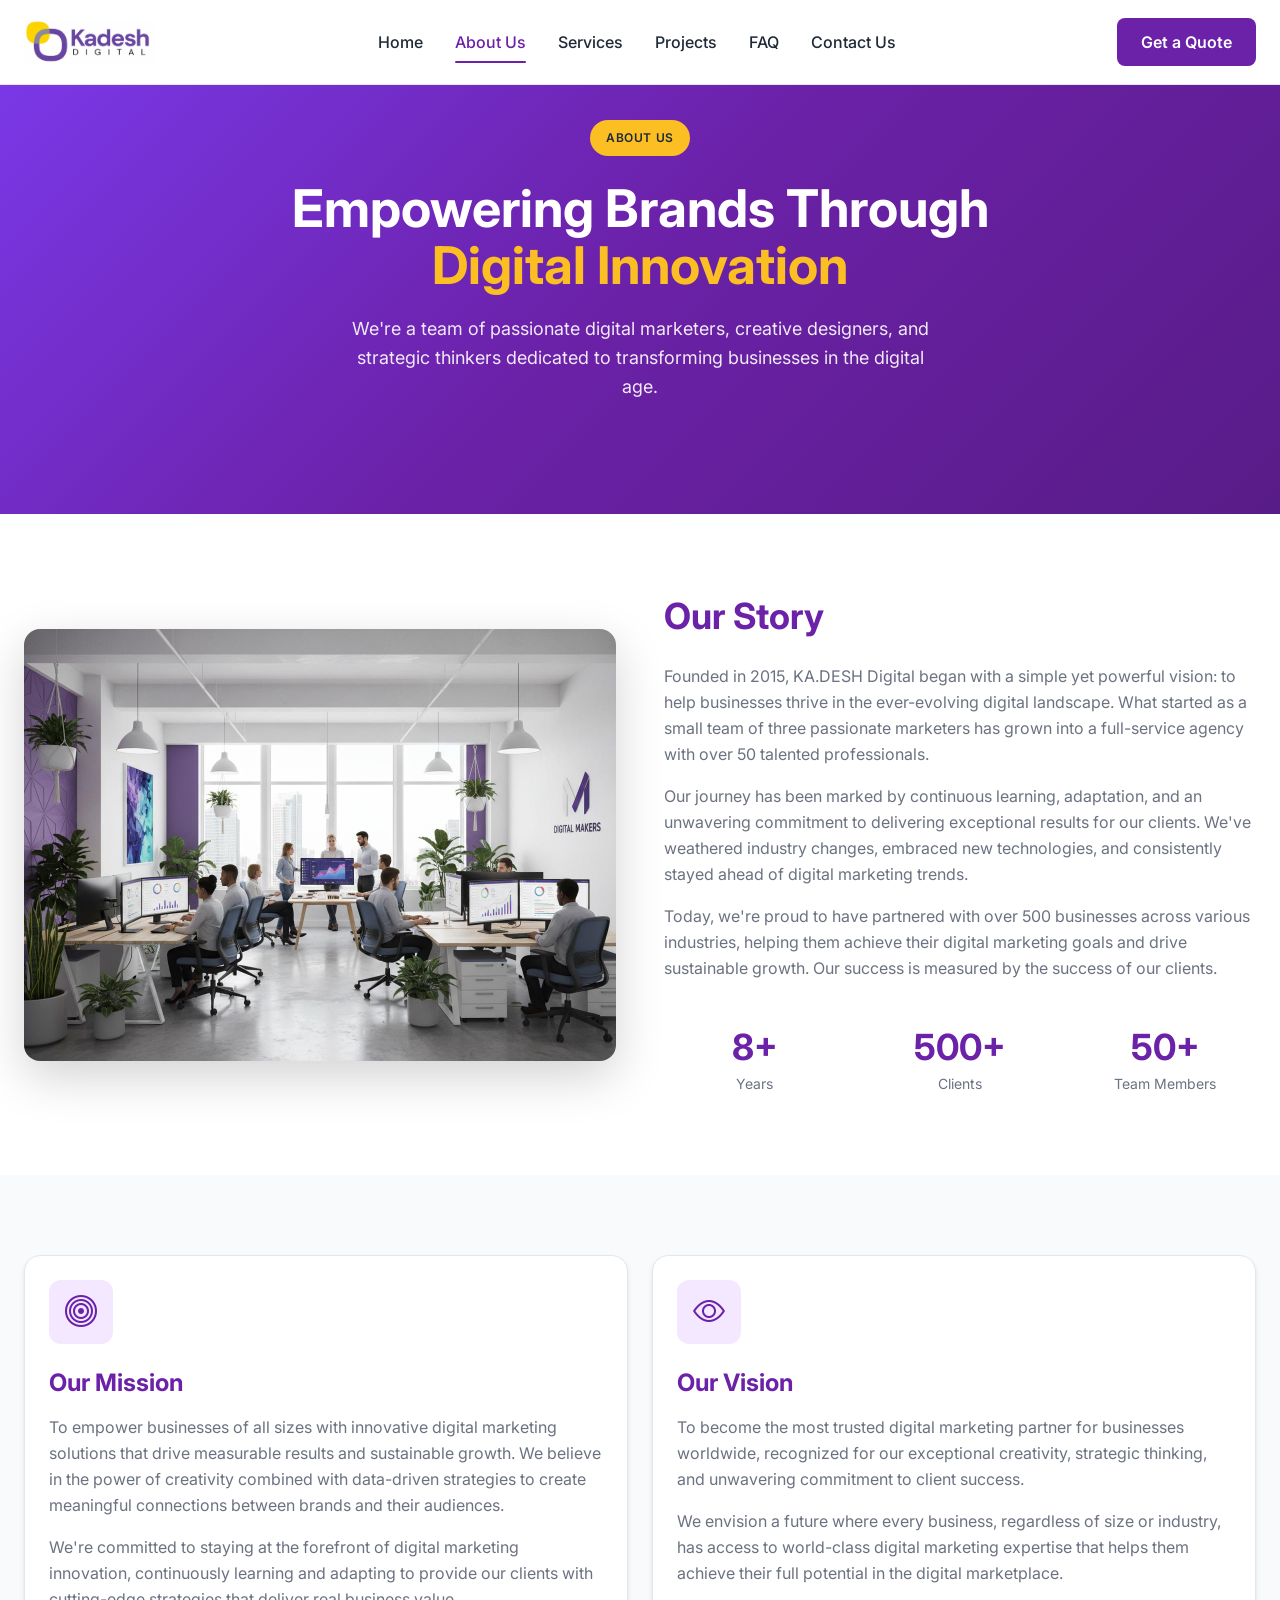
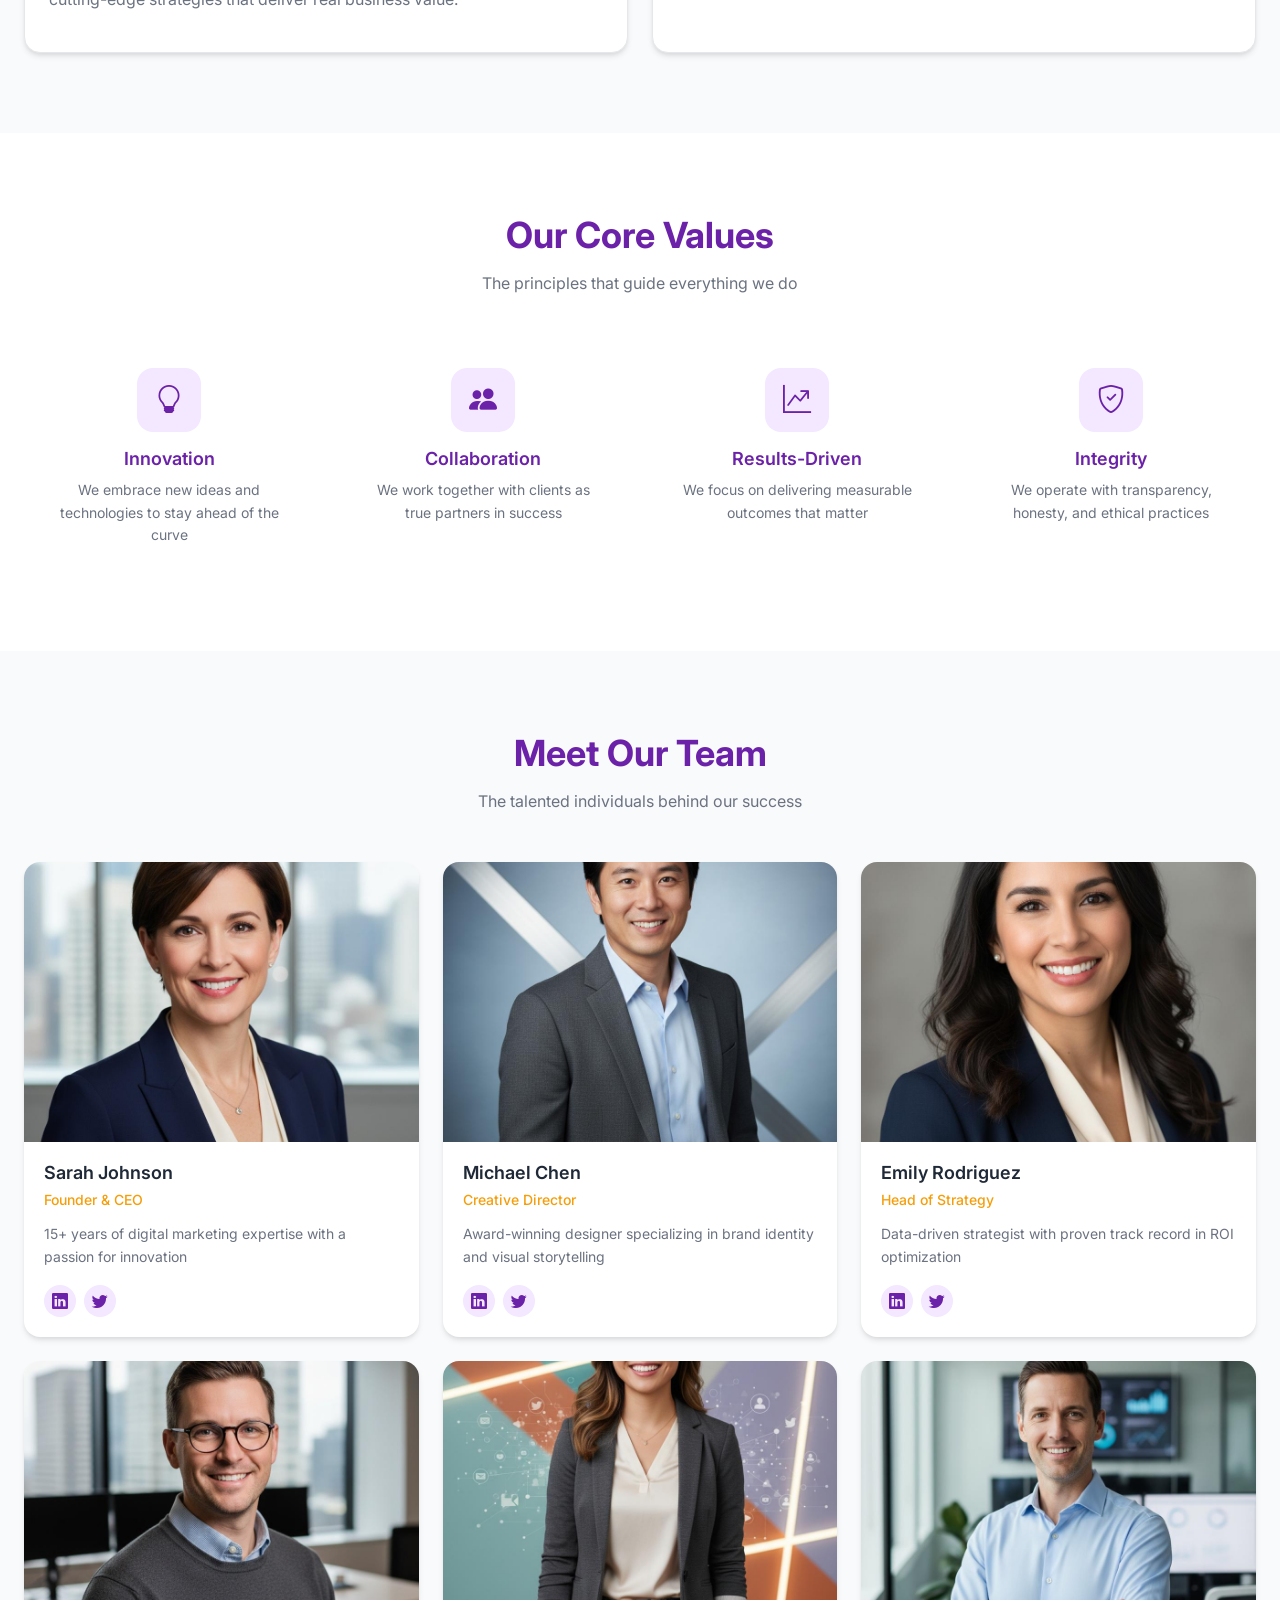
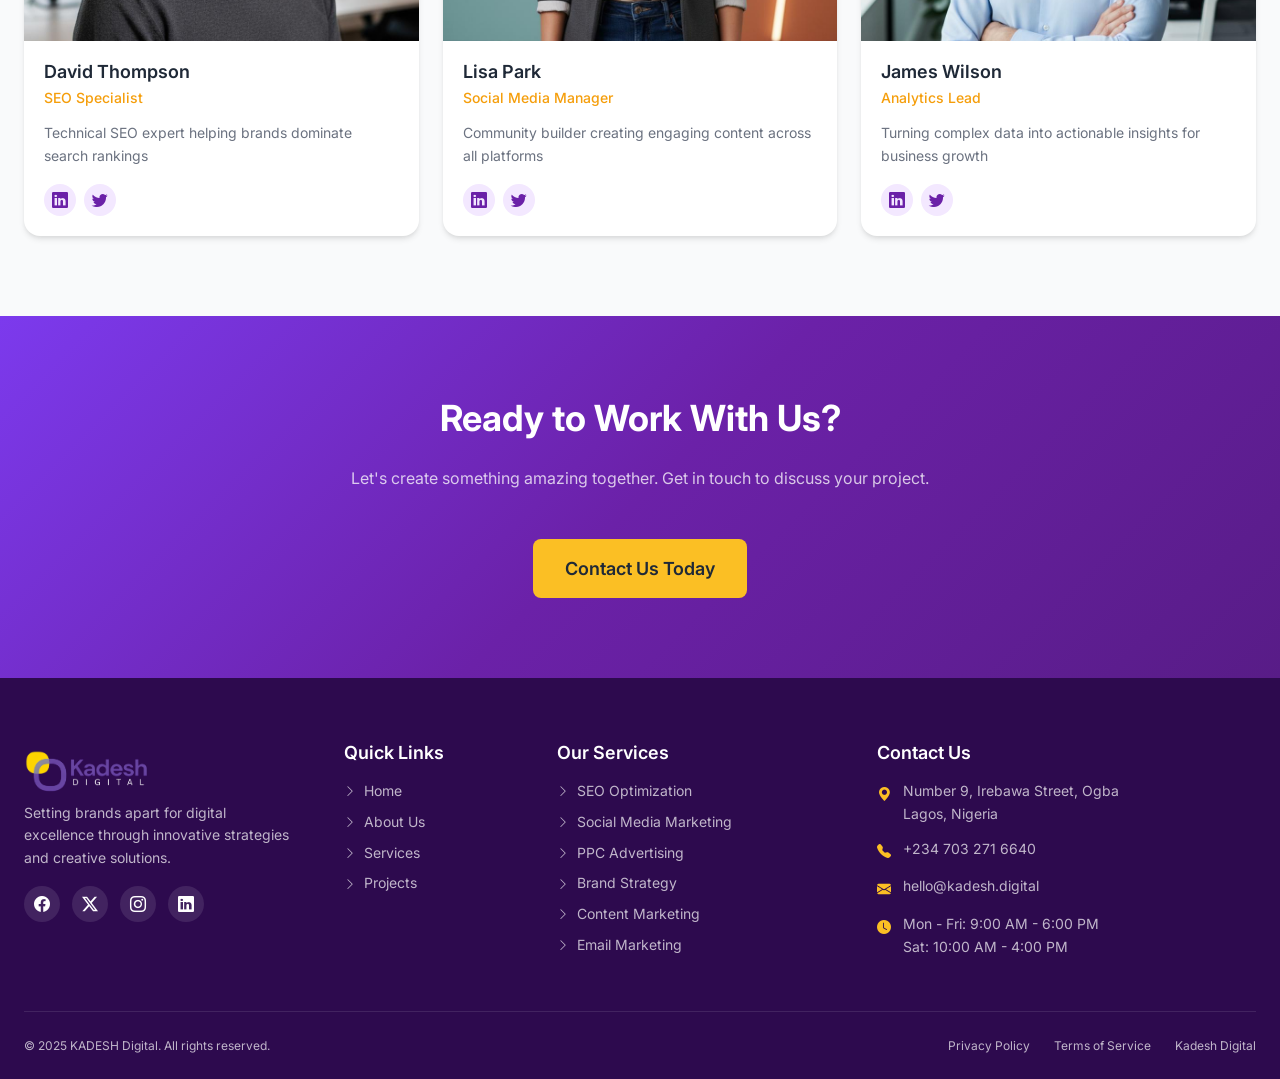
==== about.html @ 802e3af4 "New Project" ====
<!DOCTYPE html>
<html lang="en">
<head>
  <meta charset="UTF-8">
  <meta name="viewport" content="width=device-width, initial-scale=1.0">
  <title>About Us - KA.DESH Digital</title>
  <meta name="description" content="Learn about KA.DESH Digital, our story, mission, vision, and the talented team behind our success.">
  
  <!-- Bootstrap 5 CSS -->
  <link href="https://cdn.jsdelivr.net/npm/bootstrap@5.3.2/dist/css/bootstrap.min.css" rel="stylesheet">
  <!-- Bootstrap Icons -->
  <link href="https://cdn.jsdelivr.net/npm/bootstrap-icons@1.11.1/font/bootstrap-icons.css" rel="stylesheet">
  <!-- Google Fonts - Inter -->
  <link href="https://fonts.googleapis.com/css2?family=Inter:wght@400;500;600;700&display=swap" rel="stylesheet">
  <!-- Custom CSS -->
  <link href="assets/css/style.css" rel="stylesheet">
</head>
<body>
  <!-- Header Placeholder -->
  <div id="header-placeholder"></div>

  <main>
    <!-- Hero Section -->
    <section class="hero-centered bg-gradient-hero">
      <div class="container-custom">
        <span class="badge-pill badge-accent mb-4">About Us</span>
        <h1 class="hero-title">Empowering Brands Through <span class="accent">Digital Innovation</span></h1>
        <p class="hero-subtitle">We're a team of passionate digital marketers, creative designers, and strategic thinkers dedicated to transforming businesses in the digital age.</p>
      </div>
    </section>

    <!-- Our Story Section -->
    <section class="section bg-white">
      <div class="container-custom">
        <div class="row align-items-center g-5">
          <div class="col-lg-6">
            <img src="assets/img/about-office.jpg" alt="Our Story" class="img-fluid rounded-4 shadow-lg">
          </div>
          <div class="col-lg-6">
            <h2 class="text-primary mb-4">Our Story</h2>
            <p>Founded in 2015, KA.DESH Digital began with a simple yet powerful vision: to help businesses thrive in the ever-evolving digital landscape. What started as a small team of three passionate marketers has grown into a full-service agency with over 50 talented professionals.</p>
            <p>Our journey has been marked by continuous learning, adaptation, and an unwavering commitment to delivering exceptional results for our clients. We've weathered industry changes, embraced new technologies, and consistently stayed ahead of digital marketing trends.</p>
            <p>Today, we're proud to have partnered with over 500 businesses across various industries, helping them achieve their digital marketing goals and drive sustainable growth. Our success is measured by the success of our clients.</p>
            <div class="row g-4 mt-4">
              <div class="col-4 text-center">
                <div class="stat-item">
                  <div class="stat-number">8+</div>
                  <div class="stat-label">Years</div>
                </div>
              </div>
              <div class="col-4 text-center">
                <div class="stat-item">
                  <div class="stat-number">500+</div>
                  <div class="stat-label">Clients</div>
                </div>
              </div>
              <div class="col-4 text-center">
                <div class="stat-item">
                  <div class="stat-number">50+</div>
                  <div class="stat-label">Team Members</div>
                </div>
              </div>
            </div>
          </div>
        </div>
      </div>
    </section>

    <!-- Mission & Vision Section -->
    <section class="section bg-light">
      <div class="container-custom">
        <div class="row g-4">
          <div class="col-md-6">
            <div class="card-custom h-100">
              <div class="icon-wrapper mb-4" style="width: 64px; height: 64px; background-color: var(--color-primary-lighter); border-radius: var(--radius-lg); display: flex; align-items: center; justify-content: center;">
                <i class="bi bi-bullseye text-primary fs-2"></i>
              </div>
              <h3 class="text-primary mb-3">Our Mission</h3>
              <p>To empower businesses of all sizes with innovative digital marketing solutions that drive measurable results and sustainable growth. We believe in the power of creativity combined with data-driven strategies to create meaningful connections between brands and their audiences.</p>
              <p>We're committed to staying at the forefront of digital marketing innovation, continuously learning and adapting to provide our clients with cutting-edge strategies that deliver real business value.</p>
            </div>
          </div>
          <div class="col-md-6">
            <div class="card-custom h-100">
              <div class="icon-wrapper mb-4" style="width: 64px; height: 64px; background-color: var(--color-primary-lighter); border-radius: var(--radius-lg); display: flex; align-items: center; justify-content: center;">
                <i class="bi bi-eye text-primary fs-2"></i>
              </div>
              <h3 class="text-primary mb-3">Our Vision</h3>
              <p>To become the most trusted digital marketing partner for businesses worldwide, recognized for our exceptional creativity, strategic thinking, and unwavering commitment to client success.</p>
              <p>We envision a future where every business, regardless of size or industry, has access to world-class digital marketing expertise that helps them achieve their full potential in the digital marketplace.</p>
            </div>
          </div>
        </div>
      </div>
    </section>

    <!-- Core Values Section -->
    <section class="section bg-white">
      <div class="container-custom">
        <div class="section-header">
          <h2>Our Core Values</h2>
          <p>The principles that guide everything we do</p>
        </div>
        <div class="row g-4">
          <div class="col-md-6 col-lg-3">
            <div class="icon-box">
              <div class="icon-wrapper">
                <i class="bi bi-lightbulb"></i>
              </div>
              <h4>Innovation</h4>
              <p>We embrace new ideas and technologies to stay ahead of the curve</p>
            </div>
          </div>
          <div class="col-md-6 col-lg-3">
            <div class="icon-box">
              <div class="icon-wrapper">
                <i class="bi bi-people-fill"></i>
              </div>
              <h4>Collaboration</h4>
              <p>We work together with clients as true partners in success</p>
            </div>
          </div>
          <div class="col-md-6 col-lg-3">
            <div class="icon-box">
              <div class="icon-wrapper">
                <i class="bi bi-graph-up-arrow"></i>
              </div>
              <h4>Results-Driven</h4>
              <p>We focus on delivering measurable outcomes that matter</p>
            </div>
          </div>
          <div class="col-md-6 col-lg-3">
            <div class="icon-box">
              <div class="icon-wrapper">
                <i class="bi bi-shield-check"></i>
              </div>
              <h4>Integrity</h4>
              <p>We operate with transparency, honesty, and ethical practices</p>
            </div>
          </div>
        </div>
      </div>
    </section>

    <!-- Team Section -->
    <section class="section bg-light">
      <div class="container-custom">
        <div class="section-header">
          <h2>Meet Our Team</h2>
          <p>The talented individuals behind our success</p>
        </div>
        <div class="row g-4">
          <!-- Team Member 1 -->
          <div class="col-md-6 col-lg-4">
            <div class="card-team">
              <img src="assets/img/team-sarah.jpg" alt="Sarah Johnson" class="team-image">
              <div class="team-content">
                <h4>Sarah Johnson</h4>
                <div class="team-role">Founder & CEO</div>
                <p>15+ years of digital marketing expertise with a passion for innovation</p>
                <div class="team-social">
                  <a href="#" aria-label="LinkedIn"><i class="bi bi-linkedin"></i></a>
                  <a href="#" aria-label="Twitter"><i class="bi bi-twitter"></i></a>
                </div>
              </div>
            </div>
          </div>
          <!-- Team Member 2 -->
          <div class="col-md-6 col-lg-4">
            <div class="card-team">
              <img src="assets/img/team-michael.jpg" alt="Michael Chen" class="team-image">
              <div class="team-content">
                <h4>Michael Chen</h4>
                <div class="team-role">Creative Director</div>
                <p>Award-winning designer specializing in brand identity and visual storytelling</p>
                <div class="team-social">
                  <a href="#" aria-label="LinkedIn"><i class="bi bi-linkedin"></i></a>
                  <a href="#" aria-label="Twitter"><i class="bi bi-twitter"></i></a>
                </div>
              </div>
            </div>
          </div>
          <!-- Team Member 3 -->
          <div class="col-md-6 col-lg-4">
            <div class="card-team">
              <img src="assets/img/team-emily.jpg" alt="Emily Rodriguez" class="team-image">
              <div class="team-content">
                <h4>Emily Rodriguez</h4>
                <div class="team-role">Head of Strategy</div>
                <p>Data-driven strategist with proven track record in ROI optimization</p>
                <div class="team-social">
                  <a href="#" aria-label="LinkedIn"><i class="bi bi-linkedin"></i></a>
                  <a href="#" aria-label="Twitter"><i class="bi bi-twitter"></i></a>
                </div>
              </div>
            </div>
          </div>
          <!-- Team Member 4 -->
          <div class="col-md-6 col-lg-4">
            <div class="card-team">
              <img src="assets/img/team-david.jpg" alt="David Thompson" class="team-image">
              <div class="team-content">
                <h4>David Thompson</h4>
                <div class="team-role">SEO Specialist</div>
                <p>Technical SEO expert helping brands dominate search rankings</p>
                <div class="team-social">
                  <a href="#" aria-label="LinkedIn"><i class="bi bi-linkedin"></i></a>
                  <a href="#" aria-label="Twitter"><i class="bi bi-twitter"></i></a>
                </div>
              </div>
            </div>
          </div>
          <!-- Team Member 5 -->
          <div class="col-md-6 col-lg-4">
            <div class="card-team">
              <img src="assets/img/team-lisa.jpg" alt="Lisa Park" class="team-image">
              <div class="team-content">
                <h4>Lisa Park</h4>
                <div class="team-role">Social Media Manager</div>
                <p>Community builder creating engaging content across all platforms</p>
                <div class="team-social">
                  <a href="#" aria-label="LinkedIn"><i class="bi bi-linkedin"></i></a>
                  <a href="#" aria-label="Twitter"><i class="bi bi-twitter"></i></a>
                </div>
              </div>
            </div>
          </div>
          <!-- Team Member 6 -->
          <div class="col-md-6 col-lg-4">
            <div class="card-team">
              <img src="assets/img/team-james.jpg" alt="James Wilson" class="team-image">
              <div class="team-content">
                <h4>James Wilson</h4>
                <div class="team-role">Analytics Lead</div>
                <p>Turning complex data into actionable insights for business growth</p>
                <div class="team-social">
                  <a href="#" aria-label="LinkedIn"><i class="bi bi-linkedin"></i></a>
                  <a href="#" aria-label="Twitter"><i class="bi bi-twitter"></i></a>
                </div>
              </div>
            </div>
          </div>
        </div>
      </div>
    </section>

    <!-- CTA Section -->
    <section class="section bg-gradient-hero">
      <div class="container-custom text-center">
        <h2 class="text-white mb-4">Ready to Work With Us?</h2>
        <p class="text-white opacity-75 mb-5 mx-auto" style="max-width: 600px;">Let's create something amazing together. Get in touch to discuss your project.</p>
        <a href="contact.html" class="btn btn-accent btn-lg">Contact Us Today</a>
      </div>
    </section>
  </main>

  <!-- Footer Placeholder -->
  <div id="footer-placeholder"></div>

  <!-- Bootstrap 5 JS Bundle -->
  <script src="https://cdn.jsdelivr.net/npm/bootstrap@5.3.2/dist/js/bootstrap.bundle.min.js"></script>
  <!-- Custom JS -->
  <script src="assets/js/main.js"></script>
</body>
</html>
---- assets/css/style.css ----
/**
 * KA.DESH Digital - Main Stylesheet
 * Digital Marketing Agency Website
 * Built with Bootstrap 5 + Custom CSS
 */

/* ========================================
   CSS VARIABLES / DESIGN TOKENS
   ======================================== */
:root {
  /* Primary Colors */
  --color-primary: #6b21a8;
  --color-primary-dark: #581c87;
  --color-primary-light: #a855f7;
  --color-primary-lighter: #f3e8ff;

  /* Accent Colors */
  --color-accent: #fbbf24;
  --color-accent-hover: #f59e0b;
  --color-accent-light: #fef3c7;

  /* Neutral Colors */
  --color-white: #ffffff;
  --color-bg-light: #f9fafb;
  --color-bg-purple: #7c3aed;

  /* Text Colors */
  --color-text-primary: #1f2937;
  --color-text-secondary: #6b7280;
  --color-text-light: #9ca3af;
  --color-text-white: #ffffff;

  /* Border & Shadow */
  --color-border: #e5e7eb;
  --shadow-sm: 0 1px 2px 0 rgba(0, 0, 0, 0.05);
  --shadow-md:
    0 4px 6px -1px rgba(0, 0, 0, 0.1), 0 2px 4px -1px rgba(0, 0, 0, 0.06);
  --shadow-lg:
    0 10px 15px -3px rgba(0, 0, 0, 0.1), 0 4px 6px -2px rgba(0, 0, 0, 0.05);
  --shadow-xl:
    0 20px 25px -5px rgba(0, 0, 0, 0.1), 0 10px 10px -5px rgba(0, 0, 0, 0.04);
  --shadow-purple: 0 10px 25px -5px rgba(107, 33, 168, 0.3);

  /* Border Radius */
  --radius-sm: 6px;
  --radius-md: 8px;
  --radius-lg: 12px;
  --radius-xl: 16px;
  --radius-2xl: 20px;
  --radius-full: 9999px;

  /* Spacing Scale (8px base) */
  --space-1: 4px;
  --space-2: 8px;
  --space-3: 12px;
  --space-4: 16px;
  --space-5: 20px;
  --space-6: 24px;
  --space-8: 32px;
  --space-10: 40px;
  --space-12: 48px;
  --space-16: 64px;
  --space-20: 80px;
  --space-24: 96px;

  /* Typography */
  --font-family:
    "Inter", -apple-system, BlinkMacSystemFont, "Segoe UI", Roboto, sans-serif;
  --font-size-xs: 12px;
  --font-size-sm: 14px;
  --font-size-base: 16px;
  --font-size-lg: 18px;
  --font-size-xl: 20px;
  --font-size-2xl: 24px;
  --font-size-3xl: 30px;
  --font-size-4xl: 36px;
  --font-size-5xl: 48px;

  /* Font Weights */
  --font-normal: 400;
  --font-medium: 500;
  --font-semibold: 600;
  --font-bold: 700;

  /* Line Heights */
  --leading-tight: 1.25;
  --leading-normal: 1.5;
  --leading-relaxed: 1.625;

  /* Transitions */
  --transition-fast: 150ms ease;
  --transition-base: 300ms ease;
  --transition-slow: 500ms ease;

  /* Container */
  --container-max: 1280px;
  --container-padding: 24px;
}

/* ========================================
   BASE STYLES
   ======================================== */
*,
*::before,
*::after {
  box-sizing: border-box;
}

html {
  scroll-behavior: smooth;
}

body {
  font-family: var(--font-family);
  font-size: var(--font-size-base);
  line-height: var(--leading-relaxed);
  color: var(--color-text-primary);
  background-color: var(--color-white);
  -webkit-font-smoothing: antialiased;
  -moz-osx-font-smoothing: grayscale;
}

h1,
h2,
h3,
h4,
h5,
h6 {
  font-weight: var(--font-bold);
  line-height: var(--leading-tight);
  color: var(--color-text-primary);
  margin-bottom: var(--space-4);
}

h1 {
  font-size: var(--font-size-5xl);
}
h2 {
  font-size: var(--font-size-4xl);
}
h3 {
  font-size: var(--font-size-2xl);
}
h4 {
  font-size: var(--font-size-xl);
}
h5 {
  font-size: var(--font-size-lg);
}
h6 {
  font-size: var(--font-size-base);
}

p {
  margin-bottom: var(--space-4);
  color: var(--color-text-secondary);
}

a {
  color: var(--color-primary);
  text-decoration: none;
  transition: color var(--transition-fast);
}

a:hover {
  color: var(--color-primary-dark);
}

img {
  max-width: 100%;
  height: auto;
}

/* ========================================
   UTILITY CLASSES
   ======================================== */

/* Text Colors */
.text-primary {
  color: var(--color-primary) !important;
}
.text-primary-dark {
  color: var(--color-primary-dark) !important;
}
.text-accent {
  color: var(--color-accent) !important;
}
.text-white {
  color: var(--color-white) !important;
}
.text-secondary {
  color: var(--color-text-secondary) !important;
}
.text-light {
  color: var(--color-text-light) !important;
}

/* Background Colors */
.bg-primary {
  background-color: var(--color-primary) !important;
}
.bg-primary-dark {
  background-color: var(--color-primary-dark) !important;
}
.bg-accent {
  background-color: var(--color-accent) !important;
}
.bg-light {
  background-color: var(--color-bg-light) !important;
}
.bg-white {
  background-color: var(--color-white) !important;
}

/* Gradient Backgrounds */
.bg-gradient-purple {
  background: linear-gradient(
    135deg,
    var(--color-bg-purple) 0%,
    var(--color-primary) 100%
  );
}

.bg-gradient-hero {
  background: linear-gradient(135deg, #7c3aed 0%, #6b21a8 50%, #581c87 100%);
}

/* Section Spacing */
.section {
  padding: var(--space-20) 0;
}

.section-lg {
  padding: var(--space-24) 0;
}

.section-sm {
  padding: var(--space-12) 0;
}

/* Container */
.container-custom {
  max-width: var(--container-max);
  margin: 0 auto;
  padding: 0 var(--container-padding);
}

/* ========================================
   BUTTONS
   ======================================== */
.btn {
  display: inline-flex;
  align-items: center;
  justify-content: center;
  gap: var(--space-2);
  padding: 12px 24px;
  font-size: var(--font-size-base);
  font-weight: var(--font-semibold);
  line-height: 1.5;
  border-radius: var(--radius-md);
  border: none;
  cursor: pointer;
  transition: all var(--transition-base);
  text-decoration: none;
}

.btn:hover {
  transform: translateY(-2px);
}

.btn-primary {
  background-color: var(--color-primary);
  color: var(--color-white);
}

.btn-primary:hover {
  background-color: var(--color-primary-dark);
  color: var(--color-white);
  box-shadow: var(--shadow-purple);
}

.btn-accent {
  background-color: var(--color-accent);
  color: var(--color-text-primary);
}

.btn-accent:hover {
  background-color: var(--color-accent-hover);
  color: var(--color-text-primary);
}

.btn-outline {
  background-color: transparent;
  border: 2px solid var(--color-primary);
  color: var(--color-primary);
}

.btn-outline:hover {
  background-color: var(--color-primary);
  color: var(--color-white);
}

.btn-outline-white {
  background-color: transparent;
  border: 2px solid var(--color-white);
  color: var(--color-white);
}

.btn-outline-white:hover {
  background-color: var(--color-white);
  color: var(--color-primary);
}

.btn-white {
  background-color: var(--color-white);
  color: var(--color-primary);
}

.btn-white:hover {
  background-color: var(--color-bg-light);
  color: var(--color-primary);
}

.btn-sm {
  padding: 8px 16px;
  font-size: var(--font-size-sm);
}

.btn-lg {
  padding: 16px 32px;
  font-size: var(--font-size-lg);
}

/* ========================================
   BADGES
   ======================================== */
.badge-pill {
  display: inline-flex;
  align-items: center;
  padding: var(--space-2) var(--space-4);
  font-size: var(--font-size-xs);
  font-weight: var(--font-semibold);
  border-radius: var(--radius-full);
  text-transform: uppercase;
  letter-spacing: 0.05em;
}

.badge-accent {
  background-color: var(--color-accent);
  color: var(--color-text-primary);
}

.badge-primary {
  background-color: var(--color-primary-lighter);
  color: var(--color-primary);
}

.badge-white {
  background-color: rgba(255, 255, 255, 0.2);
  color: var(--color-white);
}

/* Tag/Badge for cards */
.tag {
  display: inline-block;
  padding: 4px 12px;
  font-size: var(--font-size-xs);
  font-weight: var(--font-medium);
  background-color: var(--color-primary-lighter);
  color: var(--color-primary);
  border-radius: var(--radius-full);
  margin-right: var(--space-2);
  margin-bottom: var(--space-2);
}

/* ========================================
   CARDS
   ======================================== */
.card-custom {
  background-color: var(--color-white);
  border-radius: var(--radius-xl);
  padding: var(--space-6);
  border: 1px solid var(--color-border);
  box-shadow: var(--shadow-md);
  transition: all var(--transition-base);
  height: 100%;
}

.card-custom:hover {
  transform: translateY(-4px);
  box-shadow: var(--shadow-xl);
}

.card-service {
  background-color: var(--color-white);
  border-radius: var(--radius-xl);
  padding: var(--space-6);
  border: 1px solid var(--color-border);
  box-shadow: var(--shadow-sm);
  transition: all var(--transition-base);
  height: 100%;
}

.card-service:hover {
  transform: translateY(-4px);
  box-shadow: var(--shadow-lg);
  border-color: var(--color-primary-lighter);
}

.card-service .icon-wrapper {
  width: 56px;
  height: 56px;
  background-color: var(--color-primary-lighter);
  border-radius: var(--radius-lg);
  display: flex;
  align-items: center;
  justify-content: center;
  margin-bottom: var(--space-4);
}

.card-service .icon-wrapper i {
  font-size: 24px;
  color: var(--color-primary);
}

.card-service h4 {
  font-size: var(--font-size-lg);
  font-weight: var(--font-semibold);
  color: var(--color-primary);
  margin-bottom: var(--space-2);
}

.card-service p {
  font-size: var(--font-size-sm);
  color: var(--color-text-secondary);
  margin-bottom: 0;
}

/* Project Card */
.card-project {
  background-color: var(--color-white);
  border-radius: var(--radius-xl);
  overflow: hidden;
  box-shadow: var(--shadow-md);
  transition: all var(--transition-base);
  height: 100%;
}

.card-project:hover {
  transform: translateY(-4px);
  box-shadow: var(--shadow-xl);
}

.card-project .project-image {
  width: 100%;
  height: 220px;
  object-fit: cover;
}

.card-project .project-content {
  padding: var(--space-5);
}

.card-project .project-category {
  font-size: var(--font-size-xs);
  font-weight: var(--font-semibold);
  color: var(--color-accent-hover);
  text-transform: uppercase;
  letter-spacing: 0.05em;
  margin-bottom: var(--space-2);
}

.card-project h4 {
  font-size: var(--font-size-lg);
  font-weight: var(--font-semibold);
  color: var(--color-text-primary);
  margin-bottom: var(--space-2);
}

.card-project p {
  font-size: var(--font-size-sm);
  color: var(--color-text-secondary);
  margin-bottom: var(--space-4);
}

.card-project .project-tags {
  margin-bottom: var(--space-4);
}

.card-project .project-link {
  font-size: var(--font-size-sm);
  font-weight: var(--semibold);
  color: var(--color-primary);
  display: inline-flex;
  align-items: center;
  gap: var(--space-2);
}

.card-project .project-link:hover {
  color: var(--color-primary-dark);
}

/* Team Card */
.card-team {
  background-color: var(--color-white);
  border-radius: var(--radius-xl);
  overflow: hidden;
  box-shadow: var(--shadow-md);
  transition: all var(--transition-base);
  height: 100%;
}

.card-team:hover {
  transform: translateY(-4px);
  box-shadow: var(--shadow-xl);
}

.card-team .team-image {
  width: 100%;
  height: 280px;
  object-fit: cover;
}

.card-team .team-content {
  padding: var(--space-5);
}

.card-team h4 {
  font-size: var(--font-size-lg);
  font-weight: var(--font-semibold);
  color: var(--color-text-primary);
  margin-bottom: var(--space-1);
}

.card-team .team-role {
  font-size: var(--font-size-sm);
  font-weight: var(--font-medium);
  color: var(--color-accent-hover);
  margin-bottom: var(--space-3);
}

.card-team p {
  font-size: var(--font-size-sm);
  color: var(--color-text-secondary);
  margin-bottom: var(--space-4);
}

.card-team .team-social {
  display: flex;
  gap: var(--space-2);
}

.card-team .team-social a {
  width: 32px;
  height: 32px;
  border-radius: var(--radius-full);
  background-color: var(--color-primary-lighter);
  display: flex;
  align-items: center;
  justify-content: center;
  color: var(--color-primary);
  transition: all var(--transition-fast);
}

.card-team .team-social a:hover {
  background-color: var(--color-primary);
  color: var(--color-white);
}

/* ========================================
   ICON BOXES
   ======================================== */
.icon-box {
  text-align: center;
  padding: var(--space-6);
}

.icon-box .icon-wrapper {
  width: 64px;
  height: 64px;
  background-color: var(--color-primary-lighter);
  border-radius: var(--radius-xl);
  display: flex;
  align-items: center;
  justify-content: center;
  margin: 0 auto var(--space-4);
}

.icon-box .icon-wrapper i {
  font-size: 28px;
  color: var(--color-primary);
}

.icon-box h4 {
  font-size: var(--font-size-lg);
  font-weight: var(--font-semibold);
  color: var(--color-primary);
  margin-bottom: var(--space-2);
}

.icon-box p {
  font-size: var(--font-size-sm);
  color: var(--color-text-secondary);
  margin-bottom: 0;
}

/* ========================================
   STATS
   ======================================== */
.stat-item {
  text-align: center;
}

.stat-item .stat-number {
  font-size: var(--font-size-4xl);
  font-weight: var(--font-bold);
  color: var(--color-primary);
  line-height: 1;
  margin-bottom: var(--space-2);
}

.stat-item .stat-label {
  font-size: var(--font-size-sm);
  color: var(--color-text-secondary);
}

.stat-item-white .stat-number {
  color: var(--color-white);
}

.stat-item-white .stat-label {
  color: rgba(255, 255, 255, 0.8);
}

/* ========================================
   ACCORDION
   ======================================== */
.accordion-custom .accordion-item {
  background-color: var(--color-white);
  border: 1px solid var(--color-border);
  border-radius: var(--radius-lg);
  margin-bottom: var(--space-3);
  overflow: hidden;
}

.accordion-custom .accordion-button {
  padding: var(--space-4) var(--space-5);
  font-size: var(--font-size-base);
  font-weight: var(--font-medium);
  color: var(--color-text-primary);
  background-color: var(--color-white);
  border: none;
  box-shadow: none;
}

.accordion-custom .accordion-button:not(.collapsed) {
  background-color: var(--color-primary-lighter);
  color: var(--color-primary);
  box-shadow: none;
}

.accordion-custom .accordion-button:focus {
  box-shadow: none;
  border-color: var(--color-primary);
}

.accordion-custom .accordion-button::after {
  background-image: url("data:image/svg+xml,%3Csvg xmlns='http://www.w3.org/2000/svg' width='16' height='16' fill='%236B21A8' viewBox='0 0 16 16'%3E%3Cpath d='M8 4a.5.5 0 0 1 .5.5v3h3a.5.5 0 0 1 0 1h-3v3a.5.5 0 0 1-1 0v-3h-3a.5.5 0 0 1 0-1h3v-3A.5.5 0 0 1 8 4z'/%3E%3C/svg%3E");
  transition: transform var(--transition-base);
}

.accordion-custom .accordion-button:not(.collapsed)::after {
  background-image: url("data:image/svg+xml,%3Csvg xmlns='http://www.w3.org/2000/svg' width='16' height='16' fill='%236B21A8' viewBox='0 0 16 16'%3E%3Cpath d='M4 8a.5.5 0 0 1 .5-.5h7a.5.5 0 0 1 0 1h-7A.5.5 0 0 1 4 8z'/%3E%3C/svg%3E");
}

.accordion-custom .accordion-body {
  padding: var(--space-4) var(--space-5);
  color: var(--color-text-secondary);
  font-size: var(--font-size-sm);
}

/* ========================================
   FORM STYLES
   ======================================== */
.form-control-custom {
  width: 100%;
  padding: 12px 16px;
  font-size: var(--font-size-base);
  color: var(--color-text-primary);
  background-color: var(--color-white);
  border: 1px solid var(--color-border);
  border-radius: var(--radius-md);
  transition: all var(--transition-fast);
}

.form-control-custom:focus {
  outline: none;
  border-color: var(--color-primary);
  box-shadow: 0 0 0 3px rgba(107, 33, 168, 0.1);
}

.form-control-custom::placeholder {
  color: var(--color-text-light);
}

.form-label-custom {
  display: block;
  font-size: var(--font-size-sm);
  font-weight: var(--font-medium);
  color: var(--color-text-primary);
  margin-bottom: var(--space-2);
}

.form-label-custom .required {
  color: #ef4444;
}

/* ========================================
   FILTER TABS
   ======================================== */
.filter-tabs {
  display: flex;
  flex-wrap: wrap;
  justify-content: center;
  gap: var(--space-2);
  margin-bottom: var(--space-8);
}

.filter-tab {
  padding: 10px 20px;
  font-size: var(--font-size-sm);
  font-weight: var(--font-medium);
  color: var(--color-text-secondary);
  background-color: var(--color-white);
  border: 1px solid var(--color-border);
  border-radius: var(--radius-full);
  cursor: pointer;
  transition: all var(--transition-fast);
}

.filter-tab:hover {
  border-color: var(--color-primary);
  color: var(--color-primary);
}

.filter-tab.active {
  background-color: var(--color-primary);
  border-color: var(--color-primary);
  color: var(--color-white);
}

/* ========================================
   HEADER / NAVIGATION
   ======================================== */
.header {
  position: fixed;
  top: 0;
  left: 0;
  right: 0;
  z-index: 1000;
  background-color: var(--color-white);
  border-bottom: 1px solid var(--color-border);
  transition: box-shadow var(--transition-fast);
}

.header.scrolled {
  box-shadow: 0 2px 10px rgba(0, 0, 0, 0.05);
}

.header .container-custom {
  display: flex;
  align-items: center;
  justify-content: space-between;
  height: 84px;
}

.logo {
  display: flex;
  align-items: center;
  gap: 0;
}

.logo-icon {
  width: 40px;
  height: 40px;
  background-color: var(--color-primary);
  border-radius: var(--radius-md);
  display: flex;
  align-items: center;
  justify-content: center;
  color: var(--color-white);
  font-weight: var(--font-bold);
  font-size: var(--font-size-lg);
}

.logo-icon.logo-image {
  width: 132px;
  height: 132px;
  background-color: transparent;
  overflow: hidden;
}

.logo-icon img {
  width: 100%;
  height: 100%;
  object-fit: contain;
  display: block;
}

.logo-text {
  display: flex;
  flex-direction: column;
}

.logo-brand {
  font-size: var(--font-size-lg);
  font-weight: var(--font-bold);
  color: var(--color-primary);
  line-height: 1.2;
}

.logo-tagline {
  font-size: var(--font-size-xs);
  color: var(--color-text-light);
  line-height: 1.2;
}

.nav-menu {
  display: flex;
  align-items: center;
  gap: var(--space-8);
}

.nav-link {
  font-size: var(--font-size-base);
  font-weight: var(--font-medium);
  color: var(--color-text-primary);
  padding: var(--space-2) 0;
  position: relative;
  transition: color var(--transition-fast);
}

.nav-link:hover {
  color: var(--color-primary);
}

.nav-link.active {
  color: var(--color-primary);
}

.nav-link.active::after {
  content: "";
  position: absolute;
  bottom: 0;
  left: 0;
  right: 0;
  height: 2px;
  background-color: var(--color-primary);
  border-radius: var(--radius-full);
}

.mobile-menu-toggle {
  display: none;
  background: none;
  border: none;
  font-size: 24px;
  color: var(--color-primary);
  cursor: pointer;
}

/* ========================================
   FOOTER
   ======================================== */
.footer {
  background-color: #2d0a4e;
  color: var(--color-white);
  padding: var(--space-16) 0 var(--space-6);
}

.footer-logo {
  display: flex;
  align-items: center;
  gap: 0;
  margin-bottom: 0;
}

.footer-logo + p {
  margin-top: 0;
}

.footer-logo .logo-icon {
  background-color: var(--color-accent);
  color: var(--color-text-primary);
}

.footer-logo .logo-icon.logo-image {
  width: 130px;
  height: 60px;
  background-color: transparent;
}

.footer-logo .logo-brand {
  color: var(--color-white);
}

.footer-logo .logo-tagline {
  color: rgba(255, 255, 255, 0.7);
}

.footer p {
  color: rgba(255, 255, 255, 0.7);
  font-size: var(--font-size-sm);
}

.footer h5 {
  color: var(--color-white);
  font-size: var(--font-size-lg);
  font-weight: var(--font-semibold);
  margin-bottom: var(--space-4);
}

.footer-links {
  list-style: none;
  padding: 0;
  margin: 0;
}

.footer-links li {
  margin-bottom: var(--space-2);
}

.footer-links a {
  color: rgba(255, 255, 255, 0.7);
  font-size: var(--font-size-sm);
  display: flex;
  align-items: center;
  gap: var(--space-2);
  transition: all var(--transition-fast);
}

.footer-links a:hover {
  color: var(--color-white);
  padding-left: var(--space-2);
}

.footer-links a i {
  font-size: var(--font-size-xs);
}

.footer-contact p {
  display: flex;
  align-items: flex-start;
  gap: var(--space-3);
  margin-bottom: var(--space-3);
}

.footer-contact i {
  color: var(--color-accent);
  margin-top: 3px;
}

.footer-social {
  display: flex;
  gap: var(--space-3);
  margin-top: var(--space-4);
}

.footer-social a {
  width: 36px;
  height: 36px;
  border-radius: var(--radius-full);
  background-color: rgba(255, 255, 255, 0.1);
  display: flex;
  align-items: center;
  justify-content: center;
  color: var(--color-white);
  transition: all var(--transition-fast);
}

.footer-social a:hover {
  background-color: var(--color-accent);
  color: var(--color-text-primary);
}

.footer-bottom {
  border-top: 1px solid rgba(255, 255, 255, 0.1);
  margin-top: var(--space-10);
  padding-top: var(--space-6);
  display: flex;
  justify-content: space-between;
  align-items: center;
  flex-wrap: wrap;
  gap: var(--space-4);
}

.footer-bottom p {
  margin: 0;
  font-size: var(--font-size-xs);
}

.footer-bottom-links {
  display: flex;
  gap: var(--space-6);
}

.footer-bottom-links a {
  color: rgba(255, 255, 255, 0.7);
  font-size: var(--font-size-xs);
}

.footer-bottom-links a:hover {
  color: var(--color-white);
}

/* ========================================
   HERO SECTIONS
   ======================================== */
.hero-section {
  min-height: 100vh;
  display: flex;
  align-items: center;
  padding: 120px 0 48px;
  position: relative;
  overflow: hidden;
}

.hero-content {
  position: relative;
  z-index: 2;
}

.hero-title {
  font-size: 52px;
  font-weight: var(--font-bold);
  color: var(--color-white);
  line-height: 1.1;
  margin-bottom: var(--space-5);
}

.hero-title .accent {
  color: var(--color-accent);
}

.hero-subtitle {
  font-size: var(--font-size-lg);
  color: rgba(255, 255, 255, 0.9);
  margin-bottom: var(--space-8);
  max-width: 500px;
}

.hero-buttons {
  display: flex;
  gap: var(--space-4);
  margin-bottom: var(--space-10);
}

.hero-image {
  position: relative;
  z-index: 2;
  display: flex;
  align-items: center;
}

.hero-image img {
  width: 100%;
  max-height: 520px;
  object-fit: cover;
  border-radius: var(--radius-xl);
  box-shadow: var(--shadow-xl);
}

.hero-stats {
  display: flex;
  gap: var(--space-10);
}

.hero-stat {
  text-align: left;
}

.hero-stat .number {
  font-size: var(--font-size-3xl);
  font-weight: var(--font-bold);
  color: var(--color-white);
  line-height: 1;
}

.hero-stat .label {
  font-size: var(--font-size-sm);
  color: rgba(255, 255, 255, 0.7);
  margin-top: var(--space-1);
}

/* Hero Centered (for inner pages) */
.hero-centered {
  text-align: center;
  padding: 120px 0 80px;
}

.hero-centered .hero-title {
  max-width: 800px;
  margin-left: auto;
  margin-right: auto;
}

.hero-centered .hero-subtitle {
  max-width: 600px;
  margin-left: auto;
  margin-right: auto;
}

/* ========================================
   SECTION HEADERS
   ======================================== */
.section-header {
  text-align: center;
  margin-bottom: var(--space-12);
}

.section-header h2 {
  color: var(--color-primary);
  margin-bottom: var(--space-3);
}

.section-header p {
  color: var(--color-text-secondary);
  max-width: 600px;
  margin: 0 auto;
}

.section-header-white h2,
.section-header-white p {
  color: var(--color-white);
}

.section-header-white p {
  opacity: 0.9;
}

/* ========================================
   CHECKLIST
   ======================================== */
.checklist {
  list-style: none;
  padding: 0;
  margin: 0;
}

.checklist li {
  display: flex;
  align-items: flex-start;
  gap: var(--space-3);
  margin-bottom: var(--space-3);
  font-size: var(--font-size-sm);
  color: var(--color-text-secondary);
}

.checklist li i {
  color: var(--color-primary);
  font-size: var(--font-size-lg);
  flex-shrink: 0;
  margin-top: 2px;
}

/* ========================================
   PROCESS STEPS
   ======================================== */
.process-step {
  text-align: center;
  padding: var(--space-6);
}

.process-step .step-number {
  width: 64px;
  height: 64px;
  background-color: var(--color-primary-lighter);
  border-radius: var(--radius-full);
  display: flex;
  align-items: center;
  justify-content: center;
  margin: 0 auto var(--space-4);
  font-size: var(--font-size-2xl);
  font-weight: var(--font-bold);
  color: var(--color-primary);
}

.process-step h4 {
  font-size: var(--font-size-lg);
  font-weight: var(--font-semibold);
  color: var(--color-text-primary);
  margin-bottom: var(--space-2);
}

.process-step p {
  font-size: var(--font-size-sm);
  color: var(--color-text-secondary);
  margin-bottom: 0;
}

/* ========================================
   SUCCESS STORIES
   ======================================== */
.success-stories-section {
  background-color: #5b2495;
}

.success-stories-header h2 {
  font-size: clamp(34px, 3.2vw, 44px);
  font-weight: 700;
  margin-bottom: 10px;
}

.success-stories-header p {
  max-width: 640px;
  margin: 0 auto;
  font-size: clamp(16px, 1.2vw, 22px);
  line-height: 1.5;
  color: rgba(255, 255, 255, 0.9);
}

.success-carousel {
  max-width: 980px;
  margin: 38px auto 0;
}

.success-carousel .carousel-inner {
  border-radius: 20px;
}

.success-story-card {
  display: grid;
  grid-template-columns: 1fr 1fr;
  background-color: #fff;
  border-radius: 20px;
  overflow: hidden;
  box-shadow: 0 10px 24px rgba(19, 10, 31, 0.15);
  min-height: 320px;
}

.success-story-media {
  min-height: 320px;
}

.success-story-media img {
  width: 100%;
  height: 100%;
  object-fit: cover;
  display: block;
}

.success-story-content {
  padding: 34px 32px;
  display: flex;
  flex-direction: column;
  justify-content: center;
}

.success-story-label {
  color: #d28a00;
  font-size: 18px;
  font-weight: 600;
  margin-bottom: 8px;
}

.success-story-title {
  color: #51228f;
  font-size: 40px;
  line-height: 1.1;
  font-weight: 700;
  margin-bottom: 14px;
}

.success-story-content p {
  font-size: 16px;
  line-height: 1.45;
  color: #374151;
  margin-bottom: 20px;
}

.success-story-link {
  display: inline-flex;
  align-items: center;
  gap: var(--space-2);
  color: #51228f;
  font-size: 16px;
  font-weight: 700;
}

.success-story-link:hover {
  color: #3e1b6d;
}

.success-carousel-control {
  width: auto;
  opacity: 1;
}

.success-carousel-control.carousel-control-prev {
  left: -28px;
}

.success-carousel-control.carousel-control-next {
  right: -28px;
}

.success-carousel-arrow {
  width: 48px;
  height: 48px;
  border-radius: 50%;
  background-color: #fff;
  color: #51228f;
  display: inline-flex;
  align-items: center;
  justify-content: center;
  box-shadow: 0 8px 18px rgba(0, 0, 0, 0.16);
  font-size: 20px;
}

.success-carousel-indicators {
  position: static;
  margin: 18px 0 0;
  gap: 10px;
}

.success-carousel-indicators [data-bs-target] {
  width: 12px;
  height: 12px;
  border: 0;
  margin: 0;
  opacity: 1;
  border-radius: 999px;
  background-color: rgba(255, 255, 255, 0.58);
}

.success-carousel-indicators .active {
  width: 30px;
  background-color: #fbbf24;
}

/* ========================================
   CONTACT INFO CARDS
   ======================================== */
.contact-info-card {
  display: flex;
  align-items: flex-start;
  gap: var(--space-4);
  margin-bottom: var(--space-5);
}

.contact-info-card .icon {
  width: 48px;
  height: 48px;
  background-color: var(--color-primary-lighter);
  border-radius: var(--radius-lg);
  display: flex;
  align-items: center;
  justify-content: center;
  flex-shrink: 0;
}

.contact-info-card .icon i {
  font-size: 20px;
  color: var(--color-primary);
}

.contact-info-card h5 {
  font-size: var(--font-size-base);
  font-weight: var(--font-semibold);
  color: var(--color-text-primary);
  margin-bottom: var(--space-1);
}

.contact-info-card p {
  font-size: var(--font-size-sm);
  color: var(--color-text-secondary);
  margin-bottom: 0;
}

/* Social Card */
.social-card {
  background-color: var(--color-primary);
  border-radius: var(--radius-xl);
  padding: var(--space-6);
  color: var(--color-white);
  margin-bottom: var(--space-5);
}

.social-card h5 {
  color: var(--color-white);
  margin-bottom: var(--space-3);
}

.social-card p {
  color: rgba(255, 255, 255, 0.8);
  font-size: var(--font-size-sm);
  margin-bottom: var(--space-4);
}

.social-card .social-links {
  display: flex;
  gap: var(--space-3);
}

.social-card .social-links a {
  width: 40px;
  height: 40px;
  border-radius: var(--radius-full);
  background-color: rgba(255, 255, 255, 0.2);
  display: flex;
  align-items: center;
  justify-content: center;
  color: var(--color-white);
  transition: all var(--transition-fast);
}

.social-card .social-links a:hover {
  background-color: var(--color-accent);
  color: var(--color-text-primary);
}

/* CTA Card */
.cta-card {
  background-color: var(--color-accent-light);
  border-radius: var(--radius-xl);
  padding: var(--space-6);
  border: 1px solid var(--color-accent);
}

.cta-card .icon {
  width: 48px;
  height: 48px;
  background-color: var(--color-accent);
  border-radius: var(--radius-lg);
  display: flex;
  align-items: center;
  justify-content: center;
  margin-bottom: var(--space-3);
}

.cta-card .icon i {
  font-size: 24px;
  color: var(--color-text-primary);
}

.cta-card h5 {
  color: var(--color-text-primary);
  margin-bottom: var(--space-2);
}

.cta-card p {
  font-size: var(--font-size-sm);
  color: var(--color-text-secondary);
  margin-bottom: var(--space-4);
}

/* ========================================
   MAP SECTION
   ======================================== */
.map-container {
  width: 100%;
  height: 400px;
  border-radius: var(--radius-xl);
  overflow: hidden;
}

.map-container iframe {
  width: 100%;
  height: 100%;
  border: none;
}

/* ========================================
   RESPONSIVE STYLES
   ======================================== */
@media (max-width: 991px) {
  .nav-menu {
    display: none;
    position: absolute;
    top: 84px;
    left: 0;
    right: 0;
    background-color: var(--color-white);
    flex-direction: column;
    padding: var(--space-6);
    gap: var(--space-4);
    border-bottom: 1px solid var(--color-border);
    box-shadow: var(--shadow-lg);
  }

  .nav-menu.active {
    display: flex;
  }

  .nav-link.active::after {
    display: none;
  }

  .mobile-menu-toggle {
    display: block;
  }

  .hero-title {
    font-size: 40px;
  }

  .hero-stats {
    gap: var(--space-6);
  }

  .hero-image img {
    max-height: 440px;
  }

  .section {
    padding: var(--space-12) 0;
  }

  .footer-bottom {
    flex-direction: column;
    text-align: center;
  }

  .success-story-card {
    min-height: 300px;
  }

  .success-story-media {
    min-height: 300px;
  }

  .success-story-content {
    padding: 26px 24px;
  }

  .success-story-label {
    font-size: 16px;
  }

  .success-story-title {
    font-size: 30px;
  }

  .success-story-content p {
    font-size: 15px;
  }

  .success-story-link {
    font-size: 15px;
  }

  .success-carousel-control.carousel-control-prev {
    left: -14px;
  }

  .success-carousel-control.carousel-control-next {
    right: -14px;
  }
}

@media (max-width: 767px) {
  :root {
    --font-size-5xl: 36px;
    --font-size-4xl: 30px;
    --font-size-3xl: 24px;
  }

  .hero-title {
    font-size: 32px;
  }

  .hero-buttons {
    flex-direction: column;
  }

  .hero-stats {
    flex-wrap: wrap;
    gap: var(--space-5);
  }

  .hero-image img {
    max-height: 320px;
  }

  .filter-tabs {
    gap: var(--space-2);
  }

  .filter-tab {
    padding: 8px 16px;
    font-size: var(--font-size-xs);
  }

  .card-project .project-image {
    height: 180px;
  }

  .card-team .team-image {
    height: 240px;
  }

  .success-stories-header h2 {
    font-size: 30px;
  }

  .success-stories-header p {
    font-size: 16px;
  }

  .success-carousel {
    margin-top: 28px;
  }

  .success-story-card {
    grid-template-columns: 1fr;
    min-height: 0;
  }

  .success-story-media {
    min-height: 200px;
  }

  .success-story-content {
    padding: 26px 22px;
  }

  .success-story-label {
    font-size: 15px;
    margin-bottom: 8px;
  }

  .success-story-title {
    font-size: 26px;
    margin-bottom: 16px;
  }

  .success-story-content p {
    font-size: 15px;
    margin-bottom: 20px;
  }

  .success-story-link {
    font-size: 15px;
  }

  .success-carousel-arrow {
    width: 40px;
    height: 40px;
    font-size: 16px;
  }

  .success-carousel-control.carousel-control-prev {
    left: 8px;
  }

  .success-carousel-control.carousel-control-next {
    right: 8px;
  }
}

/* ========================================
   ANIMATIONS
   ======================================== */
@keyframes fadeInUp {
  from {
    opacity: 0;
    transform: translateY(20px);
  }
  to {
    opacity: 1;
    transform: translateY(0);
  }
}

@keyframes float {
  0%,
  100% {
    transform: translateY(0);
  }
  50% {
    transform: translateY(-10px);
  }
}

.animate-fadeInUp {
  animation: fadeInUp 0.6s ease forwards;
}

.animate-float {
  animation: float 3s ease-in-out infinite;
}

/* Scroll reveal */
.reveal {
  opacity: 0;
  transform: translateY(20px);
  transition: all 0.6s ease;
}

.reveal.active {
  opacity: 1;
  transform: translateY(0);
}
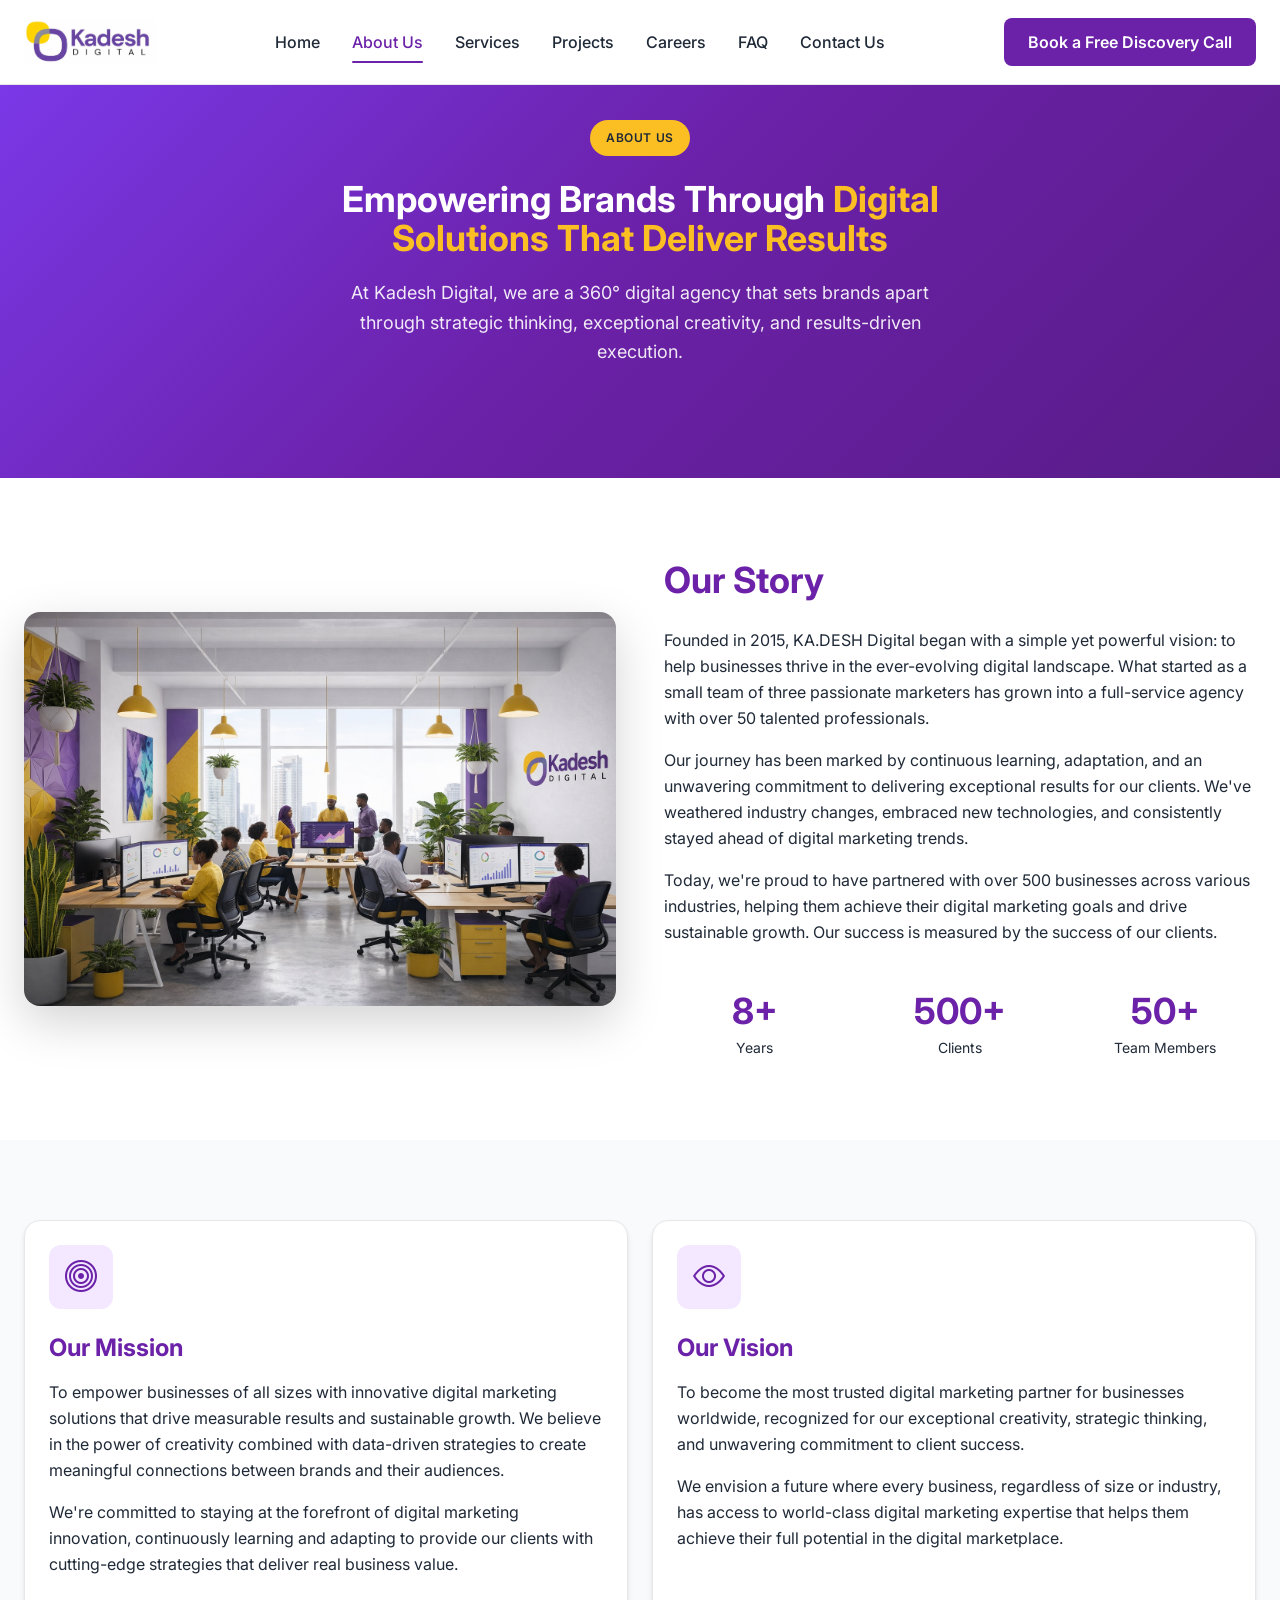
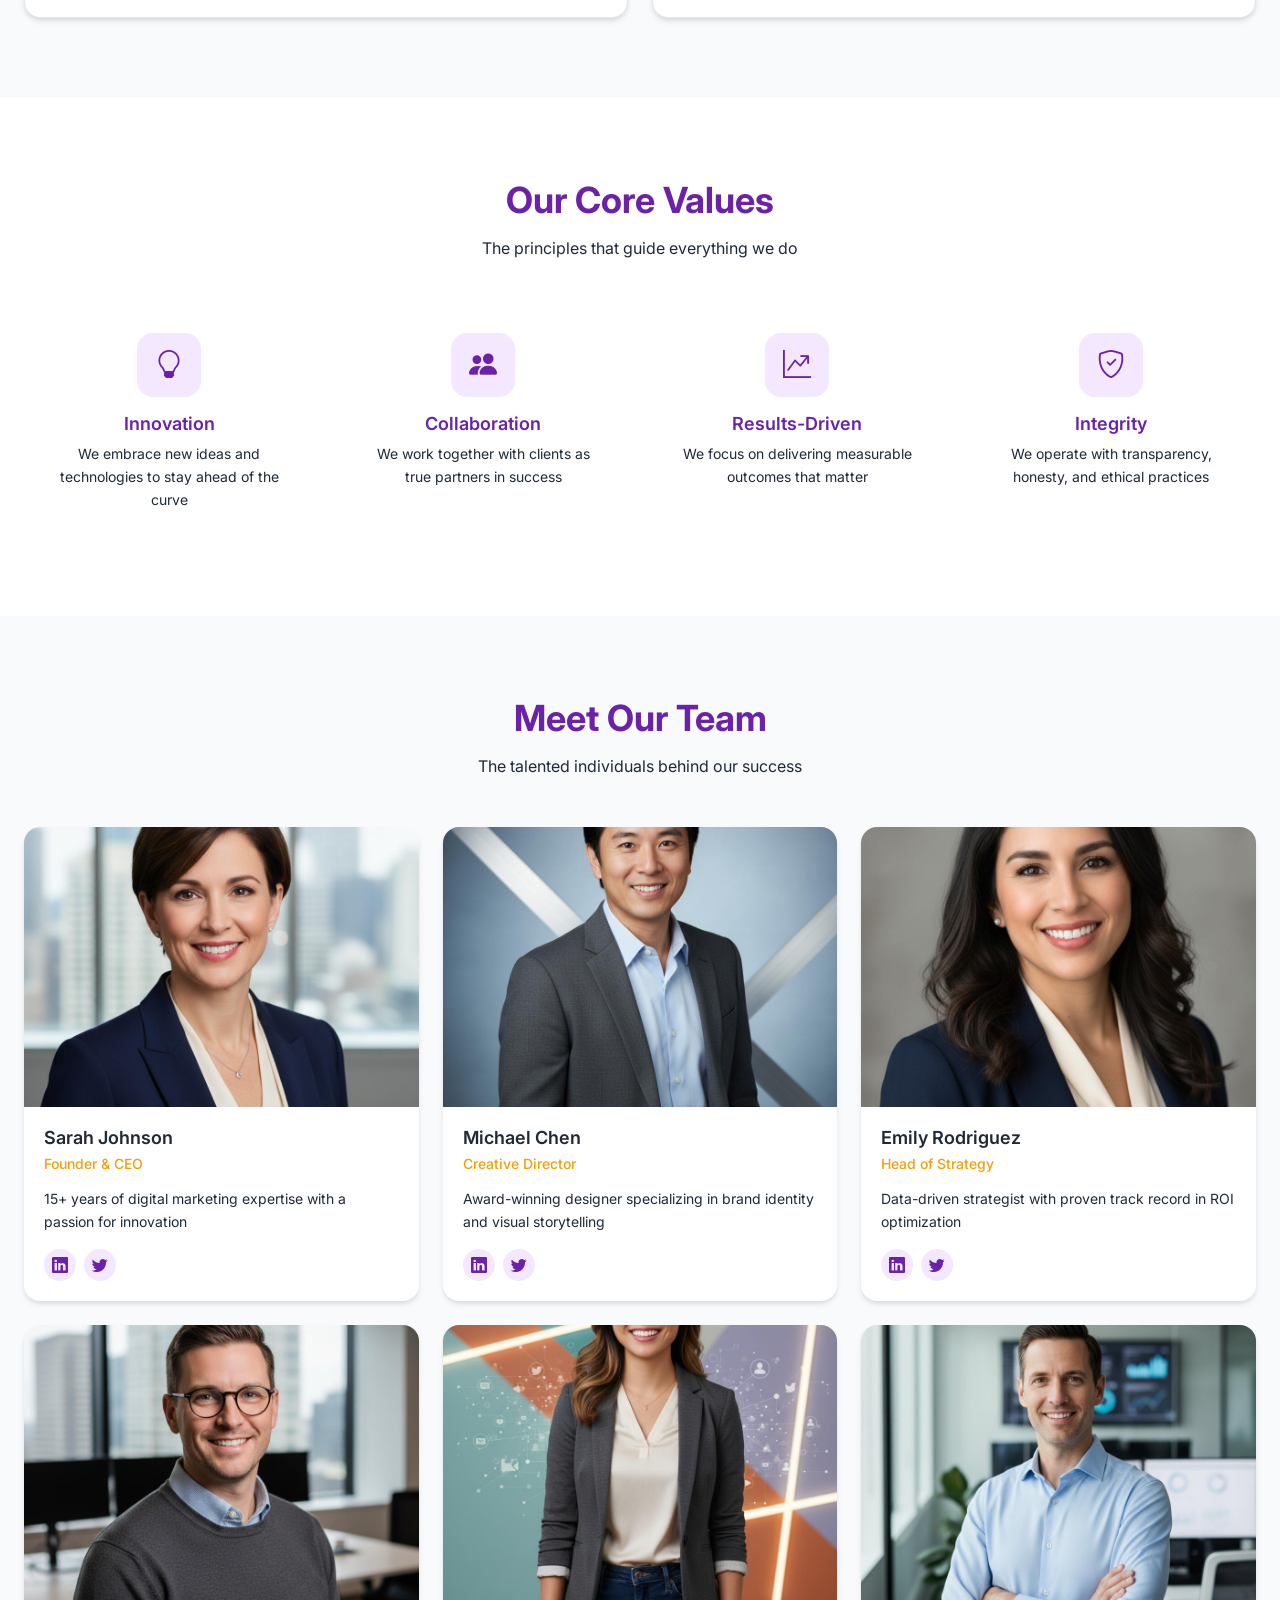
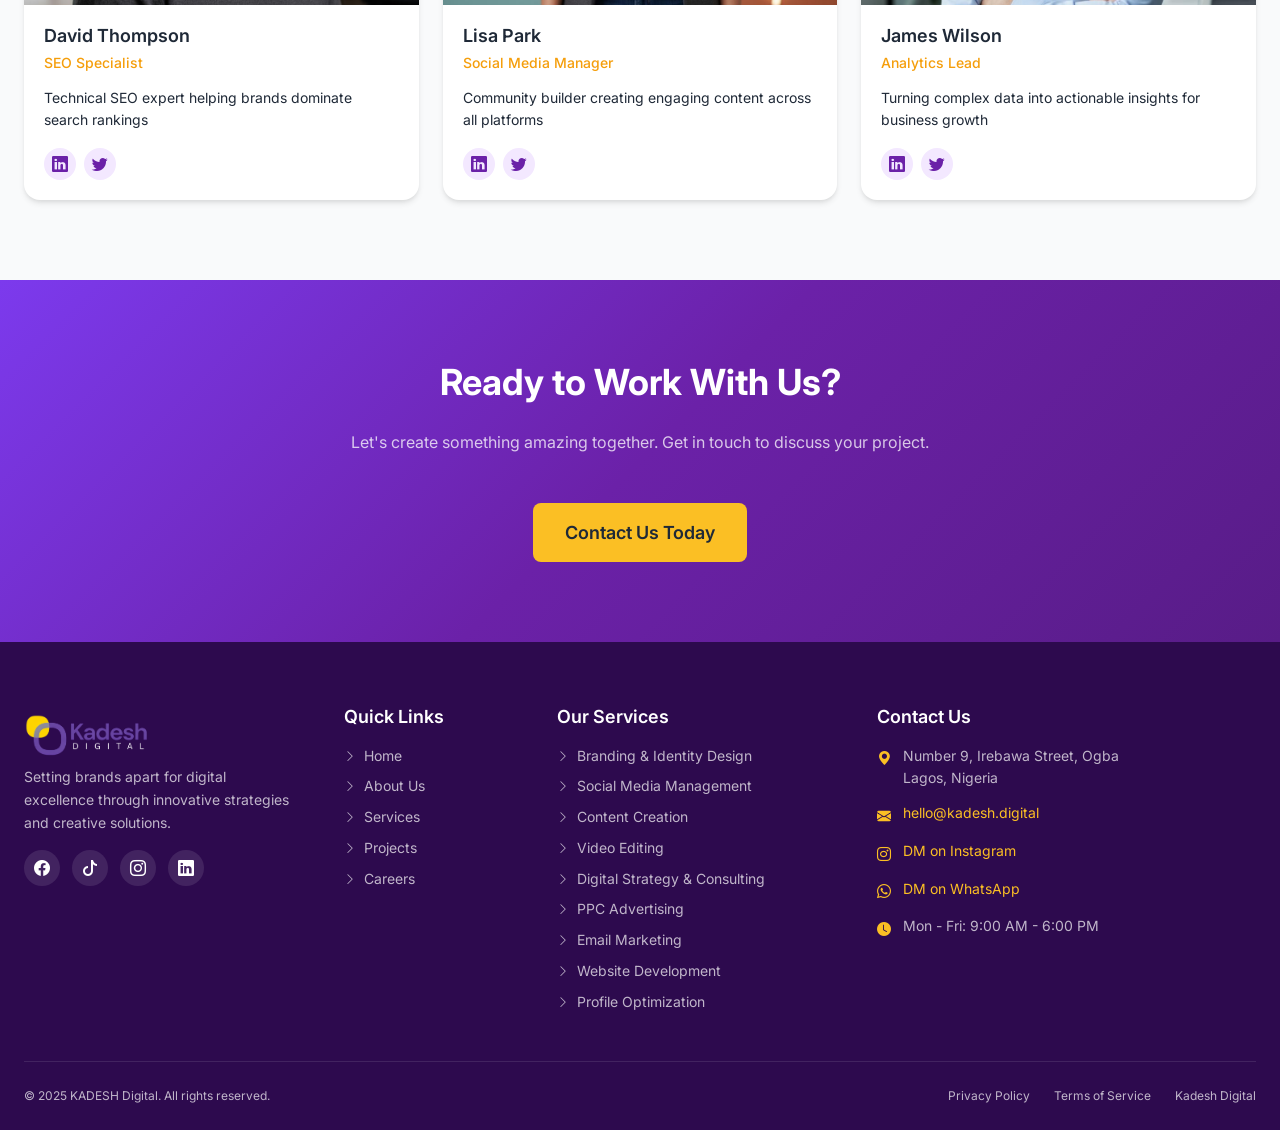
==== commit 2199c7fa: "Update about page hero and assets" ====
--- a/about.html
+++ b/about.html
@@ -1,265 +1,426 @@
-<!DOCTYPE html>
+<!doctype html>
 <html lang="en">
-<head>
-  <meta charset="UTF-8">
-  <meta name="viewport" content="width=device-width, initial-scale=1.0">
-  <title>About Us - KA.DESH Digital</title>
-  <meta name="description" content="Learn about KA.DESH Digital, our story, mission, vision, and the talented team behind our success.">
-  
-  <!-- Bootstrap 5 CSS -->
-  <link href="https://cdn.jsdelivr.net/npm/bootstrap@5.3.2/dist/css/bootstrap.min.css" rel="stylesheet">
-  <!-- Bootstrap Icons -->
-  <link href="https://cdn.jsdelivr.net/npm/bootstrap-icons@1.11.1/font/bootstrap-icons.css" rel="stylesheet">
-  <!-- Google Fonts - Inter -->
-  <link href="https://fonts.googleapis.com/css2?family=Inter:wght@400;500;600;700&display=swap" rel="stylesheet">
-  <!-- Custom CSS -->
-  <link href="assets/css/style.css" rel="stylesheet">
-</head>
-<body>
-  <!-- Header Placeholder -->
-  <div id="header-placeholder"></div>
-
-  <main>
-    <!-- Hero Section -->
-    <section class="hero-centered bg-gradient-hero">
-      <div class="container-custom">
-        <span class="badge-pill badge-accent mb-4">About Us</span>
-        <h1 class="hero-title">Empowering Brands Through <span class="accent">Digital Innovation</span></h1>
-        <p class="hero-subtitle">We're a team of passionate digital marketers, creative designers, and strategic thinkers dedicated to transforming businesses in the digital age.</p>
-      </div>
-    </section>
-
-    <!-- Our Story Section -->
-    <section class="section bg-white">
-      <div class="container-custom">
-        <div class="row align-items-center g-5">
-          <div class="col-lg-6">
-            <img src="assets/img/about-office.jpg" alt="Our Story" class="img-fluid rounded-4 shadow-lg">
-          </div>
-          <div class="col-lg-6">
-            <h2 class="text-primary mb-4">Our Story</h2>
-            <p>Founded in 2015, KA.DESH Digital began with a simple yet powerful vision: to help businesses thrive in the ever-evolving digital landscape. What started as a small team of three passionate marketers has grown into a full-service agency with over 50 talented professionals.</p>
-            <p>Our journey has been marked by continuous learning, adaptation, and an unwavering commitment to delivering exceptional results for our clients. We've weathered industry changes, embraced new technologies, and consistently stayed ahead of digital marketing trends.</p>
-            <p>Today, we're proud to have partnered with over 500 businesses across various industries, helping them achieve their digital marketing goals and drive sustainable growth. Our success is measured by the success of our clients.</p>
-            <div class="row g-4 mt-4">
-              <div class="col-4 text-center">
-                <div class="stat-item">
-                  <div class="stat-number">8+</div>
-                  <div class="stat-label">Years</div>
-                </div>
-              </div>
-              <div class="col-4 text-center">
-                <div class="stat-item">
-                  <div class="stat-number">500+</div>
-                  <div class="stat-label">Clients</div>
-                </div>
-              </div>
-              <div class="col-4 text-center">
-                <div class="stat-item">
-                  <div class="stat-number">50+</div>
-                  <div class="stat-label">Team Members</div>
-                </div>
-              </div>
-            </div>
-          </div>
-        </div>
-      </div>
-    </section>
-
-    <!-- Mission & Vision Section -->
-    <section class="section bg-light">
-      <div class="container-custom">
-        <div class="row g-4">
-          <div class="col-md-6">
-            <div class="card-custom h-100">
-              <div class="icon-wrapper mb-4" style="width: 64px; height: 64px; background-color: var(--color-primary-lighter); border-radius: var(--radius-lg); display: flex; align-items: center; justify-content: center;">
-                <i class="bi bi-bullseye text-primary fs-2"></i>
-              </div>
-              <h3 class="text-primary mb-3">Our Mission</h3>
-              <p>To empower businesses of all sizes with innovative digital marketing solutions that drive measurable results and sustainable growth. We believe in the power of creativity combined with data-driven strategies to create meaningful connections between brands and their audiences.</p>
-              <p>We're committed to staying at the forefront of digital marketing innovation, continuously learning and adapting to provide our clients with cutting-edge strategies that deliver real business value.</p>
-            </div>
-          </div>
-          <div class="col-md-6">
-            <div class="card-custom h-100">
-              <div class="icon-wrapper mb-4" style="width: 64px; height: 64px; background-color: var(--color-primary-lighter); border-radius: var(--radius-lg); display: flex; align-items: center; justify-content: center;">
-                <i class="bi bi-eye text-primary fs-2"></i>
-              </div>
-              <h3 class="text-primary mb-3">Our Vision</h3>
-              <p>To become the most trusted digital marketing partner for businesses worldwide, recognized for our exceptional creativity, strategic thinking, and unwavering commitment to client success.</p>
-              <p>We envision a future where every business, regardless of size or industry, has access to world-class digital marketing expertise that helps them achieve their full potential in the digital marketplace.</p>
-            </div>
-          </div>
-        </div>
-      </div>
-    </section>
-
-    <!-- Core Values Section -->
-    <section class="section bg-white">
-      <div class="container-custom">
-        <div class="section-header">
-          <h2>Our Core Values</h2>
-          <p>The principles that guide everything we do</p>
-        </div>
-        <div class="row g-4">
-          <div class="col-md-6 col-lg-3">
-            <div class="icon-box">
-              <div class="icon-wrapper">
-                <i class="bi bi-lightbulb"></i>
-              </div>
-              <h4>Innovation</h4>
-              <p>We embrace new ideas and technologies to stay ahead of the curve</p>
-            </div>
-          </div>
-          <div class="col-md-6 col-lg-3">
-            <div class="icon-box">
-              <div class="icon-wrapper">
-                <i class="bi bi-people-fill"></i>
-              </div>
-              <h4>Collaboration</h4>
-              <p>We work together with clients as true partners in success</p>
-            </div>
-          </div>
-          <div class="col-md-6 col-lg-3">
-            <div class="icon-box">
-              <div class="icon-wrapper">
-                <i class="bi bi-graph-up-arrow"></i>
-              </div>
-              <h4>Results-Driven</h4>
-              <p>We focus on delivering measurable outcomes that matter</p>
-            </div>
-          </div>
-          <div class="col-md-6 col-lg-3">
-            <div class="icon-box">
-              <div class="icon-wrapper">
-                <i class="bi bi-shield-check"></i>
-              </div>
-              <h4>Integrity</h4>
-              <p>We operate with transparency, honesty, and ethical practices</p>
-            </div>
-          </div>
-        </div>
-      </div>
-    </section>
-
-    <!-- Team Section -->
-    <section class="section bg-light">
-      <div class="container-custom">
-        <div class="section-header">
-          <h2>Meet Our Team</h2>
-          <p>The talented individuals behind our success</p>
-        </div>
-        <div class="row g-4">
-          <!-- Team Member 1 -->
-          <div class="col-md-6 col-lg-4">
-            <div class="card-team">
-              <img src="assets/img/team-sarah.jpg" alt="Sarah Johnson" class="team-image">
-              <div class="team-content">
-                <h4>Sarah Johnson</h4>
-                <div class="team-role">Founder & CEO</div>
-                <p>15+ years of digital marketing expertise with a passion for innovation</p>
-                <div class="team-social">
-                  <a href="#" aria-label="LinkedIn"><i class="bi bi-linkedin"></i></a>
-                  <a href="#" aria-label="Twitter"><i class="bi bi-twitter"></i></a>
-                </div>
-              </div>
-            </div>
-          </div>
-          <!-- Team Member 2 -->
-          <div class="col-md-6 col-lg-4">
-            <div class="card-team">
-              <img src="assets/img/team-michael.jpg" alt="Michael Chen" class="team-image">
-              <div class="team-content">
-                <h4>Michael Chen</h4>
-                <div class="team-role">Creative Director</div>
-                <p>Award-winning designer specializing in brand identity and visual storytelling</p>
-                <div class="team-social">
-                  <a href="#" aria-label="LinkedIn"><i class="bi bi-linkedin"></i></a>
-                  <a href="#" aria-label="Twitter"><i class="bi bi-twitter"></i></a>
-                </div>
-              </div>
-            </div>
-          </div>
-          <!-- Team Member 3 -->
-          <div class="col-md-6 col-lg-4">
-            <div class="card-team">
-              <img src="assets/img/team-emily.jpg" alt="Emily Rodriguez" class="team-image">
-              <div class="team-content">
-                <h4>Emily Rodriguez</h4>
-                <div class="team-role">Head of Strategy</div>
-                <p>Data-driven strategist with proven track record in ROI optimization</p>
-                <div class="team-social">
-                  <a href="#" aria-label="LinkedIn"><i class="bi bi-linkedin"></i></a>
-                  <a href="#" aria-label="Twitter"><i class="bi bi-twitter"></i></a>
-                </div>
-              </div>
-            </div>
-          </div>
-          <!-- Team Member 4 -->
-          <div class="col-md-6 col-lg-4">
-            <div class="card-team">
-              <img src="assets/img/team-david.jpg" alt="David Thompson" class="team-image">
-              <div class="team-content">
-                <h4>David Thompson</h4>
-                <div class="team-role">SEO Specialist</div>
-                <p>Technical SEO expert helping brands dominate search rankings</p>
-                <div class="team-social">
-                  <a href="#" aria-label="LinkedIn"><i class="bi bi-linkedin"></i></a>
-                  <a href="#" aria-label="Twitter"><i class="bi bi-twitter"></i></a>
-                </div>
-              </div>
-            </div>
-          </div>
-          <!-- Team Member 5 -->
-          <div class="col-md-6 col-lg-4">
-            <div class="card-team">
-              <img src="assets/img/team-lisa.jpg" alt="Lisa Park" class="team-image">
-              <div class="team-content">
-                <h4>Lisa Park</h4>
-                <div class="team-role">Social Media Manager</div>
-                <p>Community builder creating engaging content across all platforms</p>
-                <div class="team-social">
-                  <a href="#" aria-label="LinkedIn"><i class="bi bi-linkedin"></i></a>
-                  <a href="#" aria-label="Twitter"><i class="bi bi-twitter"></i></a>
-                </div>
-              </div>
-            </div>
-          </div>
-          <!-- Team Member 6 -->
-          <div class="col-md-6 col-lg-4">
-            <div class="card-team">
-              <img src="assets/img/team-james.jpg" alt="James Wilson" class="team-image">
-              <div class="team-content">
-                <h4>James Wilson</h4>
-                <div class="team-role">Analytics Lead</div>
-                <p>Turning complex data into actionable insights for business growth</p>
-                <div class="team-social">
-                  <a href="#" aria-label="LinkedIn"><i class="bi bi-linkedin"></i></a>
-                  <a href="#" aria-label="Twitter"><i class="bi bi-twitter"></i></a>
-                </div>
-              </div>
-            </div>
-          </div>
-        </div>
-      </div>
-    </section>
-
-    <!-- CTA Section -->
-    <section class="section bg-gradient-hero">
-      <div class="container-custom text-center">
-        <h2 class="text-white mb-4">Ready to Work With Us?</h2>
-        <p class="text-white opacity-75 mb-5 mx-auto" style="max-width: 600px;">Let's create something amazing together. Get in touch to discuss your project.</p>
-        <a href="contact.html" class="btn btn-accent btn-lg">Contact Us Today</a>
-      </div>
-    </section>
-  </main>
-
-  <!-- Footer Placeholder -->
-  <div id="footer-placeholder"></div>
-
-  <!-- Bootstrap 5 JS Bundle -->
-  <script src="https://cdn.jsdelivr.net/npm/bootstrap@5.3.2/dist/js/bootstrap.bundle.min.js"></script>
-  <!-- Custom JS -->
-  <script src="assets/js/main.js"></script>
-</body>
+  <head>
+    <meta charset="UTF-8" />
+    <meta name="viewport" content="width=device-width, initial-scale=1.0" />
+    <title>About Us - KA.DESH Digital</title>
+    <meta
+      name="description"
+      content="Learn about KA.DESH Digital, our story, mission, vision, and the talented team behind our success."
+    />
+
+    <!-- Bootstrap 5 CSS -->
+    <link
+      href="https://cdn.jsdelivr.net/npm/bootstrap@5.3.2/dist/css/bootstrap.min.css"
+      rel="stylesheet"
+    />
+    <!-- Bootstrap Icons -->
+    <link
+      href="https://cdn.jsdelivr.net/npm/bootstrap-icons@1.11.1/font/bootstrap-icons.css"
+      rel="stylesheet"
+    />
+    <!-- Google Fonts - Inter -->
+    <link
+      href="https://fonts.googleapis.com/css2?family=Inter:wght@400;500;600;700&display=swap"
+      rel="stylesheet"
+    />
+    <!-- Custom CSS -->
+    <link href="assets/css/style.css" rel="stylesheet" />
+  </head>
+  <body>
+    <!-- Header Placeholder -->
+    <div id="header-placeholder"></div>
+
+    <main>
+      <!-- Hero Section -->
+      <section class="hero-centered bg-gradient-hero">
+        <div class="container-custom">
+          <span class="badge-pill badge-accent mb-4">About Us</span>
+          <h1 class="hero-title about-hero-title">
+            Empowering Brands Through
+            <span class="accent">Digital Solutions That Deliver Results</span>
+          </h1>
+          <p class="hero-subtitle">
+            At Kadesh Digital, we are a 360° digital agency that sets brands
+            apart through strategic thinking, exceptional creativity, and
+            results-driven execution.
+          </p>
+        </div>
+      </section>
+
+      <!-- Our Story Section -->
+      <section class="section bg-white">
+        <div class="container-custom">
+          <div class="row align-items-center g-5">
+            <div class="col-lg-6">
+              <img
+                src="assets/img/about-office.jpg"
+                alt="Our Story"
+                class="img-fluid rounded-4 shadow-lg"
+              />
+            </div>
+            <div class="col-lg-6">
+              <h2 class="text-primary mb-4">Our Story</h2>
+              <p>
+                Founded in 2015, KA.DESH Digital began with a simple yet
+                powerful vision: to help businesses thrive in the ever-evolving
+                digital landscape. What started as a small team of three
+                passionate marketers has grown into a full-service agency with
+                over 50 talented professionals.
+              </p>
+              <p>
+                Our journey has been marked by continuous learning, adaptation,
+                and an unwavering commitment to delivering exceptional results
+                for our clients. We've weathered industry changes, embraced new
+                technologies, and consistently stayed ahead of digital marketing
+                trends.
+              </p>
+              <p>
+                Today, we're proud to have partnered with over 500 businesses
+                across various industries, helping them achieve their digital
+                marketing goals and drive sustainable growth. Our success is
+                measured by the success of our clients.
+              </p>
+              <div class="row g-4 mt-4">
+                <div class="col-4 text-center">
+                  <div class="stat-item">
+                    <div class="stat-number">8+</div>
+                    <div class="stat-label">Years</div>
+                  </div>
+                </div>
+                <div class="col-4 text-center">
+                  <div class="stat-item">
+                    <div class="stat-number">500+</div>
+                    <div class="stat-label">Clients</div>
+                  </div>
+                </div>
+                <div class="col-4 text-center">
+                  <div class="stat-item">
+                    <div class="stat-number">50+</div>
+                    <div class="stat-label">Team Members</div>
+                  </div>
+                </div>
+              </div>
+            </div>
+          </div>
+        </div>
+      </section>
+
+      <!-- Mission & Vision Section -->
+      <section class="section bg-light">
+        <div class="container-custom">
+          <div class="row g-4">
+            <div class="col-md-6">
+              <div class="card-custom h-100">
+                <div
+                  class="icon-wrapper mb-4"
+                  style="
+                    width: 64px;
+                    height: 64px;
+                    background-color: var(--color-primary-lighter);
+                    border-radius: var(--radius-lg);
+                    display: flex;
+                    align-items: center;
+                    justify-content: center;
+                  "
+                >
+                  <i class="bi bi-bullseye text-primary fs-2"></i>
+                </div>
+                <h3 class="text-primary mb-3">Our Mission</h3>
+                <p>
+                  To empower businesses of all sizes with innovative digital
+                  marketing solutions that drive measurable results and
+                  sustainable growth. We believe in the power of creativity
+                  combined with data-driven strategies to create meaningful
+                  connections between brands and their audiences.
+                </p>
+                <p>
+                  We're committed to staying at the forefront of digital
+                  marketing innovation, continuously learning and adapting to
+                  provide our clients with cutting-edge strategies that deliver
+                  real business value.
+                </p>
+              </div>
+            </div>
+            <div class="col-md-6">
+              <div class="card-custom h-100">
+                <div
+                  class="icon-wrapper mb-4"
+                  style="
+                    width: 64px;
+                    height: 64px;
+                    background-color: var(--color-primary-lighter);
+                    border-radius: var(--radius-lg);
+                    display: flex;
+                    align-items: center;
+                    justify-content: center;
+                  "
+                >
+                  <i class="bi bi-eye text-primary fs-2"></i>
+                </div>
+                <h3 class="text-primary mb-3">Our Vision</h3>
+                <p>
+                  To become the most trusted digital marketing partner for
+                  businesses worldwide, recognized for our exceptional
+                  creativity, strategic thinking, and unwavering commitment to
+                  client success.
+                </p>
+                <p>
+                  We envision a future where every business, regardless of size
+                  or industry, has access to world-class digital marketing
+                  expertise that helps them achieve their full potential in the
+                  digital marketplace.
+                </p>
+              </div>
+            </div>
+          </div>
+        </div>
+      </section>
+
+      <!-- Core Values Section -->
+      <section class="section bg-white">
+        <div class="container-custom">
+          <div class="section-header">
+            <h2>Our Core Values</h2>
+            <p>The principles that guide everything we do</p>
+          </div>
+          <div class="row g-4">
+            <div class="col-md-6 col-lg-3">
+              <div class="icon-box">
+                <div class="icon-wrapper">
+                  <i class="bi bi-lightbulb"></i>
+                </div>
+                <h4>Innovation</h4>
+                <p>
+                  We embrace new ideas and technologies to stay ahead of the
+                  curve
+                </p>
+              </div>
+            </div>
+            <div class="col-md-6 col-lg-3">
+              <div class="icon-box">
+                <div class="icon-wrapper">
+                  <i class="bi bi-people-fill"></i>
+                </div>
+                <h4>Collaboration</h4>
+                <p>We work together with clients as true partners in success</p>
+              </div>
+            </div>
+            <div class="col-md-6 col-lg-3">
+              <div class="icon-box">
+                <div class="icon-wrapper">
+                  <i class="bi bi-graph-up-arrow"></i>
+                </div>
+                <h4>Results-Driven</h4>
+                <p>We focus on delivering measurable outcomes that matter</p>
+              </div>
+            </div>
+            <div class="col-md-6 col-lg-3">
+              <div class="icon-box">
+                <div class="icon-wrapper">
+                  <i class="bi bi-shield-check"></i>
+                </div>
+                <h4>Integrity</h4>
+                <p>
+                  We operate with transparency, honesty, and ethical practices
+                </p>
+              </div>
+            </div>
+          </div>
+        </div>
+      </section>
+
+      <!-- Team Section -->
+      <section class="section bg-light">
+        <div class="container-custom">
+          <div class="section-header">
+            <h2>Meet Our Team</h2>
+            <p>The talented individuals behind our success</p>
+          </div>
+          <div class="row g-4">
+            <!-- Team Member 1 -->
+            <div class="col-md-6 col-lg-4">
+              <div class="card-team">
+                <img
+                  src="assets/img/team-sarah.jpg"
+                  alt="Sarah Johnson"
+                  class="team-image"
+                />
+                <div class="team-content">
+                  <h4>Sarah Johnson</h4>
+                  <div class="team-role">Founder & CEO</div>
+                  <p>
+                    15+ years of digital marketing expertise with a passion for
+                    innovation
+                  </p>
+                  <div class="team-social">
+                    <a href="#" aria-label="LinkedIn"
+                      ><i class="bi bi-linkedin"></i
+                    ></a>
+                    <a href="#" aria-label="Twitter"
+                      ><i class="bi bi-twitter"></i
+                    ></a>
+                  </div>
+                </div>
+              </div>
+            </div>
+            <!-- Team Member 2 -->
+            <div class="col-md-6 col-lg-4">
+              <div class="card-team">
+                <img
+                  src="assets/img/team-michael.jpg"
+                  alt="Michael Chen"
+                  class="team-image"
+                />
+                <div class="team-content">
+                  <h4>Michael Chen</h4>
+                  <div class="team-role">Creative Director</div>
+                  <p>
+                    Award-winning designer specializing in brand identity and
+                    visual storytelling
+                  </p>
+                  <div class="team-social">
+                    <a href="#" aria-label="LinkedIn"
+                      ><i class="bi bi-linkedin"></i
+                    ></a>
+                    <a href="#" aria-label="Twitter"
+                      ><i class="bi bi-twitter"></i
+                    ></a>
+                  </div>
+                </div>
+              </div>
+            </div>
+            <!-- Team Member 3 -->
+            <div class="col-md-6 col-lg-4">
+              <div class="card-team">
+                <img
+                  src="assets/img/team-emily.jpg"
+                  alt="Emily Rodriguez"
+                  class="team-image"
+                />
+                <div class="team-content">
+                  <h4>Emily Rodriguez</h4>
+                  <div class="team-role">Head of Strategy</div>
+                  <p>
+                    Data-driven strategist with proven track record in ROI
+                    optimization
+                  </p>
+                  <div class="team-social">
+                    <a href="#" aria-label="LinkedIn"
+                      ><i class="bi bi-linkedin"></i
+                    ></a>
+                    <a href="#" aria-label="Twitter"
+                      ><i class="bi bi-twitter"></i
+                    ></a>
+                  </div>
+                </div>
+              </div>
+            </div>
+            <!-- Team Member 4 -->
+            <div class="col-md-6 col-lg-4">
+              <div class="card-team">
+                <img
+                  src="assets/img/team-david.jpg"
+                  alt="David Thompson"
+                  class="team-image"
+                />
+                <div class="team-content">
+                  <h4>David Thompson</h4>
+                  <div class="team-role">SEO Specialist</div>
+                  <p>
+                    Technical SEO expert helping brands dominate search rankings
+                  </p>
+                  <div class="team-social">
+                    <a href="#" aria-label="LinkedIn"
+                      ><i class="bi bi-linkedin"></i
+                    ></a>
+                    <a href="#" aria-label="Twitter"
+                      ><i class="bi bi-twitter"></i
+                    ></a>
+                  </div>
+                </div>
+              </div>
+            </div>
+            <!-- Team Member 5 -->
+            <div class="col-md-6 col-lg-4">
+              <div class="card-team">
+                <img
+                  src="assets/img/team-lisa.jpg"
+                  alt="Lisa Park"
+                  class="team-image"
+                />
+                <div class="team-content">
+                  <h4>Lisa Park</h4>
+                  <div class="team-role">Social Media Manager</div>
+                  <p>
+                    Community builder creating engaging content across all
+                    platforms
+                  </p>
+                  <div class="team-social">
+                    <a href="#" aria-label="LinkedIn"
+                      ><i class="bi bi-linkedin"></i
+                    ></a>
+                    <a href="#" aria-label="Twitter"
+                      ><i class="bi bi-twitter"></i
+                    ></a>
+                  </div>
+                </div>
+              </div>
+            </div>
+            <!-- Team Member 6 -->
+            <div class="col-md-6 col-lg-4">
+              <div class="card-team">
+                <img
+                  src="assets/img/team-james.jpg"
+                  alt="James Wilson"
+                  class="team-image"
+                />
+                <div class="team-content">
+                  <h4>James Wilson</h4>
+                  <div class="team-role">Analytics Lead</div>
+                  <p>
+                    Turning complex data into actionable insights for business
+                    growth
+                  </p>
+                  <div class="team-social">
+                    <a href="#" aria-label="LinkedIn"
+                      ><i class="bi bi-linkedin"></i
+                    ></a>
+                    <a href="#" aria-label="Twitter"
+                      ><i class="bi bi-twitter"></i
+                    ></a>
+                  </div>
+                </div>
+              </div>
+            </div>
+          </div>
+        </div>
+      </section>
+
+      <!-- CTA Section -->
+      <section class="section bg-gradient-hero">
+        <div class="container-custom text-center">
+          <h2 class="text-white mb-4">Ready to Work With Us?</h2>
+          <p
+            class="text-white opacity-75 mb-5 mx-auto"
+            style="max-width: 600px"
+          >
+            Let's create something amazing together. Get in touch to discuss
+            your project.
+          </p>
+          <a href="contact.html" class="btn btn-accent btn-lg"
+            >Contact Us Today</a
+          >
+        </div>
+      </section>
+    </main>
+
+    <!-- Footer Placeholder -->
+    <div id="footer-placeholder"></div>
+
+    <!-- Bootstrap 5 JS Bundle -->
+    <script src="https://cdn.jsdelivr.net/npm/bootstrap@5.3.2/dist/js/bootstrap.bundle.min.js"></script>
+    <!-- Custom JS -->
+    <script src="assets/js/main.js"></script>
+  </body>
 </html>
--- a/assets/css/style.css
+++ b/assets/css/style.css
@@ -26,8 +26,8 @@
 
   /* Text Colors */
   --color-text-primary: #1f2937;
-  --color-text-secondary: #6b7280;
-  --color-text-light: #9ca3af;
+  --color-text-secondary: #1f2937;
+  --color-text-light: #1f2937;
   --color-text-white: #ffffff;
 
   /* Border & Shadow */
@@ -399,6 +399,8 @@
   box-shadow: var(--shadow-sm);
   transition: all var(--transition-base);
   height: 100%;
+  display: flex;
+  flex-direction: column;
 }
 
 .card-service:hover {
@@ -434,6 +436,289 @@
   font-size: var(--font-size-sm);
   color: var(--color-text-secondary);
   margin-bottom: 0;
+}
+
+.card-service .btn {
+  margin-top: auto !important;
+  align-self: flex-start;
+}
+
+.services-showcase-section {
+  position: relative;
+  overflow: hidden;
+  background: #ffffff;
+}
+
+.services-showcase-shell {
+  position: relative;
+  z-index: 1;
+  padding: 0;
+  border: 0;
+  border-radius: 0;
+  background: #ffffff;
+  box-shadow: none;
+}
+
+.services-section-header {
+  margin-bottom: var(--space-10);
+}
+
+.services-section-header h2 {
+  margin-bottom: var(--space-3);
+}
+
+.services-section-header p {
+  max-width: 720px;
+  margin-left: auto;
+  margin-right: auto;
+}
+
+.services-showcase-cta {
+  flex-shrink: 0;
+  box-shadow: 0 14px 32px rgba(251, 191, 36, 0.18);
+}
+
+.services-showcase-footer {
+  display: flex;
+  justify-content: center;
+  margin-top: var(--space-10);
+}
+
+.services-marquee {
+  margin-bottom: var(--space-6);
+  overflow: hidden;
+  border-top: 1px solid rgba(17, 24, 39, 0.08);
+  border-bottom: 1px solid rgba(17, 24, 39, 0.08);
+  padding: 14px 0;
+}
+
+.services-marquee-track {
+  display: inline-flex;
+  align-items: center;
+  gap: 28px;
+  min-width: max-content;
+  animation: servicesMarquee 28s linear infinite;
+}
+
+.services-marquee-track span {
+  position: relative;
+  display: inline-flex;
+  align-items: center;
+  gap: 28px;
+  color: rgba(17, 24, 39, 0.7);
+  font-size: var(--font-size-sm);
+  font-weight: var(--font-semibold);
+  letter-spacing: 0.08em;
+  text-transform: uppercase;
+}
+
+.services-marquee-track span::after {
+  content: "";
+  width: 8px;
+  height: 8px;
+  border-radius: 50%;
+  background: rgba(251, 191, 36, 0.9);
+}
+
+.service-eyebrow,
+.service-metric {
+  display: inline-flex;
+  align-items: center;
+  padding: 7px 14px;
+  border-radius: var(--radius-full);
+  font-size: var(--font-size-xs);
+  letter-spacing: 0.08em;
+  text-transform: uppercase;
+  background: rgba(17, 24, 39, 0.04);
+  border: 1px solid rgba(17, 24, 39, 0.08);
+}
+
+.services-card-grid > div {
+  display: flex;
+}
+
+.service-lux-card {
+  --spotlight-x: 50%;
+  --spotlight-y: 50%;
+}
+
+.card-service-premium {
+  position: relative;
+  overflow: hidden;
+  min-height: 100%;
+  border-color: rgba(17, 24, 39, 0.08);
+  background: #ffffff;
+  box-shadow: 0 14px 35px rgba(15, 23, 42, 0.05);
+}
+
+.card-service-premium::before {
+  content: "";
+  position: absolute;
+  inset: auto 0 0 0;
+  height: 4px;
+  background: linear-gradient(90deg, rgba(251, 191, 36, 0.95), rgba(251, 191, 36, 0.35));
+  opacity: 0;
+  transition: opacity var(--transition-base);
+}
+
+.service-lux-card::after {
+  content: "";
+  position: absolute;
+  inset: 0;
+  background: radial-gradient(circle at var(--spotlight-x) var(--spotlight-y), rgba(251, 191, 36, 0.2), transparent 32%);
+  opacity: 0;
+  transition: opacity var(--transition-base);
+  pointer-events: none;
+}
+
+.card-service-premium:hover {
+  transform: translateY(-10px);
+  border-color: rgba(17, 24, 39, 0.12);
+  box-shadow: 0 24px 50px rgba(15, 23, 42, 0.1);
+}
+
+.card-service-premium:hover::before {
+  opacity: 1;
+}
+
+.service-lux-card:hover::after {
+  opacity: 1;
+}
+
+.card-service-premium > * {
+  position: relative;
+  z-index: 1;
+}
+
+.card-service-premium .icon-wrapper {
+  width: 64px;
+  height: 64px;
+  background: linear-gradient(135deg, rgba(251, 191, 36, 0.16), rgba(255, 255, 255, 1));
+  border: 1px solid rgba(251, 191, 36, 0.24);
+}
+
+.card-service-premium .icon-wrapper i,
+.card-service-premium h4,
+.card-service-premium .service-link-row,
+.card-service-premium .service-card-no {
+  color: var(--color-text-primary);
+}
+
+.card-service-premium p {
+  color: rgba(31, 41, 55, 0.74);
+  margin-bottom: var(--space-4);
+}
+
+.service-card-no {
+  position: absolute;
+  top: 18px;
+  right: 20px;
+  font-size: 0.8rem;
+  font-weight: var(--font-bold);
+  letter-spacing: 0.12em;
+  color: rgba(17, 24, 39, 0.28);
+}
+
+.service-link-row {
+  margin-top: auto;
+  padding-top: var(--space-2);
+  display: inline-flex;
+  align-items: center;
+  gap: var(--space-2);
+  font-weight: var(--font-semibold);
+  color: var(--color-primary);
+}
+
+.service-link-row i {
+  transition: transform var(--transition-base);
+}
+
+.service-link-row:hover {
+  color: var(--color-text-primary);
+}
+
+.service-link-row:hover i {
+  transform: translateX(6px);
+}
+
+.services-quick-nav {
+  display: flex;
+  flex-wrap: wrap;
+  justify-content: center;
+  gap: var(--space-3);
+  margin-top: var(--space-8);
+}
+
+.services-quick-nav a {
+  display: inline-flex;
+  align-items: center;
+  justify-content: center;
+  padding: 10px 18px;
+  border-radius: var(--radius-full);
+  color: var(--color-white);
+  border: 1px solid rgba(255, 255, 255, 0.18);
+  background: rgba(255, 255, 255, 0.08);
+  backdrop-filter: blur(10px);
+}
+
+.services-quick-nav a:hover,
+.services-quick-nav a.active {
+  color: var(--color-text-primary);
+  background: var(--color-accent);
+  border-color: var(--color-accent);
+}
+
+.service-detail-section {
+  scroll-margin-top: 96px;
+}
+
+.service-detail-panel {
+  padding: clamp(24px, 4vw, 40px);
+  border-radius: 30px;
+  background: var(--color-white);
+  box-shadow: var(--shadow-xl);
+}
+
+.service-detail-media {
+  position: relative;
+  overflow: hidden;
+  border-radius: 28px;
+}
+
+.service-detail-media img {
+  width: 100%;
+  transition: transform 700ms ease;
+}
+
+.service-detail-panel:hover .service-detail-media img {
+  transform: scale(1.05);
+}
+
+.service-detail-badge-row {
+  display: flex;
+  flex-wrap: wrap;
+  gap: var(--space-2);
+  margin-bottom: var(--space-4);
+}
+
+.service-detail-badge {
+  display: inline-flex;
+  align-items: center;
+  padding: 8px 14px;
+  border-radius: var(--radius-full);
+  background: var(--color-primary-lighter);
+  color: var(--color-primary);
+  font-size: var(--font-size-xs);
+  font-weight: var(--font-semibold);
+  text-transform: uppercase;
+  letter-spacing: 0.06em;
+}
+
+.service-detail-icon {
+  width: 72px !important;
+  height: 72px !important;
+  background: linear-gradient(135deg, var(--color-primary-lighter), rgba(251, 191, 36, 0.22)) !important;
+  border-radius: 20px !important;
 }
 
 /* Project Card */
@@ -677,6 +962,76 @@
   padding: var(--space-4) var(--space-5);
   color: var(--color-text-secondary);
   font-size: var(--font-size-sm);
+}
+
+.faq-home-section {
+  position: relative;
+  overflow: hidden;
+  isolation: isolate;
+}
+
+.faq-home-orbit {
+  position: absolute;
+  inset: 0;
+  pointer-events: none;
+  z-index: 0;
+}
+
+.faq-home-circle {
+  position: absolute;
+  top: 10%;
+  right: -40px;
+  width: 220px;
+  height: 220px;
+  border-radius: 50%;
+  background: radial-gradient(circle, rgba(107, 33, 168, 0.22) 0%, rgba(107, 33, 168, 0.08) 56%, transparent 72%);
+  border: 1px solid rgba(107, 33, 168, 0.14);
+  animation: faqLogoOrbit 10s ease-in-out infinite;
+}
+
+.faq-home-square {
+  position: absolute;
+  top: 18%;
+  right: 42px;
+  width: 58px;
+  height: 58px;
+  border-radius: 16px;
+  background: linear-gradient(135deg, rgba(251, 191, 36, 0.92), rgba(245, 158, 11, 0.88));
+  box-shadow: 0 18px 36px rgba(245, 158, 11, 0.26);
+  animation: faqLogoSquare 10s ease-in-out infinite;
+}
+
+.faq-home-section .container-custom {
+  position: relative;
+  z-index: 1;
+}
+
+@keyframes faqLogoOrbit {
+  0%,
+  100% {
+    transform: translate3d(0, 0, 0) scale(1);
+    opacity: 0.9;
+  }
+  50% {
+    transform: translate3d(-30px, 16px, 0) scale(1.08);
+    opacity: 1;
+  }
+}
+
+@keyframes faqLogoSquare {
+  0%,
+  100% {
+    transform: translate3d(0, 0, 0) rotate(0deg);
+  }
+  25% {
+    transform: translate3d(-18px, 10px, 0) rotate(8deg);
+  }
+  50% {
+    transform: translate3d(-34px, 24px, 0) rotate(16deg);
+  }
+  75% {
+    transform: translate3d(-12px, 8px, 0) rotate(6deg);
+  }
 }
 
 /* ========================================
@@ -866,6 +1221,13 @@
   font-size: 24px;
   color: var(--color-primary);
   cursor: pointer;
+  transition: transform var(--transition-fast), box-shadow var(--transition-fast),
+    background-color var(--transition-fast);
+}
+
+.mobile-menu-toggle.active {
+  transform: rotate(90deg);
+  background: linear-gradient(135deg, rgba(107, 33, 168, 0.18) 0%, rgba(251, 191, 36, 0.24) 100%);
 }
 
 /* ========================================
@@ -959,6 +1321,14 @@
   margin-top: 3px;
 }
 
+.footer-contact a {
+  color: var(--color-accent);
+}
+
+.footer-contact a:hover {
+  color: var(--color-accent-hover);
+}
+
 .footer-social {
   display: flex;
   gap: var(--space-3);
@@ -1022,6 +1392,144 @@
   padding: 120px 0 48px;
   position: relative;
   overflow: hidden;
+  --hero-pointer-x: 0px;
+  --hero-pointer-y: 0px;
+  background-image:
+    linear-gradient(
+      120deg,
+      rgba(29, 21, 41, 0.5) 0%,
+      rgba(57, 44, 77, 0.28) 42%,
+      rgba(18, 14, 27, 0.4) 100%
+    ),
+    url("../img/bg_02.png");
+  background-position: center top;
+  background-size: cover;
+  background-repeat: no-repeat;
+}
+
+.hero-interactive::before {
+  content: "";
+  position: absolute;
+  inset: auto -10% -20% 40%;
+  height: 420px;
+  background: radial-gradient(
+    circle,
+    rgba(251, 191, 36, 0.28) 0%,
+    rgba(251, 191, 36, 0.08) 38%,
+    transparent 72%
+  );
+  filter: blur(8px);
+  transform: translate3d(
+    calc(var(--hero-pointer-x) * 0.06),
+    calc(var(--hero-pointer-y) * 0.06),
+    0
+  );
+  pointer-events: none;
+}
+
+.hero-motion-layer {
+  position: absolute;
+  inset: 0;
+  pointer-events: none;
+  z-index: 1;
+}
+
+.hero-orb {
+  position: absolute;
+  border-radius: 50%;
+  filter: blur(2px);
+  opacity: 0.85;
+}
+
+.hero-orb-one {
+  width: 280px;
+  height: 280px;
+  top: 16%;
+  right: 8%;
+  background: radial-gradient(circle, rgba(255, 255, 255, 0.24) 0%, rgba(255, 255, 255, 0.04) 58%, transparent 75%);
+  animation: driftOrb 8s ease-in-out infinite;
+}
+
+.hero-orb-two {
+  width: 180px;
+  height: 180px;
+  bottom: 12%;
+  left: 52%;
+  background: radial-gradient(circle, rgba(251, 191, 36, 0.35) 0%, rgba(251, 191, 36, 0.08) 54%, transparent 74%);
+  animation: driftOrbReverse 10s ease-in-out infinite;
+}
+
+.hero-grid {
+  position: absolute;
+  inset: 10% 4% 6% 48%;
+  border-radius: 32px;
+  background-image:
+    linear-gradient(rgba(255, 255, 255, 0.11) 1px, transparent 1px),
+    linear-gradient(90deg, rgba(255, 255, 255, 0.11) 1px, transparent 1px);
+  background-size: 26px 26px;
+  mask-image: linear-gradient(135deg, transparent 4%, rgba(0, 0, 0, 0.95) 35%, rgba(0, 0, 0, 0.95) 100%);
+  opacity: 0.28;
+  transform: perspective(900px) rotateY(-12deg) translate3d(
+    calc(var(--hero-pointer-x) * 0.03),
+    calc(var(--hero-pointer-y) * 0.03),
+    0
+  );
+}
+
+.hero-dot {
+  position: absolute;
+  width: 8px;
+  height: 8px;
+  border-radius: 50%;
+  background: radial-gradient(circle, rgba(255, 255, 255, 0.95) 0%, rgba(251, 191, 36, 0.8) 52%, rgba(251, 191, 36, 0.08) 100%);
+  box-shadow: 0 0 14px rgba(251, 191, 36, 0.45);
+  opacity: 0.75;
+}
+
+.hero-dot-one {
+  top: 18%;
+  left: 12%;
+  animation: heroDotFloatOne 7s ease-in-out infinite;
+}
+
+.hero-dot-two {
+  top: 28%;
+  left: 44%;
+  width: 6px;
+  height: 6px;
+  animation: heroDotFloatTwo 9s ease-in-out infinite 0.6s;
+}
+
+.hero-dot-three {
+  top: 20%;
+  right: 16%;
+  width: 10px;
+  height: 10px;
+  animation: heroDotFloatThree 8.5s ease-in-out infinite 1.2s;
+}
+
+.hero-dot-four {
+  bottom: 22%;
+  left: 18%;
+  width: 7px;
+  height: 7px;
+  animation: heroDotFloatTwo 10s ease-in-out infinite 1.8s;
+}
+
+.hero-dot-five {
+  bottom: 16%;
+  right: 28%;
+  width: 9px;
+  height: 9px;
+  animation: heroDotFloatOne 8s ease-in-out infinite 0.9s;
+}
+
+.hero-dot-six {
+  top: 52%;
+  right: 8%;
+  width: 5px;
+  height: 5px;
+  animation: heroDotFloatThree 11s ease-in-out infinite 0.3s;
 }
 
 .hero-content {
@@ -1054,21 +1562,6 @@
   margin-bottom: var(--space-10);
 }
 
-.hero-image {
-  position: relative;
-  z-index: 2;
-  display: flex;
-  align-items: center;
-}
-
-.hero-image img {
-  width: 100%;
-  max-height: 520px;
-  object-fit: cover;
-  border-radius: var(--radius-xl);
-  box-shadow: var(--shadow-xl);
-}
-
 .hero-stats {
   display: flex;
   gap: var(--space-10);
@@ -1103,10 +1596,876 @@
   margin-right: auto;
 }
 
+.about-hero-title {
+  font-size: clamp(32px, 2.8vw, 38px);
+  max-width: 720px !important;
+}
+
 .hero-centered .hero-subtitle {
   max-width: 600px;
   margin-left: auto;
   margin-right: auto;
+}
+
+.hero-story-section {
+  position: relative;
+  margin-top: 0;
+  padding: var(--space-12) 0 var(--space-12);
+  background:
+    linear-gradient(180deg, rgba(244, 239, 252, 0.96) 0%, rgba(255, 255, 255, 1) 72%);
+}
+
+.hero-story-layout {
+  position: relative;
+  display: grid;
+  gap: 28px;
+}
+
+.hero-story-copy,
+.hero-story-metrics {
+  position: relative;
+  z-index: 1;
+}
+
+.hero-story-kicker {
+  display: inline-block;
+  margin-bottom: 12px;
+  color: var(--color-primary);
+  font-size: 11px;
+  font-weight: var(--font-semibold);
+  letter-spacing: 0.08em;
+  text-transform: uppercase;
+}
+
+.hero-story-layout h2 {
+  margin-bottom: 12px;
+  color: #2f0d4f;
+  font-size: 28px;
+  line-height: 1.1;
+}
+
+.hero-story-layout p {
+  margin-bottom: 0;
+  max-width: 32rem;
+  color: var(--color-text-primary);
+  font-size: 15px;
+  line-height: 1.7;
+}
+
+.hero-story-metrics {
+  display: grid;
+  grid-template-columns: repeat(3, minmax(0, 1fr));
+  gap: 0;
+  border-top: 1px solid rgba(91, 36, 149, 0.16);
+  border-bottom: 1px solid rgba(91, 36, 149, 0.16);
+  background:
+    linear-gradient(90deg, rgba(91, 36, 149, 0.04) 0%, rgba(255, 255, 255, 0.72) 50%, rgba(91, 36, 149, 0.04) 100%);
+}
+
+.hero-story-metric {
+  padding: 18px 14px 16px;
+  text-align: left;
+}
+
+.hero-story-metric strong {
+  display: block;
+  margin-bottom: 6px;
+  color: #4d1d82;
+  font-size: 34px;
+  line-height: 1;
+}
+
+.hero-story-metric span {
+  display: block;
+  color: var(--color-text-primary);
+  font-size: 12px;
+  line-height: 1.4;
+}
+
+.hero-story-metric + .hero-story-metric {
+  border-left: 1px solid rgba(91, 36, 149, 0.14);
+}
+
+/* ========================================
+   BRAND MARQUEE
+   ======================================== */
+.brand-marquee-section {
+  position: relative;
+  padding: 26px 0 44px;
+  overflow: hidden;
+  background:
+    linear-gradient(180deg, #ffffff 0%, #f7f2ff 100%);
+}
+
+.hero-story-section + .brand-marquee-section:not(.brand-marquee-section-refined) {
+  display: none;
+}
+
+.brand-marquee-section::before {
+  content: "";
+  position: absolute;
+  inset: 0;
+  background:
+    radial-gradient(circle at 12% 22%, rgba(243, 232, 255, 0.95) 0%, rgba(255, 255, 255, 0) 24%),
+    radial-gradient(circle at 88% 78%, rgba(251, 191, 36, 0.08) 0%, rgba(255, 255, 255, 0) 22%);
+  pointer-events: none;
+}
+
+.brand-marquee-header,
+.brand-marquee-shell {
+  position: relative;
+  z-index: 1;
+}
+
+.brand-marquee-header {
+  display: flex;
+  align-items: flex-end;
+  justify-content: flex-start;
+  gap: 24px;
+  margin-bottom: 18px;
+}
+
+.brand-marquee-kicker {
+  display: inline-block;
+  margin-bottom: 12px;
+  color: var(--color-primary);
+  font-size: 12px;
+  font-weight: var(--font-semibold);
+  letter-spacing: 0.08em;
+  text-transform: uppercase;
+}
+
+.brand-marquee-header h2 {
+  margin-bottom: 0;
+  color: var(--color-primary);
+  font-size: clamp(28px, 2.6vw, 40px);
+  max-width: 760px;
+}
+
+.brand-marquee-shell {
+  position: relative;
+  overflow: hidden;
+  padding: 22px 0 4px;
+}
+
+.brand-marquee-shell::before,
+.brand-marquee-shell::after {
+  content: "";
+  position: absolute;
+  top: 0;
+  bottom: 0;
+  width: 120px;
+  z-index: 2;
+  pointer-events: none;
+}
+
+.brand-marquee-shell::before {
+  inset: 0 auto auto 0;
+  width: 100%;
+  height: 8px;
+  top: 18px;
+  bottom: auto;
+  border-radius: 999px;
+  background: linear-gradient(90deg, var(--color-primary-dark) 0%, var(--color-accent) 50%, var(--color-primary-dark) 100%);
+  box-shadow: 0 4px 14px rgba(107, 33, 168, 0.14);
+}
+
+.brand-marquee-shell::after {
+  inset: 48px 0 0;
+  width: auto;
+  background:
+    linear-gradient(90deg, rgba(247, 242, 255, 1) 0%, rgba(247, 242, 255, 0) 7%, rgba(247, 242, 255, 0) 93%, rgba(247, 242, 255, 1) 100%);
+}
+
+.brand-marquee-track {
+  position: relative;
+  display: flex;
+  align-items: flex-start;
+  gap: 18px;
+  width: max-content;
+  padding-top: 6px;
+  animation: brandMarqueeScroll 64s linear infinite;
+  will-change: transform;
+}
+
+.brand-logo-item {
+  min-width: 170px;
+  display: grid;
+  justify-items: center;
+  grid-template-rows: auto auto;
+  gap: 0;
+  position: relative;
+  z-index: 1;
+  transition: transform var(--transition-base);
+}
+
+.brand-logo-item:nth-child(3n + 2) {
+  margin-top: 18px;
+}
+
+.brand-logo-item:nth-child(3n + 3) {
+  margin-top: 9px;
+}
+
+.brand-logo-pin {
+  width: 2px;
+  height: 46px;
+  background: linear-gradient(180deg, rgba(168, 85, 247, 0.85) 0%, rgba(168, 85, 247, 0.2) 100%);
+  position: relative;
+}
+
+.brand-logo-pin::before {
+  content: "";
+  position: absolute;
+  top: -14px;
+  left: 50%;
+  width: 12px;
+  height: 12px;
+  border-radius: 50%;
+  transform: translateX(-50%);
+  background: var(--color-accent);
+  border: 2px solid var(--color-primary-dark);
+  box-shadow: 0 0 0 4px rgba(251, 191, 36, 0.18);
+}
+
+.brand-logo-card {
+  width: 100%;
+  min-height: auto;
+  padding: 12px 8px 0;
+  text-align: center;
+  position: relative;
+}
+
+.brand-logo-card::before {
+  content: none;
+}
+
+.brand-logo-mark {
+  min-height: 52px;
+  display: flex;
+  align-items: center;
+  justify-content: center;
+  margin-bottom: 8px;
+}
+
+.brand-logo-mark img {
+  display: block;
+  max-width: 108px;
+  max-height: 48px;
+  width: auto;
+  height: auto;
+  object-fit: contain;
+}
+
+.brand-logo-card strong {
+  display: block;
+  color: var(--color-primary-dark);
+  font-size: 14px;
+  font-weight: var(--font-semibold);
+  line-height: 1.4;
+  letter-spacing: 0.01em;
+  max-width: 150px;
+  margin: 0 auto;
+}
+
+.brand-logo-item:hover {
+  transform: translateY(-4px);
+}
+
+.brand-marquee-shell:hover .brand-marquee-track {
+  animation-play-state: paused;
+}
+
+.about-preview-section {
+  position: relative;
+  overflow: hidden;
+}
+
+.about-preview-copy {
+  position: relative;
+  isolation: isolate;
+}
+
+.about-preview-title {
+  font-size: clamp(22px, 1.7vw, 26px);
+  line-height: 1.25;
+}
+
+.about-preview-copy > *:not(.about-preview-watermark) {
+  position: relative;
+  z-index: 1;
+}
+
+.about-preview-watermark {
+  position: absolute;
+  right: -18px;
+  bottom: -22px;
+  width: min(44%, 220px);
+  opacity: 0.12;
+  pointer-events: none;
+  z-index: 0;
+}
+
+.about-preview-watermark img {
+  display: block;
+  width: 100%;
+  height: auto;
+  filter: grayscale(1) brightness(0.4) contrast(1.12);
+}
+
+.brand-marquee-section-refined {
+  padding: 56px 0 60px;
+  background:
+    radial-gradient(circle at 12% 18%, rgba(251, 191, 36, 0.14) 0%, rgba(251, 191, 36, 0) 24%),
+    radial-gradient(circle at 88% 78%, rgba(107, 33, 168, 0.08) 0%, rgba(107, 33, 168, 0) 24%),
+    linear-gradient(180deg, #fffdf8 0%, #f8f4ff 100%);
+}
+
+.brand-marquee-section-refined::before {
+  background:
+    linear-gradient(135deg, rgba(107, 33, 168, 0.04) 0, rgba(107, 33, 168, 0.04) 2px, transparent 2px, transparent 38px),
+    linear-gradient(45deg, rgba(251, 191, 36, 0.06) 0, rgba(251, 191, 36, 0.06) 2px, transparent 2px, transparent 38px);
+  background-size: 40px 40px;
+  opacity: 1;
+}
+
+.brand-marquee-section-refined .brand-marquee-header {
+  display: flex;
+  flex-direction: column;
+  align-items: center;
+  justify-content: center;
+  width: 100%;
+  margin-bottom: var(--space-12);
+  text-align: center;
+}
+
+.brand-marquee-section-refined .brand-marquee-header h2 {
+  width: 100%;
+  text-align: center;
+}
+
+.brand-marquee-section-refined .brand-marquee-header p {
+  max-width: 600px;
+  margin-left: auto;
+  margin-right: auto;
+}
+
+.brand-marquee-section-refined .brand-marquee-shell {
+  overflow: visible;
+  padding: 0;
+}
+
+.brand-marquee-section-refined .brand-marquee-shell::before,
+.brand-marquee-section-refined .brand-marquee-shell::after {
+  content: none;
+}
+
+.brand-gallery-frame {
+  position: relative;
+  margin: 0 auto;
+  max-width: 960px;
+  padding: 24px 18px 18px;
+  border: 10px solid rgba(255, 255, 255, 0.98);
+  border-radius: 20px;
+  background:
+    linear-gradient(180deg, rgba(255, 255, 255, 0.99) 0%, rgba(252, 248, 255, 0.98) 100%);
+  box-shadow:
+    0 18px 40px rgba(25, 10, 45, 0.14),
+    0 0 0 1px rgba(88, 28, 135, 0.1);
+}
+
+.brand-gallery-frame::before {
+  content: "";
+  position: absolute;
+  inset: 14px;
+  border-radius: 14px;
+  box-shadow: inset 0 0 0 1px rgba(107, 33, 168, 0.08);
+  pointer-events: none;
+}
+
+.brand-gallery-hanger {
+  position: absolute;
+  top: -54px;
+  width: 84px;
+  height: 54px;
+  pointer-events: none;
+}
+
+.brand-gallery-hanger::before {
+  content: "";
+  position: absolute;
+  left: 50%;
+  top: 0;
+  width: 3px;
+  height: 36px;
+  transform: translateX(-50%);
+  background: linear-gradient(180deg, rgba(255, 255, 255, 0.95) 0%, rgba(251, 191, 36, 0.36) 100%);
+}
+
+.brand-gallery-hanger::after {
+  content: "";
+  position: absolute;
+  left: 50%;
+  bottom: 0;
+  width: 84px;
+  height: 18px;
+  transform: translateX(-50%);
+  border-radius: 6px 6px 0 0;
+  background: linear-gradient(180deg, var(--color-primary-dark) 0%, var(--color-primary) 100%);
+  box-shadow: 0 8px 18px rgba(88, 28, 135, 0.18);
+}
+
+.brand-gallery-hanger-left {
+  left: 12%;
+}
+
+.brand-gallery-hanger-right {
+  right: 12%;
+}
+
+.brand-marquee-section-refined .brand-marquee-track {
+  display: grid;
+  grid-template-columns: repeat(3, minmax(0, 1fr));
+  gap: 0;
+  width: 100%;
+  padding-top: 0;
+  animation: none;
+}
+
+.brand-marquee-section-refined .brand-logo-item {
+  min-width: 0;
+  transition:
+    transform var(--transition-base),
+    box-shadow var(--transition-base);
+}
+
+.brand-marquee-section-refined .brand-logo-item:nth-child(3n + 2),
+.brand-marquee-section-refined .brand-logo-item:nth-child(3n + 3) {
+  margin-top: 0;
+}
+
+.brand-marquee-section-refined .brand-logo-pin {
+  width: 2px;
+  height: 32px;
+  background: linear-gradient(180deg, rgba(88, 28, 135, 0.32) 0%, rgba(88, 28, 135, 0.04) 100%);
+}
+
+.brand-marquee-section-refined .brand-logo-pin::before {
+  top: -10px;
+  width: 10px;
+  height: 10px;
+  background: var(--color-accent);
+  border-color: rgba(88, 28, 135, 0.9);
+  box-shadow: 0 0 0 4px rgba(251, 191, 36, 0.18);
+}
+
+.brand-marquee-section-refined .brand-logo-card {
+  min-height: 220px;
+  padding: 24px 18px 20px;
+  display: flex;
+  flex-direction: column;
+  align-items: center;
+  justify-content: center;
+  border: 1px solid rgba(88, 28, 135, 0.1);
+  background:
+    radial-gradient(circle at top, rgba(251, 191, 36, 0.14) 0%, rgba(251, 191, 36, 0) 42%),
+    linear-gradient(180deg, rgba(255, 255, 255, 0.98) 0%, rgba(250, 244, 255, 0.96) 100%);
+  box-shadow: inset 0 -12px 24px rgba(88, 28, 135, 0.04);
+}
+
+.brand-marquee-section-refined .brand-logo-mark {
+  min-height: 74px;
+  margin-bottom: 12px;
+}
+
+.brand-marquee-section-refined .brand-logo-mark img {
+  max-width: min(100%, 132px);
+  max-height: 60px;
+  filter: drop-shadow(0 10px 14px rgba(88, 28, 135, 0.06));
+}
+
+.brand-marquee-section-refined .brand-logo-card strong {
+  max-width: 180px;
+  color: var(--color-primary-dark);
+  font-size: 0.98rem;
+  font-weight: var(--font-medium);
+}
+
+.brand-marquee-section-refined .brand-logo-item:hover {
+  transform: translateY(-6px);
+}
+
+.brand-marquee-section-refined .brand-logo-item:hover .brand-logo-card {
+  box-shadow:
+    inset 0 -12px 24px rgba(88, 28, 135, 0.05),
+    0 12px 24px rgba(88, 28, 135, 0.08);
+}
+
+/* ========================================
+   CAREERS PAGE
+   ======================================== */
+.careers-hero {
+  position: relative;
+  overflow: hidden;
+}
+
+.careers-hero .container-custom {
+  position: relative;
+  z-index: 2;
+}
+
+.careers-hero-orb {
+  position: absolute;
+  border-radius: 50%;
+  filter: blur(2px);
+  pointer-events: none;
+}
+
+.careers-hero-orb-one {
+  width: 320px;
+  height: 320px;
+  top: 10%;
+  right: 8%;
+  background: radial-gradient(circle, rgba(251, 191, 36, 0.22) 0%, rgba(251, 191, 36, 0.05) 58%, transparent 78%);
+}
+
+.careers-hero-orb-two {
+  width: 220px;
+  height: 220px;
+  bottom: 8%;
+  left: 10%;
+  background: radial-gradient(circle, rgba(255, 255, 255, 0.16) 0%, rgba(255, 255, 255, 0.04) 60%, transparent 76%);
+}
+
+.careers-hero-grid {
+  position: absolute;
+  inset: 14% 6% 10% 54%;
+  border-radius: 32px;
+  background-image:
+    linear-gradient(rgba(255, 255, 255, 0.12) 1px, transparent 1px),
+    linear-gradient(90deg, rgba(255, 255, 255, 0.12) 1px, transparent 1px);
+  background-size: 24px 24px;
+  opacity: 0.24;
+  mask-image: linear-gradient(135deg, transparent 0%, rgba(0, 0, 0, 0.95) 32%, rgba(0, 0, 0, 0.95) 100%);
+}
+
+.careers-hero-signals {
+  display: inline-flex;
+  flex-wrap: wrap;
+  justify-content: center;
+  gap: 12px;
+  margin-top: var(--space-8);
+}
+
+.careers-hero-signals span {
+  padding: 10px 14px;
+  border-radius: 999px;
+  background: rgba(255, 255, 255, 0.1);
+  border: 1px solid rgba(255, 255, 255, 0.16);
+  color: rgba(255, 255, 255, 0.92);
+  font-size: 12px;
+  font-weight: var(--font-semibold);
+  letter-spacing: 0.06em;
+  text-transform: uppercase;
+  backdrop-filter: blur(8px);
+}
+
+.careers-kicker {
+  display: inline-block;
+  margin-bottom: 14px;
+  color: var(--color-primary);
+  font-size: 12px;
+  font-weight: var(--font-semibold);
+  letter-spacing: 0.08em;
+  text-transform: uppercase;
+}
+
+.careers-kicker-light {
+  color: #fcd34d;
+}
+
+.careers-intro-grid {
+  display: grid;
+  grid-template-columns: minmax(0, 1.05fr) minmax(0, 0.95fr);
+  gap: 48px;
+  align-items: start;
+}
+
+.careers-overview-section {
+  position: relative;
+  background:
+    radial-gradient(circle at top right, rgba(243, 232, 255, 0.9) 0%, rgba(255, 255, 255, 0) 34%),
+    linear-gradient(180deg, #ffffff 0%, #fcfbff 100%);
+}
+
+.careers-copy h2,
+.careers-section-head h2,
+.careers-culture-layout h2,
+.careers-apply-band h2 {
+  color: var(--color-primary);
+  margin-bottom: 16px;
+}
+
+.careers-benefits {
+  border-top: 1px solid rgba(107, 33, 168, 0.14);
+}
+
+.careers-manifesto {
+  display: grid;
+  grid-template-columns: repeat(2, minmax(0, 1fr));
+  gap: 16px;
+  margin-top: 30px;
+}
+
+.careers-manifesto div {
+  padding-top: 16px;
+  border-top: 2px solid rgba(107, 33, 168, 0.12);
+}
+
+.careers-manifesto strong {
+  display: block;
+  margin-bottom: 6px;
+  color: var(--color-primary);
+  font-size: 15px;
+}
+
+.careers-manifesto span {
+  color: var(--color-text-primary);
+  font-size: 14px;
+  line-height: 1.6;
+}
+
+.careers-benefit {
+  padding: 18px 0;
+  border-bottom: 1px solid rgba(107, 33, 168, 0.14);
+  transition: transform var(--transition-fast), border-color var(--transition-fast);
+}
+
+.careers-benefit:hover {
+  transform: translateX(4px);
+  border-color: rgba(107, 33, 168, 0.28);
+}
+
+.careers-benefit h3 {
+  margin-bottom: 6px;
+  font-size: 20px;
+  color: var(--color-text-primary);
+}
+
+.careers-benefit p {
+  margin-bottom: 0;
+}
+
+.careers-culture-section,
+.careers-process-section {
+  background: linear-gradient(135deg, #4e1f85 0%, #2f0d4f 100%);
+}
+
+.careers-culture-layout {
+  display: grid;
+  grid-template-columns: minmax(0, 0.9fr) minmax(0, 1.1fr);
+  gap: 48px;
+  align-items: center;
+}
+
+.careers-culture-layout h2,
+.careers-culture-layout p,
+.careers-process-section .careers-section-head h2 {
+  color: var(--color-white);
+}
+
+.careers-culture-layout p {
+  margin: 0;
+  font-size: 18px;
+  line-height: 1.75;
+  color: rgba(255, 255, 255, 0.86);
+}
+
+.careers-culture-strip {
+  display: flex;
+  flex-wrap: wrap;
+  gap: 12px;
+  margin-top: 34px;
+}
+
+.careers-culture-strip span {
+  display: inline-flex;
+  align-items: center;
+  padding: 10px 14px;
+  border-radius: 999px;
+  background: rgba(255, 255, 255, 0.08);
+  border: 1px solid rgba(255, 255, 255, 0.14);
+  color: rgba(255, 255, 255, 0.88);
+  font-size: 12px;
+  font-weight: var(--font-semibold);
+  letter-spacing: 0.06em;
+  text-transform: uppercase;
+}
+
+.careers-section-head {
+  margin-bottom: 28px;
+}
+
+.careers-role-section {
+  background:
+    linear-gradient(180deg, #ffffff 0%, #f8f4ff 100%);
+}
+
+.career-role {
+  padding: 34px 32px;
+  border: 1px solid rgba(107, 33, 168, 0.12);
+  border-radius: 28px;
+  background:
+    linear-gradient(145deg, rgba(255, 255, 255, 0.98) 0%, rgba(246, 240, 255, 0.96) 100%);
+  box-shadow: 0 18px 36px rgba(67, 28, 114, 0.08);
+}
+
+.career-role-header {
+  display: flex;
+  align-items: flex-start;
+  justify-content: space-between;
+  gap: 24px;
+  margin-bottom: 26px;
+}
+
+.career-role-header h3 {
+  margin-bottom: 8px;
+  color: var(--color-primary);
+  font-size: 28px;
+}
+
+.career-role-header p {
+  margin-bottom: 0;
+  max-width: 640px;
+}
+
+.career-role-tag {
+  display: inline-flex;
+  align-items: center;
+  gap: 8px;
+  white-space: nowrap;
+  padding: 10px 14px;
+  border-radius: 999px;
+  background: var(--color-primary-lighter);
+  color: var(--color-primary);
+  font-size: 12px;
+  font-weight: var(--font-semibold);
+  letter-spacing: 0.06em;
+  text-transform: uppercase;
+}
+
+.career-role-columns {
+  display: grid;
+  grid-template-columns: repeat(2, minmax(0, 1fr));
+  gap: 36px;
+}
+
+.career-role-footer {
+  display: flex;
+  flex-wrap: wrap;
+  gap: 10px;
+  margin-top: 28px;
+}
+
+.career-role-footer span {
+  display: inline-flex;
+  align-items: center;
+  padding: 10px 14px;
+  border-radius: 999px;
+  background: rgba(107, 33, 168, 0.08);
+  color: var(--color-primary);
+  font-size: 12px;
+  font-weight: var(--font-semibold);
+  letter-spacing: 0.05em;
+  text-transform: uppercase;
+}
+
+.career-role-columns h4 {
+  margin-bottom: 14px;
+  color: var(--color-text-primary);
+  font-size: 18px;
+}
+
+.careers-list {
+  list-style: none;
+  padding: 0;
+  margin: 0;
+}
+
+.careers-list li {
+  position: relative;
+  padding: 0 0 0 24px;
+  margin-bottom: 14px;
+  color: var(--color-text-primary);
+}
+
+.careers-list li::before {
+  content: "";
+  position: absolute;
+  top: 10px;
+  left: 0;
+  width: 10px;
+  height: 10px;
+  border-radius: 50%;
+  background: linear-gradient(135deg, #fbbf24 0%, #f59e0b 100%);
+  box-shadow: 0 0 0 4px rgba(251, 191, 36, 0.14);
+}
+
+.careers-process {
+  display: grid;
+  grid-template-columns: repeat(4, minmax(0, 1fr));
+  gap: 22px;
+}
+
+.careers-process-step {
+  padding: 20px 18px 0 0;
+  border-top: 1px solid rgba(255, 255, 255, 0.18);
+}
+
+.step-no {
+  display: inline-block;
+  margin-bottom: 14px;
+  color: #fbbf24;
+  font-size: 13px;
+  font-weight: var(--font-bold);
+  letter-spacing: 0.12em;
+}
+
+.careers-process-step h3 {
+  color: var(--color-white);
+  font-size: 20px;
+  margin-bottom: 10px;
+}
+
+.careers-process-step p {
+  margin-bottom: 0;
+  color: rgba(255, 255, 255, 0.8);
+}
+
+.careers-apply-band {
+  padding: 34px 0 10px;
+  border-top: 1px solid rgba(107, 33, 168, 0.14);
+  position: relative;
+}
+
+.careers-apply-band::after {
+  content: "";
+  position: absolute;
+  top: 0;
+  right: 0;
+  width: 180px;
+  height: 3px;
+  background: linear-gradient(90deg, transparent 0%, #6b21a8 35%, #fbbf24 100%);
+}
+
+.careers-apply-band h2 {
+  max-width: 760px;
+}
+
+.careers-apply-band a {
+  color: var(--color-primary);
+  text-decoration: underline;
+  text-underline-offset: 4px;
 }
 
 /* ========================================
@@ -1268,6 +2627,11 @@
   line-height: 1.1;
   font-weight: 700;
   margin-bottom: 14px;
+}
+
+.success-story-title-compact {
+  font-size: 28px;
+  line-height: 1.2;
 }
 
 .success-story-content p {
@@ -1338,6 +2702,513 @@
 }
 
 /* ========================================
+   TESTIMONIALS
+   ======================================== */
+.testimonials-section {
+  position: relative;
+  overflow: hidden;
+  background:
+    radial-gradient(circle at top left, rgba(251, 191, 36, 0.12) 0%, rgba(251, 191, 36, 0) 24%),
+    radial-gradient(circle at bottom right, rgba(107, 33, 168, 0.08) 0%, rgba(107, 33, 168, 0) 24%),
+    linear-gradient(180deg, #fffdf9 0%, #ffffff 100%);
+}
+
+.testimonials-section::before {
+  content: "";
+  position: absolute;
+  inset: 0;
+  background:
+    linear-gradient(135deg, rgba(107, 33, 168, 0.035) 0, rgba(107, 33, 168, 0.035) 2px, transparent 2px, transparent 36px),
+    linear-gradient(45deg, rgba(251, 191, 36, 0.04) 0, rgba(251, 191, 36, 0.04) 2px, transparent 2px, transparent 36px);
+  background-size: 40px 40px;
+  pointer-events: none;
+}
+
+.testimonials-section .container-custom {
+  position: relative;
+  z-index: 1;
+}
+
+.testimonials-header {
+  max-width: 760px;
+  margin-left: auto;
+  margin-right: auto;
+}
+
+.testimonials-header h2 {
+  color: var(--color-primary-dark);
+}
+
+.testimonials-carousel {
+  max-width: 1040px;
+  margin: 0 auto;
+}
+
+.testimonials-carousel .carousel-inner {
+  overflow: visible;
+}
+
+.testimonial-slide {
+  display: grid;
+  grid-template-columns: minmax(0, 1.08fr) minmax(0, 0.92fr);
+  gap: 28px;
+  align-items: stretch;
+  padding: 6px 2px 2px;
+}
+
+.testimonial-slide-single {
+  grid-template-columns: 1fr;
+  max-width: 920px;
+  margin: 0 auto;
+}
+
+.home-cta-section {
+  position: relative;
+  overflow: hidden;
+  isolation: isolate;
+}
+
+.home-cta-section::before {
+  content: "";
+  position: absolute;
+  inset: 0;
+  background:
+    radial-gradient(circle at 20% 30%, rgba(251, 191, 36, 0.22), transparent 28%),
+    radial-gradient(circle at 78% 18%, rgba(255, 255, 255, 0.14), transparent 22%),
+    radial-gradient(circle at 50% 80%, rgba(251, 191, 36, 0.12), transparent 30%);
+  animation: homeCtaGlow 10s ease-in-out infinite alternate;
+  pointer-events: none;
+  z-index: 0;
+}
+
+.home-cta-section::after {
+  content: "";
+  position: absolute;
+  inset: -20% -10%;
+  background: linear-gradient(115deg, transparent 35%, rgba(255, 255, 255, 0.14) 50%, transparent 65%);
+  transform: translateX(-55%) rotate(8deg);
+  animation: homeCtaSweep 9s ease-in-out infinite;
+  pointer-events: none;
+  z-index: 0;
+}
+
+.home-cta-shell {
+  position: relative;
+  z-index: 2;
+  padding: clamp(26px, 3.4vw, 46px) clamp(20px, 4vw, 54px);
+  min-height: clamp(280px, 34vw, 380px);
+  display: flex;
+  flex-direction: column;
+  align-items: center;
+  justify-content: center;
+}
+
+.home-cta-shell > * {
+  animation: homeCtaContentFloat 5.5s ease-in-out infinite;
+}
+
+.home-cta-shell > *:nth-child(2) {
+  animation-delay: 0.25s;
+}
+
+.home-cta-shell > *:nth-child(3) {
+  animation-delay: 0.5s;
+}
+
+.home-cta-shell > *:nth-child(4) {
+  animation-delay: 0.75s;
+}
+
+.home-cta-kicker {
+  display: inline-flex;
+  align-items: center;
+  gap: 10px;
+  margin-bottom: 14px;
+  padding: 10px 18px;
+  border-radius: 999px;
+  background: rgba(255, 255, 255, 0.12);
+  border: 1px solid rgba(255, 255, 255, 0.18);
+  backdrop-filter: blur(16px);
+  color: rgba(255, 255, 255, 0.9);
+  font-size: 12px;
+  font-weight: var(--font-semibold);
+  letter-spacing: 0.12em;
+  text-transform: uppercase;
+  box-shadow: 0 14px 32px rgba(18, 7, 31, 0.2);
+  animation: homeCtaBadgeFloat 4.5s ease-in-out infinite;
+}
+
+.home-cta-title {
+  max-width: 900px;
+  margin-left: auto;
+  margin-right: auto;
+  margin-bottom: 18px !important;
+  line-height: 1.05;
+  text-wrap: balance;
+  text-shadow: 0 10px 24px rgba(18, 7, 31, 0.16);
+}
+
+.home-cta-copy {
+  position: relative;
+  z-index: 2;
+  font-size: clamp(16px, 1.2vw, 20px);
+  line-height: 1.72;
+  text-wrap: balance;
+  margin-bottom: 28px !important;
+}
+
+.home-cta-actions {
+  position: relative;
+  z-index: 2;
+}
+
+.home-cta-primary,
+.home-cta-secondary {
+  position: relative;
+  overflow: hidden;
+  box-shadow: 0 16px 32px rgba(18, 7, 31, 0.24);
+  transition: transform 0.35s ease, box-shadow 0.35s ease, border-color 0.35s ease;
+}
+
+.home-cta-primary::before,
+.home-cta-secondary::before {
+  content: "";
+  position: absolute;
+  inset: 0;
+  background: linear-gradient(120deg, transparent 20%, rgba(255, 255, 255, 0.28) 50%, transparent 80%);
+  transform: translateX(-140%);
+  animation: homeCtaButtonShine 5.2s ease-in-out infinite;
+}
+
+.home-cta-primary:hover,
+.home-cta-secondary:hover {
+  transform: translateY(-4px) scale(1.01);
+  box-shadow: 0 22px 40px rgba(18, 7, 31, 0.28);
+}
+
+.home-cta-secondary:hover {
+  border-color: rgba(255, 255, 255, 0.9);
+}
+
+.home-cta-orb {
+  position: absolute;
+  border-radius: 50%;
+  filter: blur(4px);
+  pointer-events: none;
+  z-index: 1;
+}
+
+.home-cta-orb-one {
+  top: 12%;
+  left: 8%;
+  width: 140px;
+  height: 140px;
+  border: 1px solid rgba(255, 255, 255, 0.18);
+  background: radial-gradient(circle, rgba(251, 191, 36, 0.22) 0%, rgba(251, 191, 36, 0.02) 72%);
+  animation: homeCtaOrbOne 9s ease-in-out infinite;
+}
+
+.home-cta-orb-two {
+  right: 10%;
+  bottom: 14%;
+  width: 200px;
+  height: 200px;
+  border: 1px solid rgba(255, 255, 255, 0.14);
+  background: radial-gradient(circle, rgba(255, 255, 255, 0.18) 0%, rgba(255, 255, 255, 0.02) 72%);
+  animation: homeCtaOrbTwo 11s ease-in-out infinite;
+}
+
+.home-cta-grid {
+  position: absolute;
+  inset: 0;
+  display: grid;
+  grid-template-columns: repeat(2, 1fr);
+  gap: 0;
+  pointer-events: none;
+  z-index: 0;
+  opacity: 0.35;
+}
+
+.home-cta-grid span {
+  border: 1px solid rgba(255, 255, 255, 0.08);
+  animation: homeCtaGridPulse 7s ease-in-out infinite;
+}
+
+.home-cta-grid span:nth-child(2) {
+  animation-delay: 1.2s;
+}
+
+.home-cta-grid span:nth-child(3) {
+  animation-delay: 2.4s;
+}
+
+.home-cta-grid span:nth-child(4) {
+  animation-delay: 3.6s;
+}
+
+@keyframes homeCtaGlow {
+  0% {
+    transform: scale(1);
+    opacity: 0.8;
+  }
+  100% {
+    transform: scale(1.08);
+    opacity: 1;
+  }
+}
+
+@keyframes homeCtaSweep {
+  0%,
+  20% {
+    transform: translateX(-70%) rotate(8deg);
+    opacity: 0;
+  }
+  50% {
+    opacity: 1;
+  }
+  100% {
+    transform: translateX(75%) rotate(8deg);
+    opacity: 0;
+  }
+}
+
+@keyframes homeCtaBadgeFloat {
+  0%,
+  100% {
+    transform: translateY(0);
+  }
+  50% {
+    transform: translateY(-6px);
+  }
+}
+
+@keyframes homeCtaButtonShine {
+  0%,
+  55% {
+    transform: translateX(-140%);
+  }
+  100% {
+    transform: translateX(140%);
+  }
+}
+
+@keyframes homeCtaOrbOne {
+  0%,
+  100% {
+    transform: translate3d(0, 0, 0) scale(1);
+  }
+  50% {
+    transform: translate3d(24px, -16px, 0) scale(1.08);
+  }
+}
+
+@keyframes homeCtaOrbTwo {
+  0%,
+  100% {
+    transform: translate3d(0, 0, 0) scale(1);
+  }
+  50% {
+    transform: translate3d(-22px, 14px, 0) scale(0.94);
+  }
+}
+
+@keyframes homeCtaGridPulse {
+  0%,
+  100% {
+    background: transparent;
+    opacity: 0.24;
+  }
+  50% {
+    background: rgba(255, 255, 255, 0.03);
+    opacity: 0.48;
+  }
+}
+
+@keyframes homeCtaContentFloat {
+  0%,
+  100% {
+    transform: translateY(0);
+  }
+  50% {
+    transform: translateY(-5px);
+  }
+}
+
+.testimonial-feature-card,
+.testimonial-review-card {
+  border: 1px solid rgba(88, 28, 135, 0.1);
+  background: rgba(255, 255, 255, 0.92);
+  backdrop-filter: blur(8px);
+  box-shadow: 0 18px 38px rgba(24, 15, 43, 0.08);
+}
+
+.testimonial-feature-card {
+  border-radius: 28px;
+  padding: 34px;
+  display: flex;
+  flex-direction: column;
+  justify-content: space-between;
+  min-height: 100%;
+}
+
+.testimonial-feature-top {
+  display: flex;
+  align-items: center;
+  justify-content: space-between;
+  gap: 16px;
+  margin-bottom: 24px;
+}
+
+.testimonial-kicker {
+  color: var(--color-primary);
+  font-size: 13px;
+  font-weight: var(--font-semibold);
+  letter-spacing: 0.08em;
+  text-transform: uppercase;
+}
+
+.testimonial-stars {
+  display: inline-flex;
+  align-items: center;
+  gap: 6px;
+  color: var(--color-accent);
+  font-size: 14px;
+}
+
+.testimonial-feature-card blockquote {
+  margin: 0 0 30px;
+  color: #231735;
+  font-size: clamp(20px, 1.7vw, 28px);
+  line-height: 1.4;
+  font-weight: 500;
+  letter-spacing: -0.02em;
+}
+
+.testimonial-author {
+  display: flex;
+  align-items: center;
+  gap: 14px;
+}
+
+.testimonial-author-mark {
+  width: 52px;
+  height: 52px;
+  border-radius: 18px;
+  display: inline-flex;
+  align-items: center;
+  justify-content: center;
+  background: linear-gradient(135deg, var(--color-primary-dark) 0%, var(--color-primary) 100%);
+  color: var(--color-white);
+  font-weight: var(--font-bold);
+  letter-spacing: 0.04em;
+  box-shadow: 0 12px 24px rgba(88, 28, 135, 0.22);
+}
+
+.testimonial-author strong,
+.testimonial-review-card strong {
+  display: block;
+  color: var(--color-text-primary);
+  font-size: 15px;
+  margin-bottom: 2px;
+}
+
+.testimonial-author span,
+.testimonial-review-card span,
+.testimonial-score-card span {
+  display: block;
+  color: #6b7280;
+  font-size: 13px;
+  line-height: 1.45;
+}
+
+.testimonial-score-card {
+  border-radius: 24px;
+  padding: 24px 26px;
+  justify-content: center;
+  text-align: left;
+}
+
+.testimonial-score-card strong {
+  display: block;
+  color: var(--color-primary-dark);
+  font-size: clamp(34px, 3vw, 46px);
+  line-height: 1;
+  margin-bottom: 8px;
+}
+
+.testimonial-score-card p {
+  margin: 18px 0 0;
+  color: #475467;
+  font-size: 15px;
+  line-height: 1.55;
+}
+
+.testimonial-mini-grid {
+  display: grid;
+  grid-template-columns: 1fr;
+  gap: 18px;
+}
+
+.testimonial-review-card {
+  border-radius: 22px;
+  padding: 22px 22px 20px;
+}
+
+.testimonial-review-card p {
+  margin: 14px 0 16px;
+  color: #344054;
+  font-size: 15px;
+  line-height: 1.65;
+}
+
+.testimonials-carousel-control {
+  width: auto;
+  opacity: 1;
+}
+
+.testimonials-carousel-control.carousel-control-prev {
+  left: -28px;
+}
+
+.testimonials-carousel-control.carousel-control-next {
+  right: -28px;
+}
+
+.testimonials-carousel-arrow {
+  width: 48px;
+  height: 48px;
+  border-radius: 50%;
+  background-color: #fff;
+  color: #51228f;
+  display: inline-flex;
+  align-items: center;
+  justify-content: center;
+  box-shadow: 0 8px 18px rgba(0, 0, 0, 0.16);
+  font-size: 20px;
+}
+
+.testimonials-carousel-indicators {
+  position: static;
+  margin: 24px 0 0;
+  gap: 10px;
+}
+
+.testimonials-carousel-indicators [data-bs-target] {
+  width: 12px;
+  height: 12px;
+  border: 0;
+  margin: 0;
+  opacity: 1;
+  border-radius: 999px;
+  background-color: rgba(88, 28, 135, 0.2);
+}
+
+.testimonials-carousel-indicators .active {
+  width: 30px;
+  background-color: #fbbf24;
+}
+
+/* ========================================
    CONTACT INFO CARDS
    ======================================== */
 .contact-info-card {
@@ -1476,19 +3347,97 @@
   .nav-menu {
     display: none;
     position: absolute;
-    top: 84px;
-    left: 0;
-    right: 0;
-    background-color: var(--color-white);
+    top: calc(100% + 12px);
+    left: 16px;
+    right: 16px;
+    background:
+      linear-gradient(
+        155deg,
+        rgba(41, 12, 74, 0.96) 0%,
+        rgba(78, 31, 133, 0.92) 54%,
+        rgba(22, 10, 42, 0.96) 100%
+      );
     flex-direction: column;
-    padding: var(--space-6);
-    gap: var(--space-4);
-    border-bottom: 1px solid var(--color-border);
-    box-shadow: var(--shadow-lg);
+    padding: 20px 18px 18px;
+    gap: 10px;
+    border: 1px solid rgba(255, 255, 255, 0.12);
+    border-radius: 24px;
+    box-shadow: 0 20px 48px rgba(22, 10, 42, 0.28);
+    backdrop-filter: blur(16px);
+    overflow: hidden;
   }
 
   .nav-menu.active {
     display: flex;
+    animation: mobileMenuReveal 220ms ease;
+  }
+
+  .nav-menu::before {
+    content: "Navigate";
+    display: inline-flex;
+    align-self: flex-start;
+    margin-bottom: 6px;
+    padding: 6px 10px;
+    border-radius: 999px;
+    background: rgba(251, 191, 36, 0.14);
+    color: #fcd34d;
+    font-size: 11px;
+    font-weight: var(--font-semibold);
+    letter-spacing: 0.08em;
+    text-transform: uppercase;
+  }
+
+  .nav-menu::after {
+    content: "";
+    position: absolute;
+    inset: -60px -40px auto auto;
+    width: 180px;
+    height: 180px;
+    border-radius: 50%;
+    background: radial-gradient(circle, rgba(251, 191, 36, 0.22) 0%, rgba(251, 191, 36, 0.04) 60%, transparent 76%);
+    pointer-events: none;
+  }
+
+  .nav-link {
+    display: flex;
+    align-items: center;
+    justify-content: space-between;
+    padding: 14px 16px;
+    border-radius: 16px;
+    color: rgba(255, 255, 255, 0.9);
+    background: rgba(255, 255, 255, 0.04);
+    border: 1px solid rgba(255, 255, 255, 0.08);
+  }
+
+  .nav-link::before {
+    content: "";
+    width: 8px;
+    height: 8px;
+    border-radius: 50%;
+    background: linear-gradient(135deg, #fbbf24 0%, #f59e0b 100%);
+    box-shadow: 0 0 0 4px rgba(251, 191, 36, 0.12);
+    margin-right: 14px;
+    flex-shrink: 0;
+  }
+
+  .nav-link::after {
+    content: "\F285";
+    font-family: "bootstrap-icons";
+    font-size: 12px;
+    color: rgba(255, 255, 255, 0.65);
+    margin-left: auto;
+  }
+
+  .nav-link:hover {
+    color: var(--color-white);
+    background: rgba(255, 255, 255, 0.08);
+    border-color: rgba(255, 255, 255, 0.18);
+  }
+
+  .nav-link.active {
+    color: var(--color-white);
+    background: rgba(251, 191, 36, 0.12);
+    border-color: rgba(251, 191, 36, 0.28);
   }
 
   .nav-link.active::after {
@@ -1497,18 +3446,63 @@
 
   .mobile-menu-toggle {
     display: block;
+    width: 48px;
+    height: 48px;
+    border-radius: 16px;
+    background: linear-gradient(135deg, rgba(107, 33, 168, 0.12) 0%, rgba(251, 191, 36, 0.18) 100%);
+    border: 1px solid rgba(107, 33, 168, 0.14);
+    box-shadow: 0 8px 24px rgba(107, 33, 168, 0.12);
+  }
+
+  .mobile-menu-toggle:hover {
+    transform: translateY(-1px);
+  }
+
+  .nav-menu .btn {
+    margin-top: 8px;
+    width: 100%;
+    justify-content: center;
+    padding: 14px 18px;
+    border-radius: 16px;
+    background: linear-gradient(135deg, #fbbf24 0%, #f59e0b 100%);
+    color: #2f0d4f;
+    box-shadow: 0 14px 28px rgba(245, 158, 11, 0.28);
+  }
+
+  .careers-intro-grid,
+  .careers-culture-layout,
+  .career-role-columns,
+  .careers-process {
+    grid-template-columns: 1fr;
+  }
+
+  .brand-marquee-header {
+    align-items: flex-start;
+    flex-direction: column;
+  }
+
+  .careers-manifesto {
+    grid-template-columns: 1fr;
+  }
+
+  .career-role-header {
+    flex-direction: column;
+  }
+
+  .career-role {
+    padding: 28px 24px;
   }
 
   .hero-title {
     font-size: 40px;
   }
 
+  .hero-grid {
+    inset: 8% 0 0 35%;
+  }
+
   .hero-stats {
     gap: var(--space-6);
-  }
-
-  .hero-image img {
-    max-height: 440px;
   }
 
   .section {
@@ -1554,6 +3548,86 @@
 
   .success-carousel-control.carousel-control-next {
     right: -14px;
+  }
+
+  .testimonial-slide {
+    grid-template-columns: 1fr;
+  }
+
+  .testimonial-feature-card {
+    padding: 28px;
+  }
+
+  .testimonial-score-card {
+    padding: 22px 24px;
+  }
+
+  .testimonial-mini-grid {
+    grid-template-columns: repeat(2, minmax(0, 1fr));
+  }
+
+  .testimonials-carousel-control.carousel-control-prev {
+    left: -14px;
+  }
+
+  .testimonials-carousel-control.carousel-control-next {
+    right: -14px;
+  }
+
+  .brand-marquee-section-refined {
+    padding: 48px 0 52px;
+  }
+
+  .brand-marquee-section-refined .brand-marquee-header {
+    margin-bottom: 20px;
+  }
+
+  .brand-gallery-frame {
+    padding: 20px 14px 14px;
+    border-width: 8px;
+    border-radius: 18px;
+  }
+
+  .brand-gallery-hanger {
+    top: -42px;
+    width: 72px;
+    height: 42px;
+  }
+
+  .brand-gallery-hanger::before {
+    height: 28px;
+  }
+
+  .brand-gallery-hanger::after {
+    width: 72px;
+    height: 14px;
+  }
+
+  .brand-marquee-section-refined .brand-logo-card {
+    min-height: 180px;
+    padding: 20px 14px 16px;
+  }
+
+  .brand-marquee-section-refined .brand-logo-mark {
+    min-height: 62px;
+    margin-bottom: 10px;
+  }
+
+  .brand-marquee-section-refined .brand-logo-mark img {
+    max-width: min(100%, 108px);
+    max-height: 50px;
+  }
+
+  .brand-marquee-section-refined .brand-logo-card strong {
+    max-width: 150px;
+    font-size: 0.88rem;
+  }
+
+  .about-preview-watermark {
+    right: -6px;
+    bottom: -10px;
+    width: min(38%, 170px);
+    opacity: 0.1;
   }
 }
 
@@ -1564,21 +3638,327 @@
     --font-size-3xl: 24px;
   }
 
+  .hero-section {
+    min-height: 100dvh;
+    padding: 96px 0 24px;
+  }
+
   .hero-title {
-    font-size: 32px;
+    font-size: 28px;
+    max-width: fit-content;
+    margin-left: auto;
+    margin-right: auto;
+    text-align: center;
+  }
+
+  .hero-section .container-custom,
+  .hero-section .row,
+  .hero-section .col-lg-7 {
+    min-height: 100%;
+  }
+
+  .hero-content {
+    min-height: calc(100dvh - 120px);
+    display: flex;
+    flex-direction: column;
+    justify-content: flex-end;
+  }
+
+  .hero-content .badge-pill {
+    align-self: center;
+    text-align: center;
   }
 
   .hero-buttons {
     flex-direction: column;
-  }
-
-  .hero-stats {
-    flex-wrap: wrap;
-    gap: var(--space-5);
-  }
-
-  .hero-image img {
-    max-height: 320px;
+    margin-bottom: 0;
+  }
+
+  .hero-mobile-detail {
+    display: none;
+  }
+
+  .hero-motion-layer {
+    opacity: 0.7;
+  }
+
+  .hero-section {
+    background-image:
+      linear-gradient(
+        120deg,
+        rgba(29, 21, 41, 0.5) 0%,
+        rgba(57, 44, 77, 0.28) 42%,
+        rgba(18, 14, 27, 0.4) 100%
+      ),
+      url("../img/bg.png");
+    background-position: center top;
+  }
+
+  .hero-grid {
+    inset: 22% -8% auto 22%;
+    height: 42%;
+    transform: none;
+  }
+
+  .hero-dot {
+    opacity: 0.5;
+  }
+
+  .testimonials-header h2 {
+    font-size: 28px;
+  }
+
+  .testimonial-feature-card {
+    padding: 22px;
+    border-radius: 22px;
+  }
+
+  .testimonial-feature-top {
+    flex-direction: column;
+    align-items: flex-start;
+    margin-bottom: 18px;
+  }
+
+  .testimonial-feature-card blockquote {
+    margin-bottom: 24px;
+    font-size: 22px;
+  }
+
+  .testimonial-score-card {
+    padding: 20px;
+    border-radius: 20px;
+  }
+
+  .testimonial-mini-grid {
+    grid-template-columns: 1fr;
+  }
+
+  .testimonial-review-card {
+    padding: 18px;
+    border-radius: 18px;
+  }
+
+  .testimonials-carousel-arrow {
+    width: 42px;
+    height: 42px;
+    font-size: 18px;
+  }
+
+  .testimonials-carousel-control.carousel-control-prev {
+    left: -8px;
+  }
+
+  .testimonials-carousel-control.carousel-control-next {
+    right: -8px;
+  }
+
+  .hero-story-section {
+    padding-top: var(--space-10);
+    padding-bottom: var(--space-10);
+  }
+
+  .hero-story-layout {
+    gap: 22px;
+  }
+
+  .hero-story-layout h2 {
+    font-size: 18px;
+  }
+
+  .hero-story-metrics {
+    grid-template-columns: repeat(3, minmax(0, 1fr));
+    align-items: stretch;
+    border-top: 1px solid rgba(91, 36, 149, 0.18);
+    border-bottom: 1px solid rgba(91, 36, 149, 0.18);
+  }
+
+  .hero-story-metric {
+    padding: 14px 8px 12px;
+    text-align: center;
+  }
+
+  .hero-story-metric strong {
+    font-size: 26px;
+    font-family: "Courier New", monospace;
+    letter-spacing: -0.04em;
+  }
+
+  .hero-story-metric span {
+    font-size: 10px;
+    letter-spacing: 0.04em;
+    text-transform: uppercase;
+  }
+
+  .hero-story-metric + .hero-story-metric {
+    border-left: 1px solid rgba(91, 36, 149, 0.14);
+    border-top: 0;
+  }
+
+  .brand-marquee-section {
+    padding: 24px 0 46px;
+  }
+
+  .brand-marquee-header h2 {
+    font-size: 24px;
+  }
+
+  .brand-marquee-shell::before,
+  .brand-marquee-shell::after {
+    width: auto;
+  }
+
+  .brand-marquee-shell {
+    padding: 20px 0 2px;
+  }
+
+  .brand-marquee-track {
+    gap: 16px;
+    animation-duration: 58s;
+  }
+
+  .brand-logo-item {
+    min-width: 138px;
+  }
+
+  .brand-logo-item:nth-child(3n + 2) {
+    margin-top: 12px;
+  }
+
+  .brand-logo-item:nth-child(3n + 3) {
+    margin-top: 6px;
+  }
+
+  .brand-logo-pin {
+    height: 38px;
+  }
+
+  .brand-logo-pin::before {
+    width: 10px;
+    height: 10px;
+    top: -10px;
+  }
+
+  .brand-logo-card {
+    padding: 10px 6px 0;
+  }
+
+  .brand-logo-mark {
+    min-height: 44px;
+    margin-bottom: 6px;
+  }
+
+  .brand-logo-mark img {
+    max-width: 88px;
+    max-height: 38px;
+  }
+
+  .brand-logo-card strong {
+    font-size: 12px;
+  }
+
+  .brand-marquee-section-refined {
+    padding: 40px 0 44px;
+  }
+
+  .brand-marquee-section-refined .brand-marquee-header {
+    margin-bottom: 18px;
+    text-align: center;
+  }
+
+  .brand-marquee-section-refined .brand-marquee-header h2 {
+    font-size: 22px;
+  }
+
+  .brand-gallery-frame {
+    padding: 14px 8px 8px;
+    border-width: 6px;
+    border-radius: 14px;
+  }
+
+  .brand-gallery-hanger {
+    display: none;
+  }
+
+  .brand-marquee-section-refined .brand-marquee-track {
+    grid-template-columns: 1fr;
+  }
+
+  .brand-marquee-section-refined .brand-logo-item {
+    width: 100%;
+  }
+
+  .brand-marquee-section-refined .brand-logo-card {
+    min-height: 156px;
+    padding: 18px 14px 14px;
+  }
+
+  .brand-marquee-section-refined .brand-logo-mark {
+    min-height: 54px;
+    margin-bottom: 8px;
+  }
+
+  .brand-marquee-section-refined .brand-logo-mark img {
+    max-width: min(100%, 104px);
+    max-height: 46px;
+  }
+
+  .brand-marquee-section-refined .brand-logo-card strong {
+    max-width: 180px;
+    font-size: 0.88rem;
+  }
+
+  .about-preview-watermark {
+    right: -4px;
+    bottom: 18px;
+    width: 120px;
+    opacity: 0.09;
+  }
+
+  .careers-hero-grid {
+    inset: 24% -10% 10% 30%;
+  }
+
+  .careers-hero-signals {
+    gap: 8px;
+  }
+
+  .careers-hero-signals span {
+    padding: 8px 10px;
+    font-size: 10px;
+  }
+
+  .careers-copy h2,
+  .careers-section-head h2,
+  .careers-culture-layout h2,
+  .careers-apply-band h2 {
+    font-size: 28px;
+  }
+
+  .career-role-header h3 {
+    font-size: 24px;
+  }
+
+  .careers-process-step h3 {
+    font-size: 18px;
+  }
+
+  .careers-culture-layout p {
+    font-size: 16px;
+  }
+
+  .careers-culture-strip {
+    gap: 8px;
+    margin-top: 24px;
+  }
+
+  .careers-culture-strip span,
+  .career-role-footer span {
+    font-size: 11px;
+  }
+
+  .career-role {
+    padding: 24px 18px;
+    border-radius: 22px;
   }
 
   .filter-tabs {
@@ -1681,6 +4061,101 @@
   }
 }
 
+@keyframes mobileMenuReveal {
+  from {
+    opacity: 0;
+    transform: translateY(-8px) scale(0.98);
+  }
+  to {
+    opacity: 1;
+    transform: translateY(0) scale(1);
+  }
+}
+
+@keyframes brandMarqueeScroll {
+  from {
+    transform: translate3d(0, 0, 0);
+  }
+  to {
+    transform: translate3d(-50%, 0, 0);
+  }
+}
+
+@keyframes brandMarqueeScrollReverse {
+  from {
+    transform: translate3d(-50%, 0, 0);
+  }
+  to {
+    transform: translate3d(0, 0, 0);
+  }
+}
+
+@keyframes driftOrb {
+  0%,
+  100% {
+    transform: translate3d(0, 0, 0) scale(1);
+  }
+  50% {
+    transform: translate3d(16px, -18px, 0) scale(1.04);
+  }
+}
+
+@keyframes driftOrbReverse {
+  0%,
+  100% {
+    transform: translate3d(0, 0, 0) scale(1);
+  }
+  50% {
+    transform: translate3d(-14px, 16px, 0) scale(0.96);
+  }
+}
+
+@keyframes heroCardFloat {
+  0%,
+  100% {
+    transform: translate3d(0, 0, 0);
+  }
+  50% {
+    transform: translate3d(0, -10px, 0);
+  }
+}
+
+@keyframes heroDotFloatOne {
+  0%,
+  100% {
+    transform: translate3d(0, 0, 0) scale(1);
+    opacity: 0.5;
+  }
+  50% {
+    transform: translate3d(14px, -18px, 0) scale(1.25);
+    opacity: 1;
+  }
+}
+
+@keyframes heroDotFloatTwo {
+  0%,
+  100% {
+    transform: translate3d(0, 0, 0) scale(1);
+    opacity: 0.45;
+  }
+  50% {
+    transform: translate3d(-12px, 12px, 0) scale(0.9);
+    opacity: 0.9;
+  }
+}
+
+@keyframes heroDotFloatThree {
+  0%,
+  100% {
+    transform: translate3d(0, 0, 0) scale(1);
+    opacity: 0.55;
+  }
+  50% {
+    transform: translate3d(10px, 16px, 0) scale(1.15);
+    opacity: 1;
+  }
+}
+
 .animate-fadeInUp {
   animation: fadeInUp 0.6s ease forwards;
 }
@@ -1700,3 +4175,86 @@
   opacity: 1;
   transform: translateY(0);
 }
+
+@media (max-width: 991px) {
+  .services-showcase-shell {
+    padding: 0;
+  }
+
+  .services-marquee {
+    margin-bottom: var(--space-5);
+  }
+
+  .services-quick-nav {
+    justify-content: flex-start;
+  }
+
+  .service-detail-panel {
+    border-radius: 24px;
+  }
+}
+
+@media (max-width: 576px) {
+  .services-section-header h2 {
+    font-size: 2rem;
+  }
+
+  .services-marquee-track span {
+    font-size: 12px;
+    gap: 18px;
+  }
+
+  .card-service-premium,
+  .service-detail-panel {
+    padding: var(--space-5);
+  }
+
+  .services-quick-nav a {
+    width: 100%;
+  }
+}
+
+@keyframes serviceOrbFloat {
+  from {
+    transform: translate3d(0, 0, 0) scale(1);
+  }
+  to {
+    transform: translate3d(20px, 30px, 0) scale(1.08);
+  }
+}
+
+@keyframes servicesMarquee {
+  from {
+    transform: translate3d(0, 0, 0);
+  }
+  to {
+    transform: translate3d(-50%, 0, 0);
+  }
+}
+
+@keyframes servicePulse {
+  0%,
+  100% {
+    transform: scale(1);
+    opacity: 0.8;
+  }
+  50% {
+    transform: scale(1.08);
+    opacity: 1;
+  }
+}
+
+@media (prefers-reduced-motion: reduce) {
+  .hero-image,
+  .hero-grid,
+  .hero-interactive::before,
+  .hero-orb,
+  .hero-dot,
+  .hero-floating-card,
+  .services-showcase-orb,
+  .service-spotlight-backdrop {
+    animation: none !important;
+    transform: none !important;
+    transition: none !important;
+  }
+}
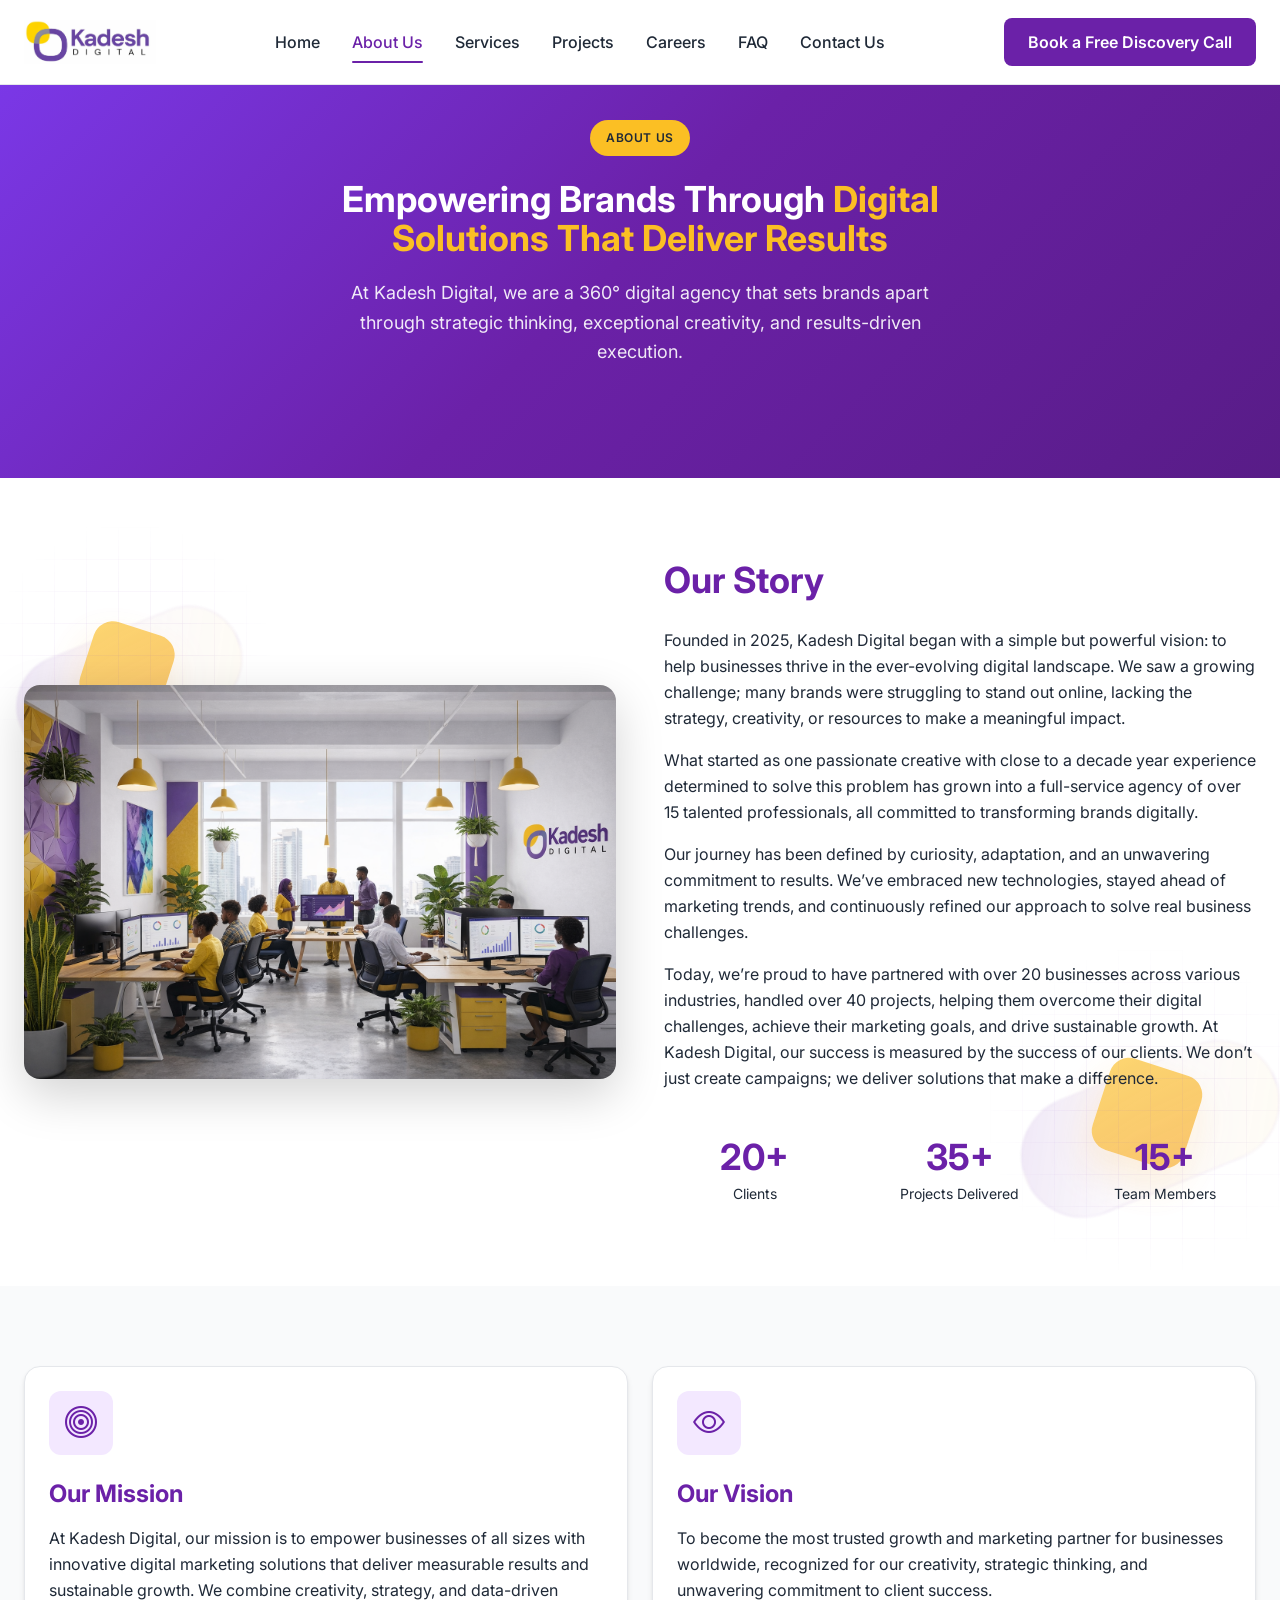
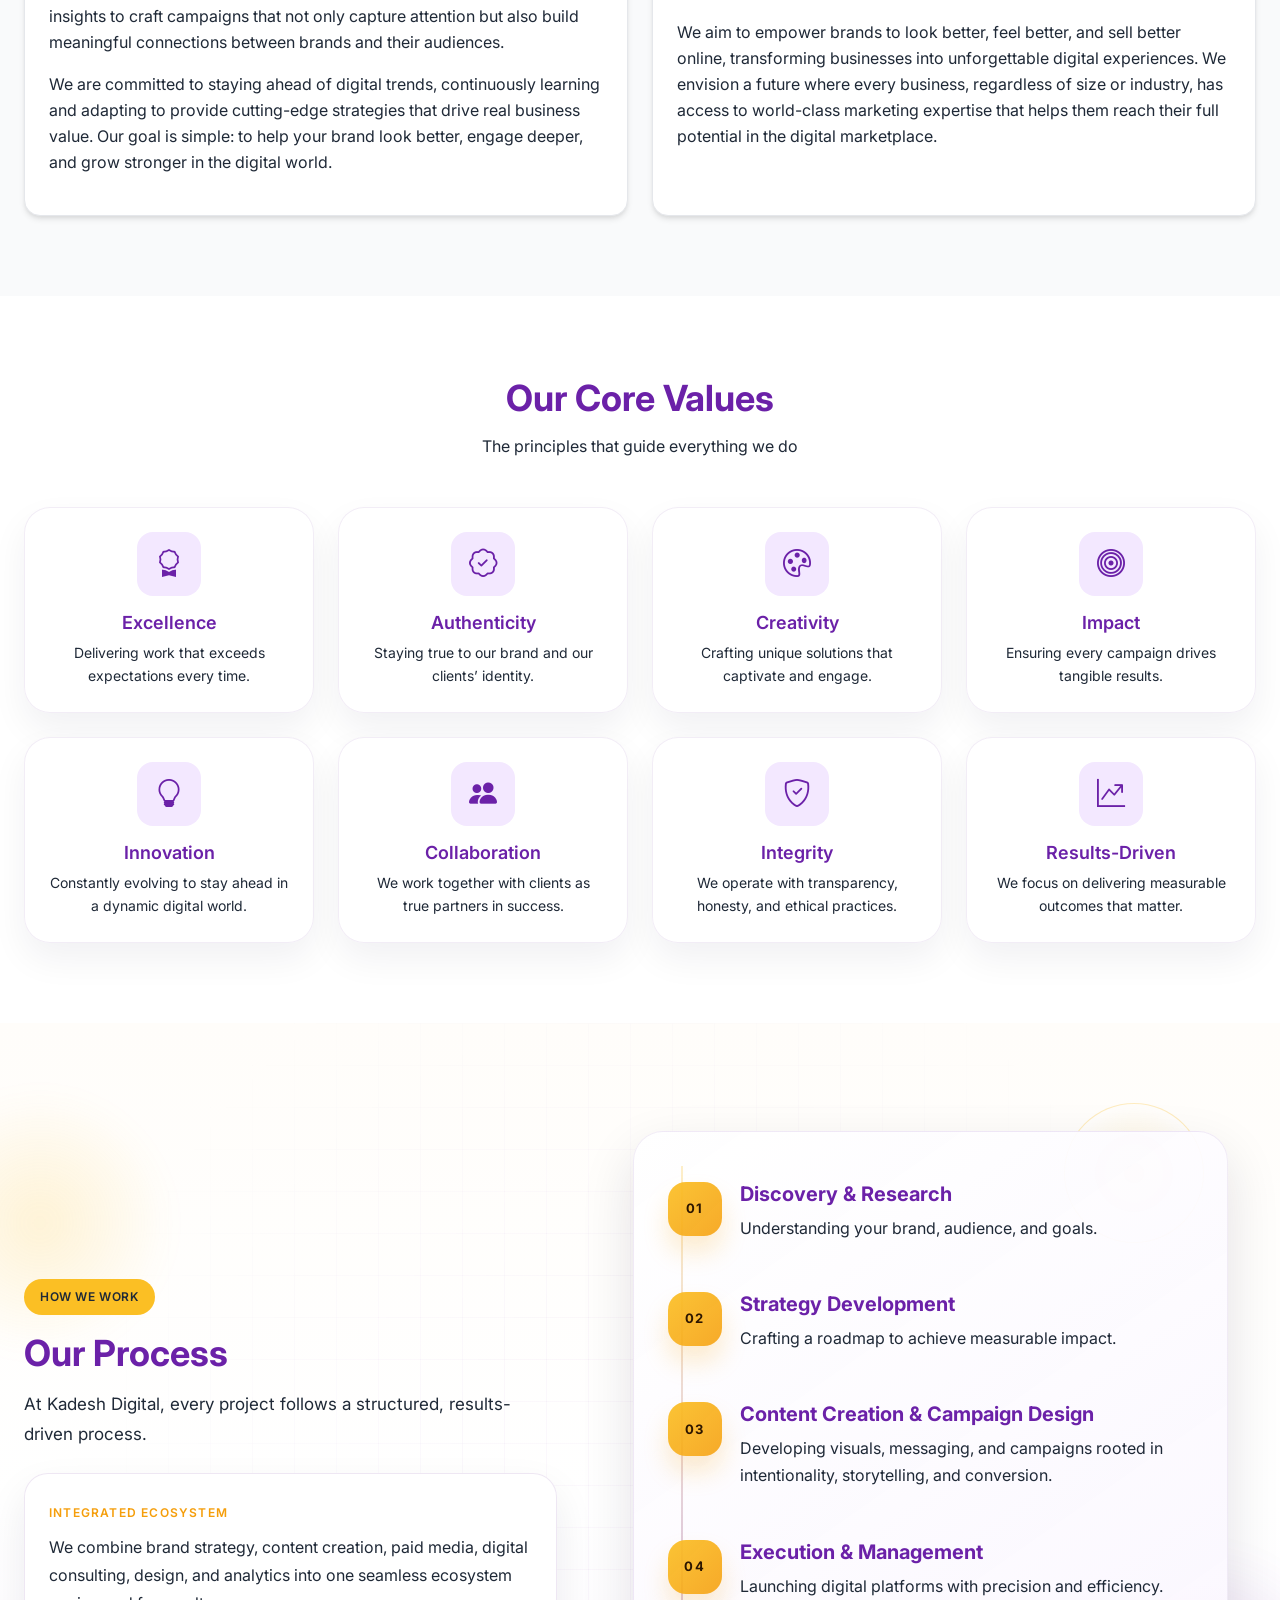
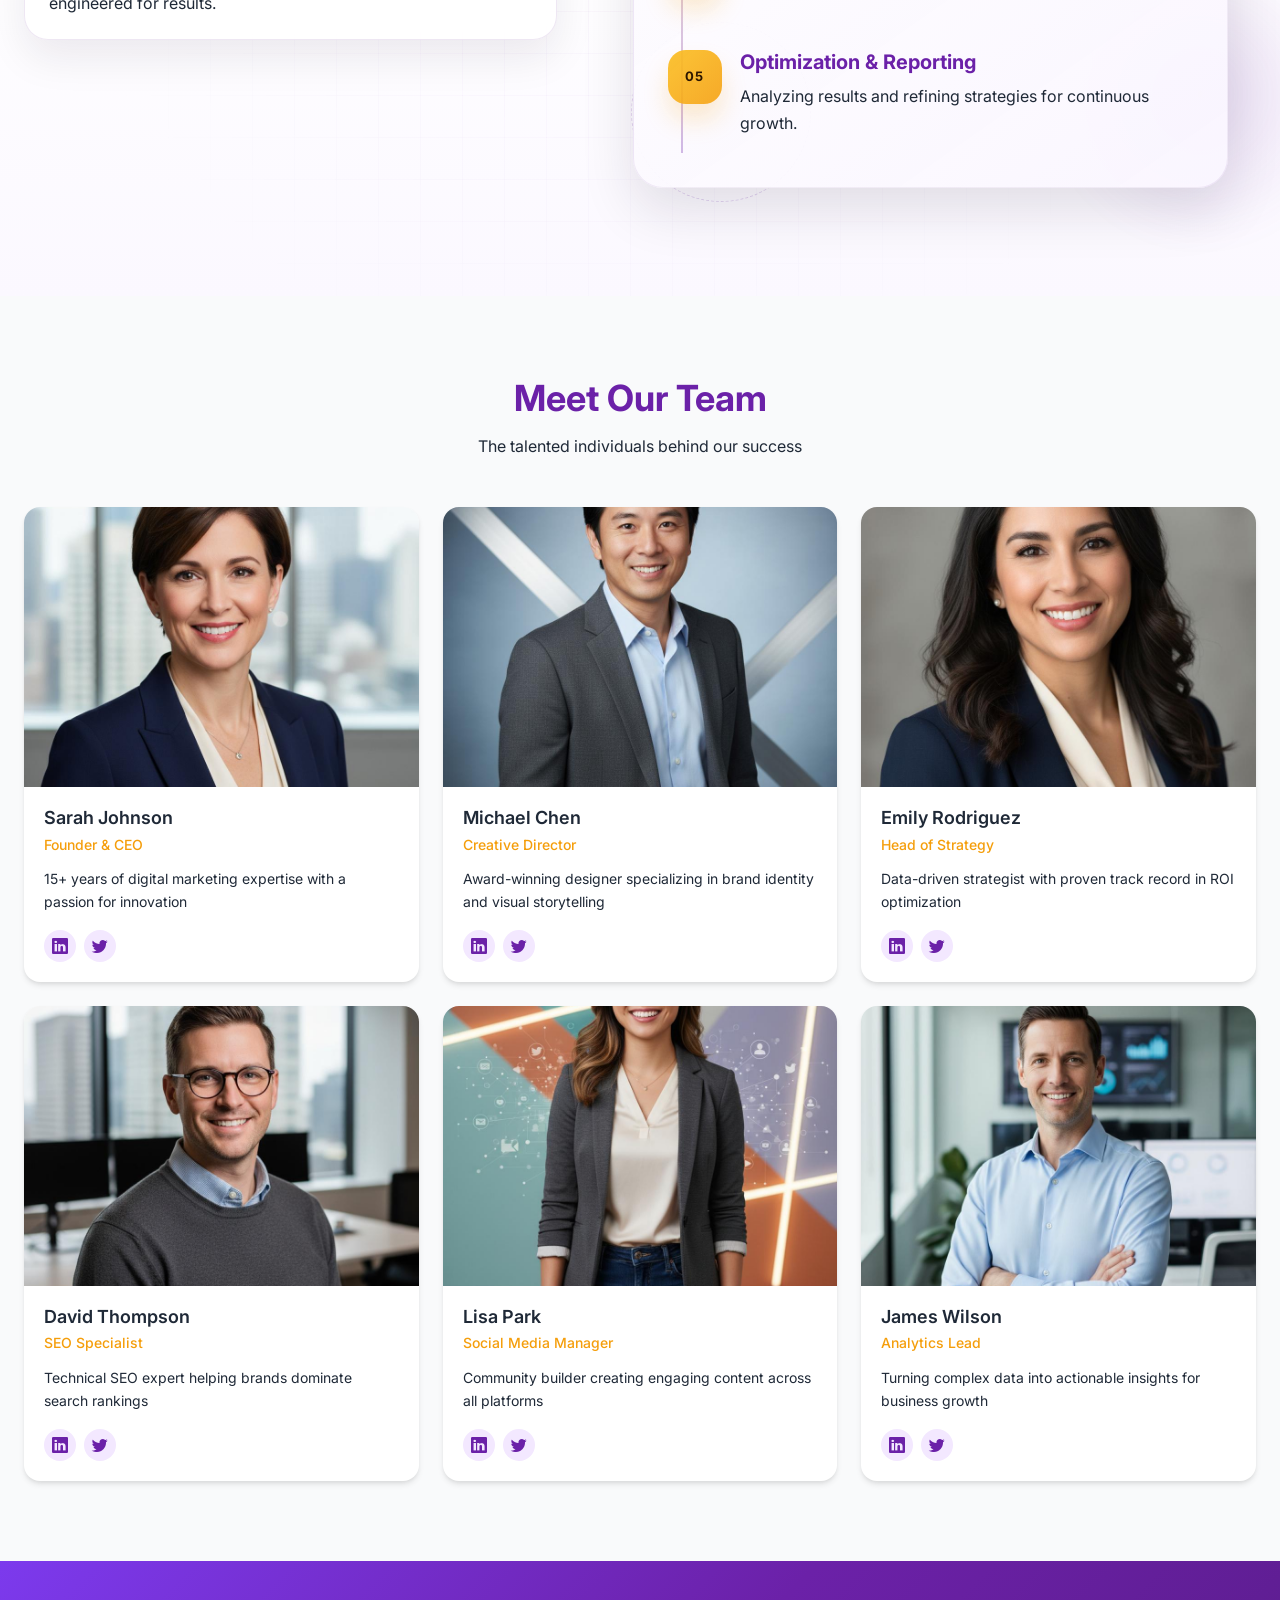
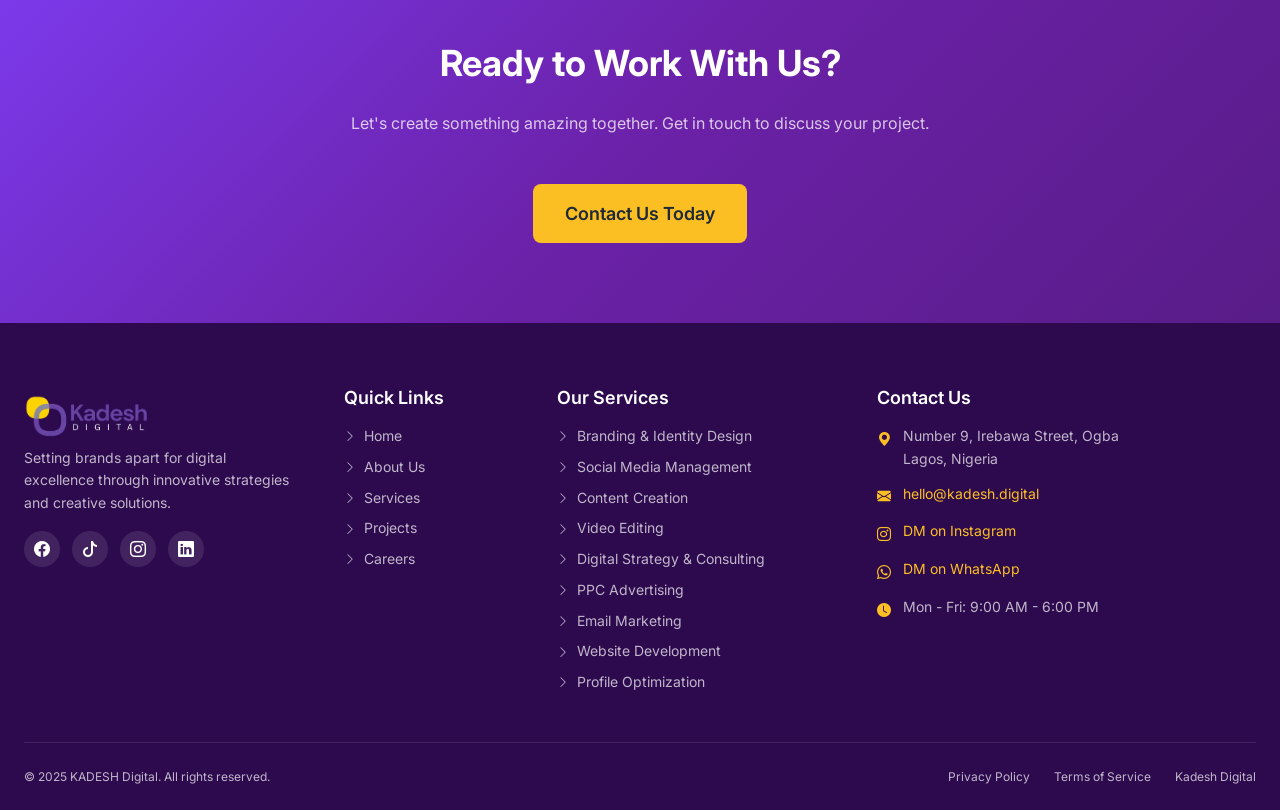
==== commit 96bafc11: "Enhance about page values and process sections" ====
--- a/about.html
+++ b/about.html
@@ -49,7 +49,17 @@
       </section>
 
       <!-- Our Story Section -->
-      <section class="section bg-white">
+      <section class="section bg-white values-section">
+        <div class="values-symbol values-symbol-left" aria-hidden="true">
+          <span class="values-symbol-ribbon"></span>
+          <span class="values-symbol-prism"></span>
+          <span class="values-symbol-lattice"></span>
+        </div>
+        <div class="values-symbol values-symbol-right" aria-hidden="true">
+          <span class="values-symbol-ribbon"></span>
+          <span class="values-symbol-prism"></span>
+          <span class="values-symbol-lattice"></span>
+        </div>
         <div class="container-custom">
           <div class="row align-items-center g-5">
             <div class="col-lg-6">
@@ -62,41 +72,48 @@
             <div class="col-lg-6">
               <h2 class="text-primary mb-4">Our Story</h2>
               <p>
-                Founded in 2015, KA.DESH Digital began with a simple yet
-                powerful vision: to help businesses thrive in the ever-evolving
-                digital landscape. What started as a small team of three
-                passionate marketers has grown into a full-service agency with
-                over 50 talented professionals.
+                Founded in 2025, Kadesh Digital began with a simple but powerful
+                vision: to help businesses thrive in the ever-evolving digital
+                landscape. We saw a growing challenge; many brands were
+                struggling to stand out online, lacking the strategy,
+                creativity, or resources to make a meaningful impact.
               </p>
               <p>
-                Our journey has been marked by continuous learning, adaptation,
-                and an unwavering commitment to delivering exceptional results
-                for our clients. We've weathered industry changes, embraced new
-                technologies, and consistently stayed ahead of digital marketing
-                trends.
+                What started as one passionate creative with close to a decade
+                year experience determined to solve this problem has grown into
+                a full-service agency of over 15 talented professionals, all
+                committed to transforming brands digitally.
               </p>
               <p>
-                Today, we're proud to have partnered with over 500 businesses
-                across various industries, helping them achieve their digital
-                marketing goals and drive sustainable growth. Our success is
-                measured by the success of our clients.
+                Our journey has been defined by curiosity, adaptation, and an
+                unwavering commitment to results. We’ve embraced new
+                technologies, stayed ahead of marketing trends, and continuously
+                refined our approach to solve real business challenges.
+              </p>
+              <p>
+                Today, we’re proud to have partnered with over 20 businesses
+                across various industries, handled over 40 projects, helping
+                them overcome their digital challenges, achieve their marketing
+                goals, and drive sustainable growth. At Kadesh Digital, our
+                success is measured by the success of our clients. We don’t just
+                create campaigns; we deliver solutions that make a difference.
               </p>
               <div class="row g-4 mt-4">
                 <div class="col-4 text-center">
                   <div class="stat-item">
-                    <div class="stat-number">8+</div>
-                    <div class="stat-label">Years</div>
+                    <div class="stat-number">20+</div>
+                    <div class="stat-label">Clients</div>
                   </div>
                 </div>
                 <div class="col-4 text-center">
                   <div class="stat-item">
-                    <div class="stat-number">500+</div>
-                    <div class="stat-label">Clients</div>
+                    <div class="stat-number">35+</div>
+                    <div class="stat-label">Projects Delivered</div>
                   </div>
                 </div>
                 <div class="col-4 text-center">
                   <div class="stat-item">
-                    <div class="stat-number">50+</div>
+                    <div class="stat-number">15+</div>
                     <div class="stat-label">Team Members</div>
                   </div>
                 </div>
@@ -128,17 +145,19 @@
                 </div>
                 <h3 class="text-primary mb-3">Our Mission</h3>
                 <p>
-                  To empower businesses of all sizes with innovative digital
-                  marketing solutions that drive measurable results and
-                  sustainable growth. We believe in the power of creativity
-                  combined with data-driven strategies to create meaningful
-                  connections between brands and their audiences.
-                </p>
-                <p>
-                  We're committed to staying at the forefront of digital
-                  marketing innovation, continuously learning and adapting to
-                  provide our clients with cutting-edge strategies that deliver
-                  real business value.
+                  At Kadesh Digital, our mission is to empower businesses of
+                  all sizes with innovative digital marketing solutions that
+                  deliver measurable results and sustainable growth. We combine
+                  creativity, strategy, and data-driven insights to craft
+                  campaigns that not only capture attention but also build
+                  meaningful connections between brands and their audiences.
+                </p>
+                <p>
+                  We are committed to staying ahead of digital trends,
+                  continuously learning and adapting to provide cutting-edge
+                  strategies that drive real business value. Our goal is
+                  simple: to help your brand look better, engage deeper, and
+                  grow stronger in the digital world.
                 </p>
               </div>
             </div>
@@ -160,16 +179,18 @@
                 </div>
                 <h3 class="text-primary mb-3">Our Vision</h3>
                 <p>
-                  To become the most trusted digital marketing partner for
-                  businesses worldwide, recognized for our exceptional
-                  creativity, strategic thinking, and unwavering commitment to
-                  client success.
-                </p>
-                <p>
-                  We envision a future where every business, regardless of size
-                  or industry, has access to world-class digital marketing
-                  expertise that helps them achieve their full potential in the
-                  digital marketplace.
+                  To become the most trusted growth and marketing partner for
+                  businesses worldwide, recognized for our creativity,
+                  strategic thinking, and unwavering commitment to client
+                  success.
+                </p>
+                <p>
+                  We aim to empower brands to look better, feel better, and
+                  sell better online, transforming businesses into
+                  unforgettable digital experiences. We envision a future where
+                  every business, regardless of size or industry, has access to
+                  world-class marketing expertise that helps them reach their
+                  full potential in the digital marketplace.
                 </p>
               </div>
             </div>
@@ -178,7 +199,17 @@
       </section>
 
       <!-- Core Values Section -->
-      <section class="section bg-white">
+      <section class="section bg-white values-section">
+        <div class="values-symbol values-symbol-left" aria-hidden="true">
+          <span class="values-symbol-circle"></span>
+          <span class="values-symbol-diamond"></span>
+          <span class="values-symbol-ring"></span>
+        </div>
+        <div class="values-symbol values-symbol-right" aria-hidden="true">
+          <span class="values-symbol-circle"></span>
+          <span class="values-symbol-diamond"></span>
+          <span class="values-symbol-ring"></span>
+        </div>
         <div class="container-custom">
           <div class="section-header">
             <h2>Our Core Values</h2>
@@ -188,12 +219,51 @@
             <div class="col-md-6 col-lg-3">
               <div class="icon-box">
                 <div class="icon-wrapper">
+                  <i class="bi bi-award"></i>
+                </div>
+                <h4>Excellence</h4>
+                <p>
+                  Delivering work that exceeds expectations every time.
+                </p>
+              </div>
+            </div>
+            <div class="col-md-6 col-lg-3">
+              <div class="icon-box">
+                <div class="icon-wrapper">
+                  <i class="bi bi-patch-check"></i>
+                </div>
+                <h4>Authenticity</h4>
+                <p>Staying true to our brand and our clients’ identity.</p>
+              </div>
+            </div>
+            <div class="col-md-6 col-lg-3">
+              <div class="icon-box">
+                <div class="icon-wrapper">
+                  <i class="bi bi-palette"></i>
+                </div>
+                <h4>Creativity</h4>
+                <p>Crafting unique solutions that captivate and engage.</p>
+              </div>
+            </div>
+            <div class="col-md-6 col-lg-3">
+              <div class="icon-box">
+                <div class="icon-wrapper">
+                  <i class="bi bi-bullseye"></i>
+                </div>
+                <h4>Impact</h4>
+                <p>
+                  Ensuring every campaign drives tangible results.
+                </p>
+              </div>
+            </div>
+            <div class="col-md-6 col-lg-3">
+              <div class="icon-box">
+                <div class="icon-wrapper">
                   <i class="bi bi-lightbulb"></i>
                 </div>
                 <h4>Innovation</h4>
                 <p>
-                  We embrace new ideas and technologies to stay ahead of the
-                  curve
+                  Constantly evolving to stay ahead in a dynamic digital world.
                 </p>
               </div>
             </div>
@@ -203,7 +273,18 @@
                   <i class="bi bi-people-fill"></i>
                 </div>
                 <h4>Collaboration</h4>
-                <p>We work together with clients as true partners in success</p>
+                <p>We work together with clients as true partners in success.</p>
+              </div>
+            </div>
+            <div class="col-md-6 col-lg-3">
+              <div class="icon-box">
+                <div class="icon-wrapper">
+                  <i class="bi bi-shield-check"></i>
+                </div>
+                <h4>Integrity</h4>
+                <p>
+                  We operate with transparency, honesty, and ethical practices.
+                </p>
               </div>
             </div>
             <div class="col-md-6 col-lg-3">
@@ -212,19 +293,92 @@
                   <i class="bi bi-graph-up-arrow"></i>
                 </div>
                 <h4>Results-Driven</h4>
-                <p>We focus on delivering measurable outcomes that matter</p>
-              </div>
-            </div>
-            <div class="col-md-6 col-lg-3">
-              <div class="icon-box">
-                <div class="icon-wrapper">
-                  <i class="bi bi-shield-check"></i>
-                </div>
-                <h4>Integrity</h4>
-                <p>
-                  We operate with transparency, honesty, and ethical practices
-                </p>
-              </div>
+                <p>We focus on delivering measurable outcomes that matter.</p>
+              </div>
+            </div>
+          </div>
+        </div>
+      </section>
+
+      <!-- Process Section -->
+      <section class="section process-ecosystem-section">
+        <div class="process-ecosystem-glow process-ecosystem-glow-left" aria-hidden="true"></div>
+        <div class="process-ecosystem-glow process-ecosystem-glow-right" aria-hidden="true"></div>
+        <div class="process-ecosystem-gridmark" aria-hidden="true"></div>
+        <div class="container-custom">
+          <div class="process-ecosystem-shell">
+            <div class="process-ecosystem-intro reveal">
+              <span class="badge-pill badge-accent mb-3">How We Work</span>
+              <h2>Our Process</h2>
+              <p>
+                At Kadesh Digital, every project follows a structured,
+                results-driven process.
+              </p>
+              <div class="process-ecosystem-manifesto">
+                <span class="process-manifesto-label">Integrated Ecosystem</span>
+                <p>
+                  We combine brand strategy, content creation, paid media,
+                  digital consulting, design, and analytics into one seamless
+                  ecosystem engineered for results.
+                </p>
+              </div>
+            </div>
+
+            <div class="process-ecosystem-stage reveal">
+              <div class="process-orbit process-orbit-one" aria-hidden="true"></div>
+              <div class="process-orbit process-orbit-two" aria-hidden="true"></div>
+
+              <article class="process-ecosystem-card">
+                <div class="process-ecosystem-rail" aria-hidden="true"></div>
+
+                <div class="process-step-lux">
+                  <span class="process-step-no">01</span>
+                  <div>
+                    <h3>Discovery &amp; Research</h3>
+                    <p>Understanding your brand, audience, and goals.</p>
+                  </div>
+                </div>
+
+                <div class="process-step-lux">
+                  <span class="process-step-no">02</span>
+                  <div>
+                    <h3>Strategy Development</h3>
+                    <p>Crafting a roadmap to achieve measurable impact.</p>
+                  </div>
+                </div>
+
+                <div class="process-step-lux">
+                  <span class="process-step-no">03</span>
+                  <div>
+                    <h3>Content Creation &amp; Campaign Design</h3>
+                    <p>
+                      Developing visuals, messaging, and campaigns rooted in
+                      intentionality, storytelling, and conversion.
+                    </p>
+                  </div>
+                </div>
+
+                <div class="process-step-lux">
+                  <span class="process-step-no">04</span>
+                  <div>
+                    <h3>Execution &amp; Management</h3>
+                    <p>
+                      Launching digital platforms with precision and efficiency.
+                    </p>
+                  </div>
+                </div>
+
+                <div class="process-step-lux">
+                  <span class="process-step-no">05</span>
+                  <div>
+                    <h3>Optimization &amp; Reporting</h3>
+                    <p>
+                      Analyzing results and refining strategies for continuous
+                      growth.
+                    </p>
+                  </div>
+                </div>
+              </article>
             </div>
           </div>
         </div>
--- a/assets/css/style.css
+++ b/assets/css/style.css
@@ -860,6 +860,409 @@
   padding: var(--space-6);
 }
 
+.values-section {
+  position: relative;
+  overflow: hidden;
+  isolation: isolate;
+}
+
+.values-section .container-custom {
+  position: relative;
+  z-index: 1;
+}
+
+.values-symbol {
+  position: absolute;
+  pointer-events: none;
+  opacity: 0.68;
+  z-index: 0;
+}
+
+.values-symbol-left {
+  top: 6%;
+  left: -10px;
+  width: 280px;
+  height: 280px;
+}
+
+.values-symbol-right {
+  right: -30px;
+  bottom: 2%;
+  width: 320px;
+  height: 320px;
+}
+
+.values-symbol-ribbon,
+.values-symbol-prism,
+.values-symbol-lattice {
+  position: absolute;
+  inset: 0;
+}
+
+.values-symbol-ribbon {
+  width: 84%;
+  height: 38%;
+  margin: auto;
+  top: 12%;
+  border-radius: 999px;
+  background: linear-gradient(120deg, rgba(107, 33, 168, 0.16), rgba(107, 33, 168, 0.03) 45%, rgba(251, 191, 36, 0.08) 100%);
+  border: 1px solid rgba(107, 33, 168, 0.12);
+  transform: rotate(-22deg);
+  filter: blur(1px);
+  animation: valuesRibbonWave 10s ease-in-out infinite;
+}
+
+.values-symbol-prism {
+  width: 30%;
+  height: 30%;
+  top: 36%;
+  left: 34%;
+  border-radius: 20px;
+  background: linear-gradient(135deg, rgba(251, 191, 36, 0.96), rgba(245, 158, 11, 0.88));
+  box-shadow: 0 18px 40px rgba(245, 158, 11, 0.22);
+  transform: rotate(18deg);
+  animation: valuesPrismDrift 10s ease-in-out infinite;
+}
+
+.values-symbol-lattice {
+  width: 100%;
+  height: 100%;
+  background-image:
+    linear-gradient(rgba(107, 33, 168, 0.08) 1px, transparent 1px),
+    linear-gradient(90deg, rgba(107, 33, 168, 0.08) 1px, transparent 1px);
+  background-size: 32px 32px;
+  -webkit-mask-image: radial-gradient(circle at center, rgba(0, 0, 0, 0.8) 34%, transparent 76%);
+  mask-image: radial-gradient(circle at center, rgba(0, 0, 0, 0.8) 34%, transparent 76%);
+  animation: valuesLatticeShift 16s linear infinite;
+}
+
+.values-section .icon-box {
+  position: relative;
+  border: 1px solid rgba(88, 28, 135, 0.08);
+  border-radius: 26px;
+  background: rgba(255, 255, 255, 0.9);
+  backdrop-filter: blur(10px);
+  box-shadow: 0 16px 36px rgba(24, 15, 43, 0.06);
+  transition: transform 0.35s ease, box-shadow 0.35s ease, border-color 0.35s ease;
+  animation: valuesCardFloat 6s ease-in-out infinite;
+}
+
+.values-section .row > div:nth-child(2) .icon-box {
+  animation-delay: 0.4s;
+}
+
+.values-section .row > div:nth-child(3) .icon-box {
+  animation-delay: 0.8s;
+}
+
+.values-section .row > div:nth-child(4) .icon-box {
+  animation-delay: 1.2s;
+}
+
+.values-section .row > div:nth-child(5) .icon-box {
+  animation-delay: 1.6s;
+}
+
+.values-section .row > div:nth-child(6) .icon-box {
+  animation-delay: 2s;
+}
+
+.values-section .row > div:nth-child(7) .icon-box {
+  animation-delay: 2.4s;
+}
+
+.values-section .row > div:nth-child(8) .icon-box {
+  animation-delay: 2.8s;
+}
+
+.values-section .icon-box:hover {
+  transform: translateY(-8px);
+  border-color: rgba(251, 191, 36, 0.3);
+  box-shadow: 0 24px 44px rgba(24, 15, 43, 0.12);
+}
+
+.process-ecosystem-section {
+  position: relative;
+  overflow: hidden;
+  background:
+    linear-gradient(180deg, #fffdfa 0%, #ffffff 55%, #fbf8ff 100%);
+}
+
+.process-ecosystem-glow {
+  position: absolute;
+  border-radius: 50%;
+  filter: blur(12px);
+  pointer-events: none;
+  z-index: 0;
+}
+
+.process-ecosystem-glow-left {
+  top: 8%;
+  left: -90px;
+  width: 260px;
+  height: 260px;
+  background: radial-gradient(circle, rgba(251, 191, 36, 0.18) 0%, transparent 72%);
+  animation: processGlowFloat 8s ease-in-out infinite;
+}
+
+.process-ecosystem-glow-right {
+  right: -70px;
+  bottom: 6%;
+  width: 300px;
+  height: 300px;
+  background: radial-gradient(circle, rgba(107, 33, 168, 0.14) 0%, transparent 72%);
+  animation: processGlowFloat 10s ease-in-out infinite reverse;
+}
+
+.process-ecosystem-gridmark {
+  position: absolute;
+  inset: 0;
+  background-image:
+    linear-gradient(rgba(107, 33, 168, 0.04) 1px, transparent 1px),
+    linear-gradient(90deg, rgba(107, 33, 168, 0.04) 1px, transparent 1px);
+  background-size: 42px 42px;
+  mask-image: radial-gradient(circle at center, rgba(0, 0, 0, 0.95) 18%, transparent 80%);
+  opacity: 0.8;
+  pointer-events: none;
+  z-index: 0;
+  animation: processGridShift 18s linear infinite;
+}
+
+.process-ecosystem-shell {
+  position: relative;
+  z-index: 1;
+  display: grid;
+  grid-template-columns: minmax(0, 0.9fr) minmax(0, 1.1fr);
+  gap: clamp(28px, 4vw, 48px);
+  align-items: center;
+}
+
+.process-ecosystem-intro h2 {
+  color: var(--color-primary);
+  margin-bottom: 14px;
+}
+
+.process-ecosystem-intro > p {
+  max-width: 34rem;
+  color: var(--color-text-secondary);
+  font-size: 17px;
+  line-height: 1.75;
+  margin-bottom: 24px;
+}
+
+.process-ecosystem-manifesto {
+  position: relative;
+  max-width: 34rem;
+  padding: 24px 24px 22px;
+  border-radius: 24px;
+  background: rgba(255, 255, 255, 0.8);
+  border: 1px solid rgba(88, 28, 135, 0.1);
+  box-shadow: 0 18px 40px rgba(24, 15, 43, 0.08);
+  backdrop-filter: blur(10px);
+}
+
+.process-manifesto-label {
+  display: inline-flex;
+  margin-bottom: 10px;
+  color: var(--color-accent-hover);
+  font-size: 12px;
+  font-weight: var(--font-semibold);
+  letter-spacing: 0.1em;
+  text-transform: uppercase;
+}
+
+.process-ecosystem-manifesto p {
+  margin-bottom: 0;
+  color: var(--color-text-primary);
+  line-height: 1.75;
+}
+
+.process-ecosystem-stage {
+  position: relative;
+  padding: clamp(18px, 3vw, 28px);
+}
+
+.process-orbit {
+  position: absolute;
+  border-radius: 999px;
+  pointer-events: none;
+  z-index: 0;
+}
+
+.process-orbit-one {
+  top: 0;
+  right: 8%;
+  width: 140px;
+  height: 140px;
+  border: 1px solid rgba(251, 191, 36, 0.28);
+  background: radial-gradient(circle, rgba(251, 191, 36, 0.14) 0%, transparent 70%);
+  animation: processOrbitOne 9s ease-in-out infinite;
+}
+
+.process-orbit-two {
+  left: 4%;
+  bottom: 2%;
+  width: 180px;
+  height: 180px;
+  border: 1px dashed rgba(107, 33, 168, 0.18);
+  animation: processOrbitTwo 14s linear infinite;
+}
+
+.process-ecosystem-card {
+  position: relative;
+  z-index: 1;
+  display: grid;
+  gap: 18px;
+  padding: clamp(24px, 4vw, 34px);
+  border-radius: 30px;
+  background:
+    linear-gradient(145deg, rgba(255, 255, 255, 0.95), rgba(250, 246, 255, 0.92));
+  border: 1px solid rgba(88, 28, 135, 0.08);
+  box-shadow: 0 22px 54px rgba(24, 15, 43, 0.12);
+  overflow: hidden;
+}
+
+.process-ecosystem-card::before {
+  content: "";
+  position: absolute;
+  inset: 0;
+  background: linear-gradient(125deg, transparent 25%, rgba(251, 191, 36, 0.12) 50%, transparent 76%);
+  transform: translateX(-120%);
+  animation: processCardSweep 8s ease-in-out infinite;
+  pointer-events: none;
+}
+
+.process-ecosystem-rail {
+  position: absolute;
+  top: 34px;
+  bottom: 34px;
+  left: 47px;
+  width: 2px;
+  background: linear-gradient(180deg, rgba(251, 191, 36, 0.25), rgba(107, 33, 168, 0.3));
+}
+
+.process-step-lux {
+  position: relative;
+  display: grid;
+  grid-template-columns: 54px minmax(0, 1fr);
+  gap: 18px;
+  align-items: start;
+  padding: 16px 16px 16px 0;
+  animation: processStepFloat 6s ease-in-out infinite;
+}
+
+.process-step-lux:nth-child(2) {
+  animation-delay: 0.35s;
+}
+
+.process-step-lux:nth-child(3) {
+  animation-delay: 0.7s;
+}
+
+.process-step-lux:nth-child(4) {
+  animation-delay: 1.05s;
+}
+
+.process-step-lux:nth-child(5) {
+  animation-delay: 1.4s;
+}
+
+.process-step-lux:nth-child(6) {
+  animation-delay: 1.75s;
+}
+
+.process-step-no {
+  position: relative;
+  z-index: 1;
+  width: 54px;
+  height: 54px;
+  display: inline-flex;
+  align-items: center;
+  justify-content: center;
+  border-radius: 18px;
+  background: linear-gradient(135deg, rgba(251, 191, 36, 0.92), rgba(245, 158, 11, 0.88));
+  color: #2d1600;
+  font-size: 13px;
+  font-weight: var(--font-bold);
+  letter-spacing: 0.12em;
+  box-shadow: 0 16px 26px rgba(245, 158, 11, 0.2);
+}
+
+.process-step-lux h3 {
+  color: var(--color-primary);
+  font-size: 20px;
+  margin-bottom: 8px;
+}
+
+.process-step-lux p {
+  margin-bottom: 0;
+  color: var(--color-text-secondary);
+  line-height: 1.7;
+}
+
+@keyframes processGlowFloat {
+  0%,
+  100% {
+    transform: translate3d(0, 0, 0) scale(1);
+  }
+  50% {
+    transform: translate3d(18px, -12px, 0) scale(1.06);
+  }
+}
+
+@keyframes processGridShift {
+  from {
+    transform: translate3d(0, 0, 0);
+  }
+  to {
+    transform: translate3d(42px, 42px, 0);
+  }
+}
+
+@keyframes processOrbitOne {
+  0%,
+  100% {
+    transform: translate3d(0, 0, 0) scale(1);
+  }
+  50% {
+    transform: translate3d(-14px, 10px, 0) scale(1.08);
+  }
+}
+
+@keyframes processOrbitTwo {
+  from {
+    transform: rotate(0deg);
+  }
+  to {
+    transform: rotate(360deg);
+  }
+}
+
+@keyframes processCardSweep {
+  0%,
+  15% {
+    transform: translateX(-120%);
+    opacity: 0;
+  }
+  45% {
+    opacity: 1;
+  }
+  100% {
+    transform: translateX(120%);
+    opacity: 0;
+  }
+}
+
+@keyframes processStepFloat {
+  0%,
+  100% {
+    transform: translateY(0);
+  }
+  50% {
+    transform: translateY(-5px);
+  }
+}
+
 .icon-box .icon-wrapper {
   width: 64px;
   height: 64px;
@@ -887,6 +1290,51 @@
   font-size: var(--font-size-sm);
   color: var(--color-text-secondary);
   margin-bottom: 0;
+}
+
+@keyframes valuesRibbonWave {
+  0%,
+  100% {
+    transform: rotate(-22deg) translate3d(0, 0, 0) scale(1);
+  }
+  50% {
+    transform: rotate(-14deg) translate3d(16px, -10px, 0) scale(1.04);
+  }
+}
+
+@keyframes valuesPrismDrift {
+  0%,
+  100% {
+    transform: rotate(18deg) translate3d(0, 0, 0) scale(1);
+  }
+  25% {
+    transform: rotate(26deg) translate3d(16px, -12px, 0) scale(1.04);
+  }
+  50% {
+    transform: rotate(10deg) translate3d(28px, 8px, 0) scale(1.08);
+  }
+  75% {
+    transform: rotate(22deg) translate3d(10px, 18px, 0) scale(0.98);
+  }
+}
+
+@keyframes valuesLatticeShift {
+  from {
+    transform: translate3d(0, 0, 0);
+  }
+  to {
+    transform: translate3d(32px, 32px, 0);
+  }
+}
+
+@keyframes valuesCardFloat {
+  0%,
+  100% {
+    transform: translateY(0);
+  }
+  50% {
+    transform: translateY(-6px);
+  }
 }
 
 /* ========================================
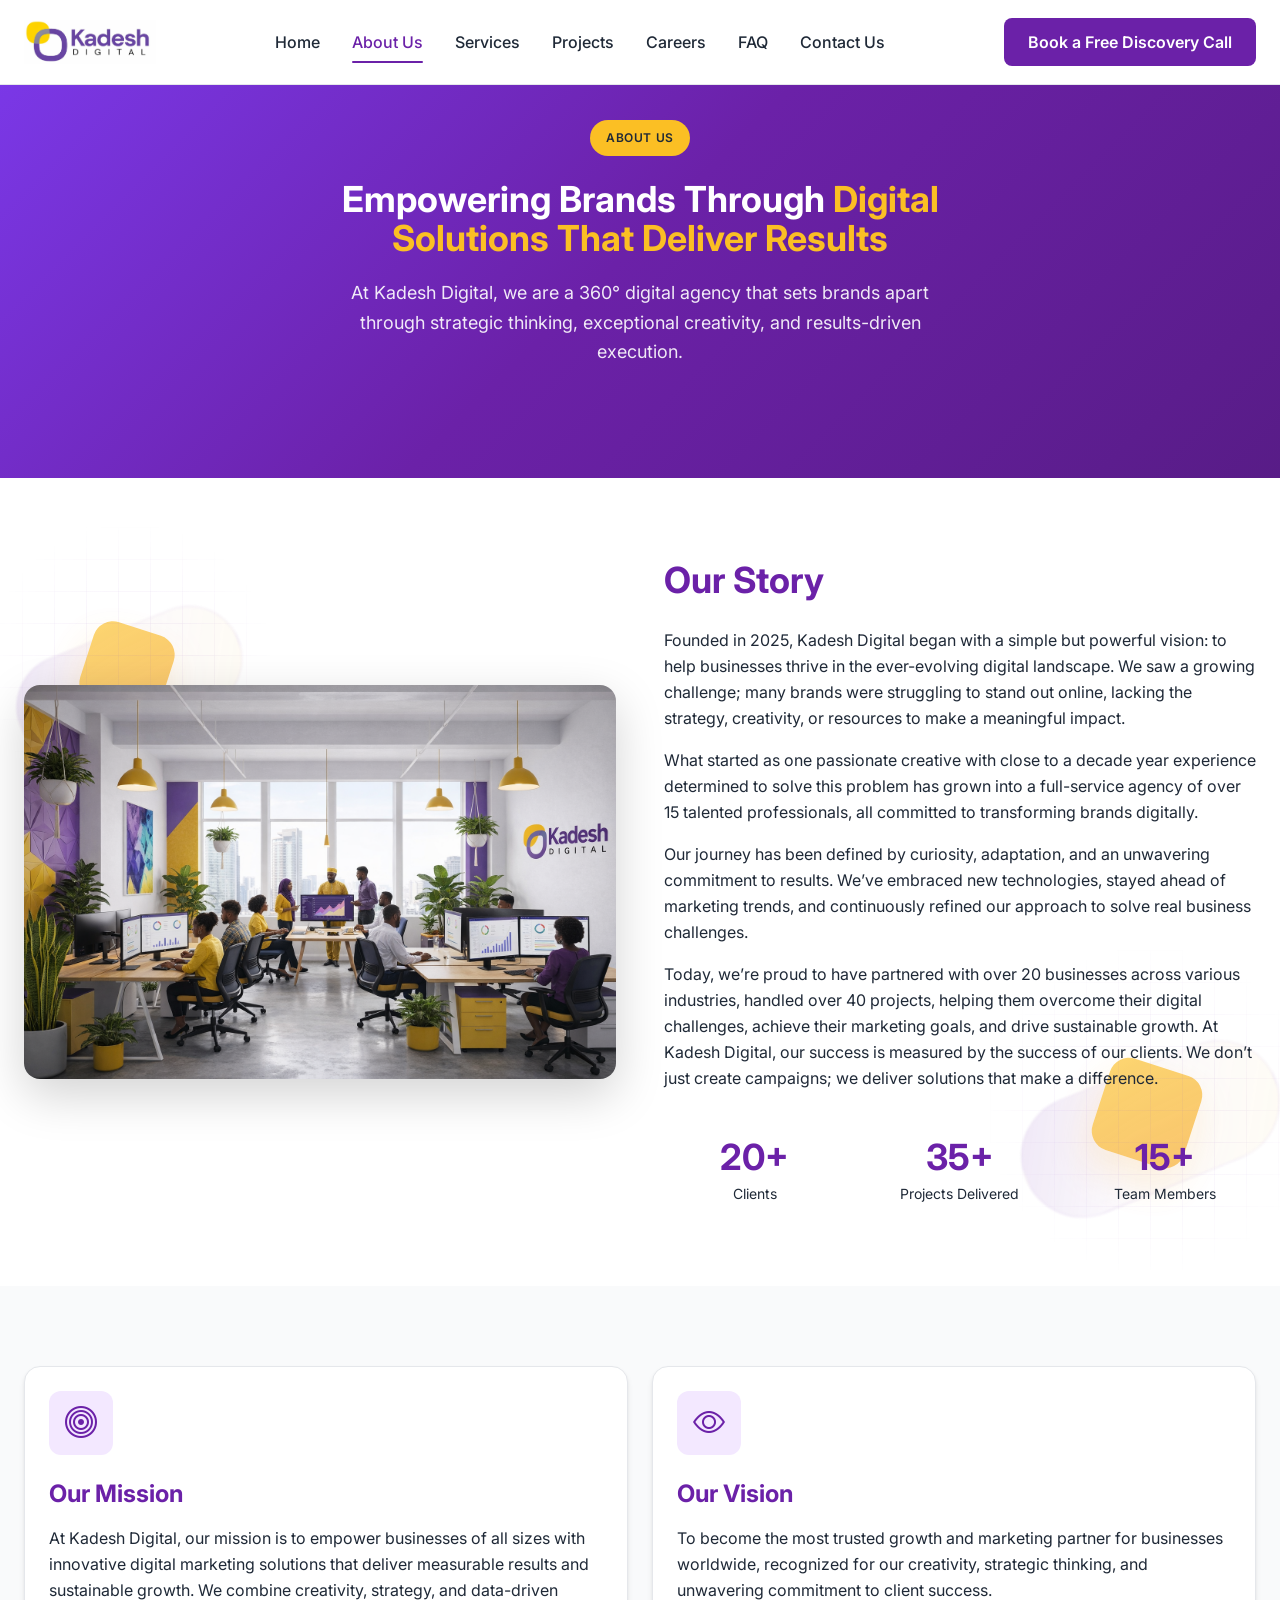
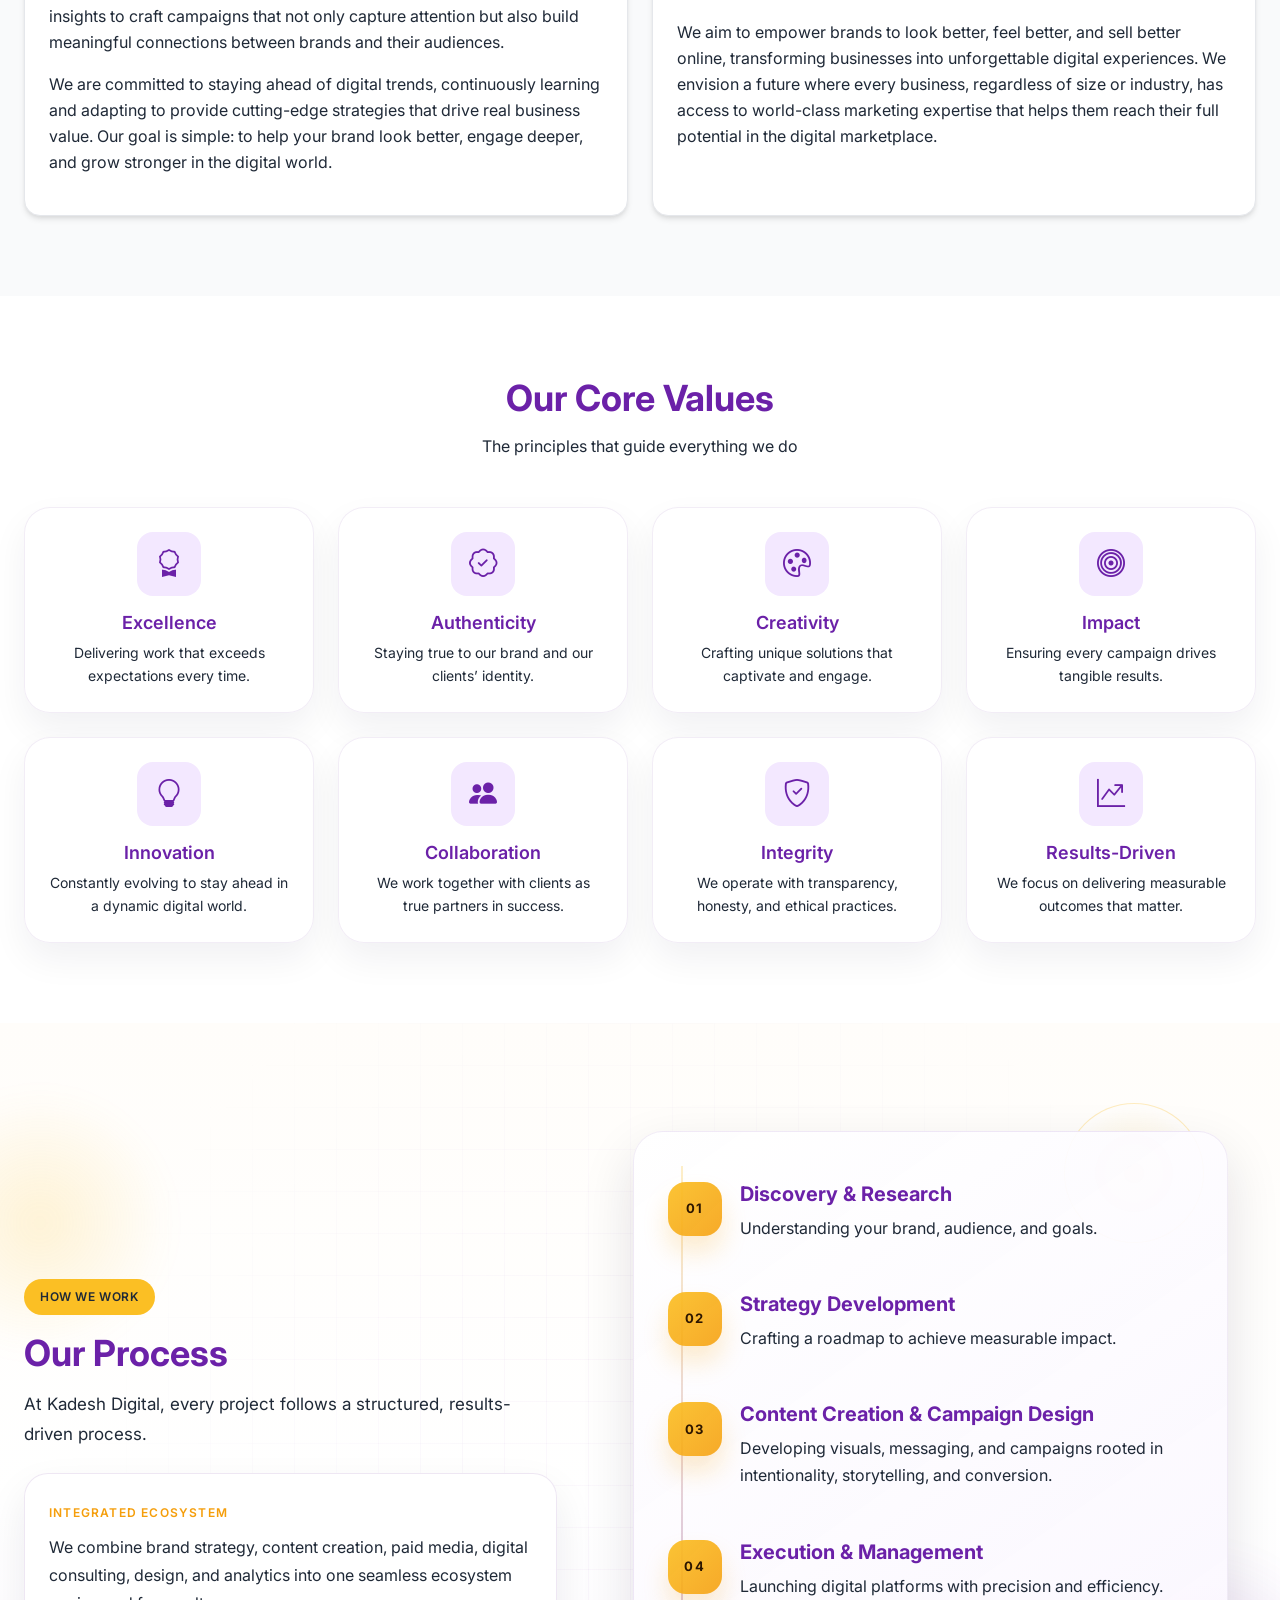
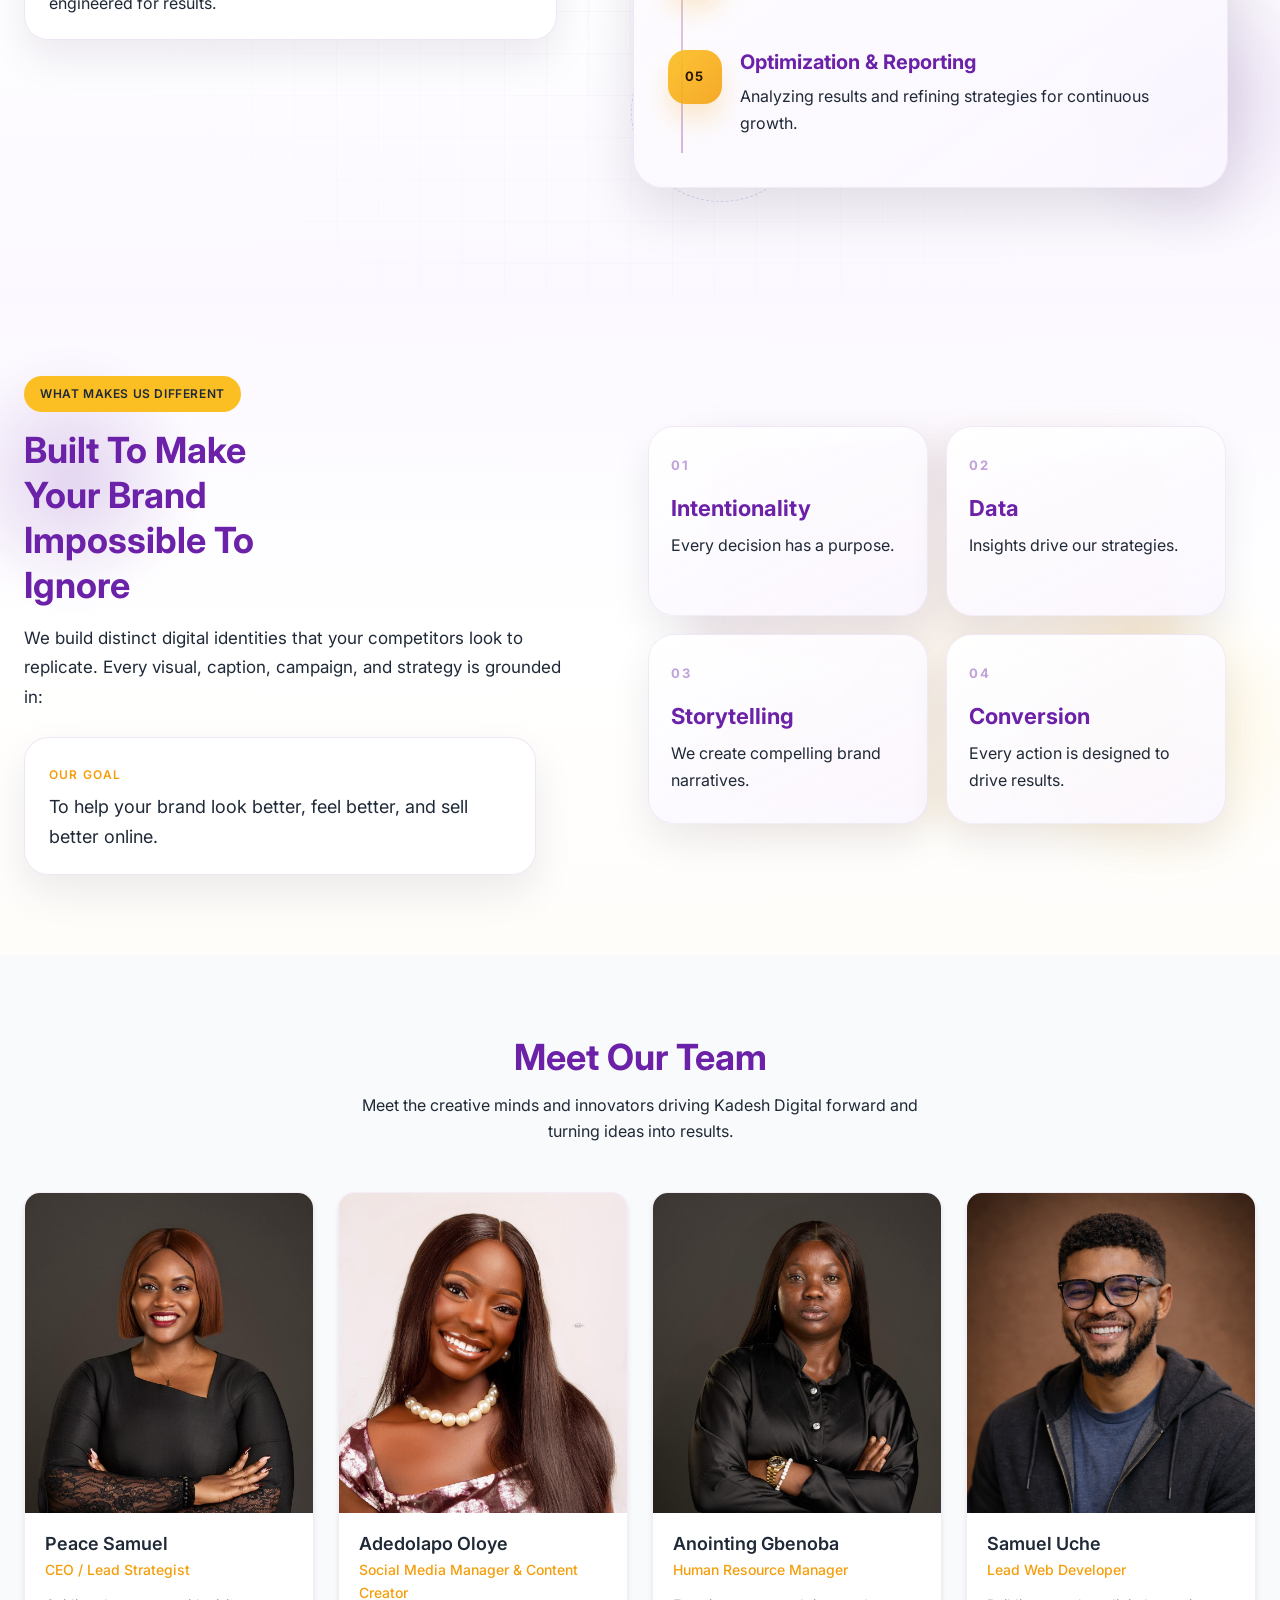
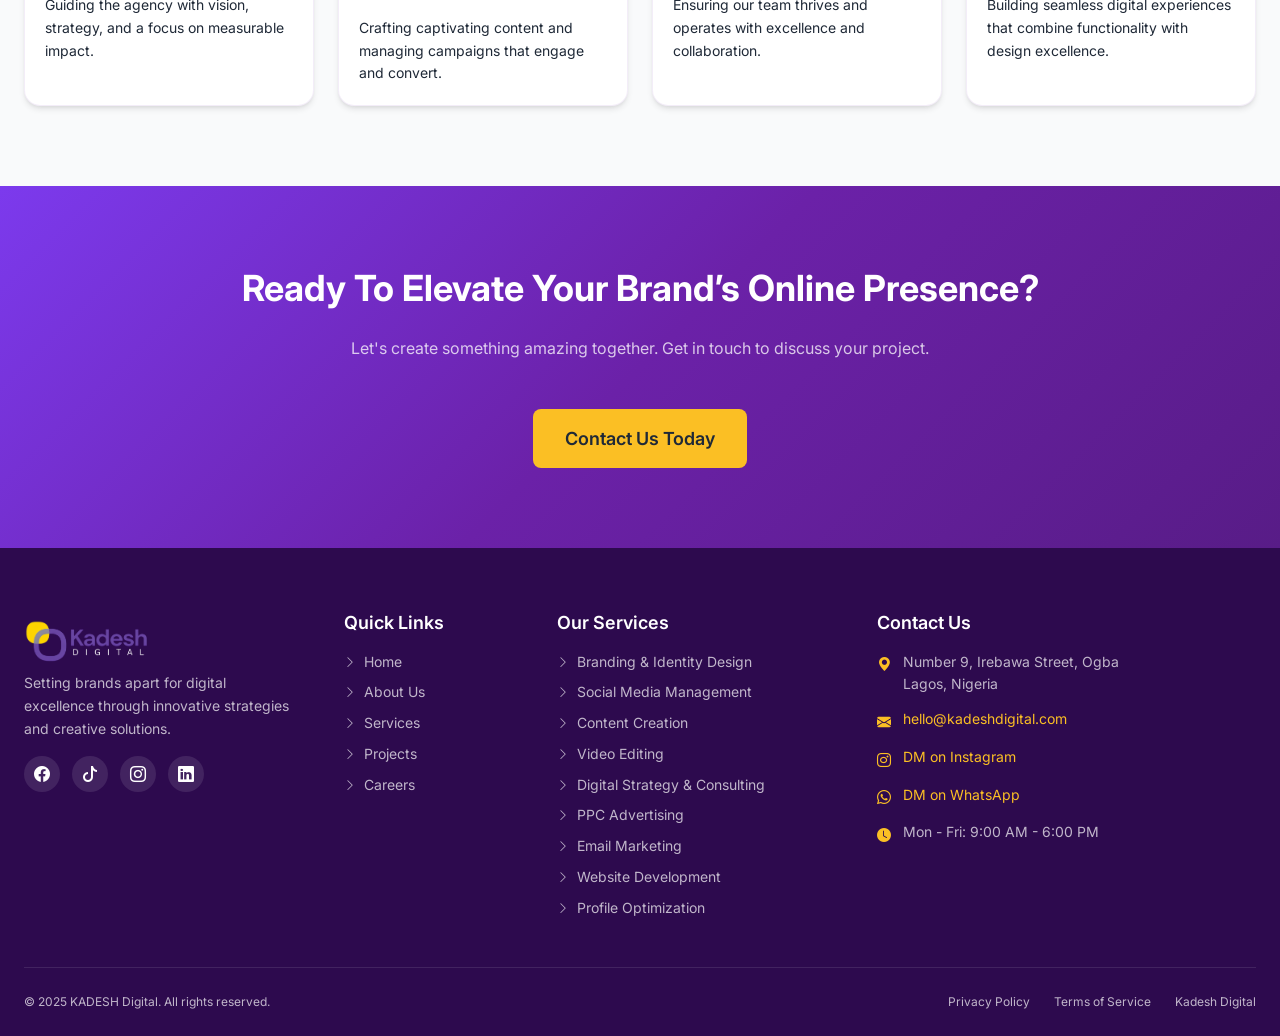
==== commit b77eb423: "Update" ====
--- a/about.html
+++ b/about.html
@@ -145,9 +145,9 @@
                 </div>
                 <h3 class="text-primary mb-3">Our Mission</h3>
                 <p>
-                  At Kadesh Digital, our mission is to empower businesses of
-                  all sizes with innovative digital marketing solutions that
-                  deliver measurable results and sustainable growth. We combine
+                  At Kadesh Digital, our mission is to empower businesses of all
+                  sizes with innovative digital marketing solutions that deliver
+                  measurable results and sustainable growth. We combine
                   creativity, strategy, and data-driven insights to craft
                   campaigns that not only capture attention but also build
                   meaningful connections between brands and their audiences.
@@ -155,9 +155,9 @@
                 <p>
                   We are committed to staying ahead of digital trends,
                   continuously learning and adapting to provide cutting-edge
-                  strategies that drive real business value. Our goal is
-                  simple: to help your brand look better, engage deeper, and
-                  grow stronger in the digital world.
+                  strategies that drive real business value. Our goal is simple:
+                  to help your brand look better, engage deeper, and grow
+                  stronger in the digital world.
                 </p>
               </div>
             </div>
@@ -180,15 +180,14 @@
                 <h3 class="text-primary mb-3">Our Vision</h3>
                 <p>
                   To become the most trusted growth and marketing partner for
-                  businesses worldwide, recognized for our creativity,
-                  strategic thinking, and unwavering commitment to client
-                  success.
-                </p>
-                <p>
-                  We aim to empower brands to look better, feel better, and
-                  sell better online, transforming businesses into
-                  unforgettable digital experiences. We envision a future where
-                  every business, regardless of size or industry, has access to
+                  businesses worldwide, recognized for our creativity, strategic
+                  thinking, and unwavering commitment to client success.
+                </p>
+                <p>
+                  We aim to empower brands to look better, feel better, and sell
+                  better online, transforming businesses into unforgettable
+                  digital experiences. We envision a future where every
+                  business, regardless of size or industry, has access to
                   world-class marketing expertise that helps them reach their
                   full potential in the digital marketplace.
                 </p>
@@ -222,9 +221,7 @@
                   <i class="bi bi-award"></i>
                 </div>
                 <h4>Excellence</h4>
-                <p>
-                  Delivering work that exceeds expectations every time.
-                </p>
+                <p>Delivering work that exceeds expectations every time.</p>
               </div>
             </div>
             <div class="col-md-6 col-lg-3">
@@ -251,9 +248,7 @@
                   <i class="bi bi-bullseye"></i>
                 </div>
                 <h4>Impact</h4>
-                <p>
-                  Ensuring every campaign drives tangible results.
-                </p>
+                <p>Ensuring every campaign drives tangible results.</p>
               </div>
             </div>
             <div class="col-md-6 col-lg-3">
@@ -273,7 +268,9 @@
                   <i class="bi bi-people-fill"></i>
                 </div>
                 <h4>Collaboration</h4>
-                <p>We work together with clients as true partners in success.</p>
+                <p>
+                  We work together with clients as true partners in success.
+                </p>
               </div>
             </div>
             <div class="col-md-6 col-lg-3">
@@ -302,8 +299,14 @@
 
       <!-- Process Section -->
       <section class="section process-ecosystem-section">
-        <div class="process-ecosystem-glow process-ecosystem-glow-left" aria-hidden="true"></div>
-        <div class="process-ecosystem-glow process-ecosystem-glow-right" aria-hidden="true"></div>
+        <div
+          class="process-ecosystem-glow process-ecosystem-glow-left"
+          aria-hidden="true"
+        ></div>
+        <div
+          class="process-ecosystem-glow process-ecosystem-glow-right"
+          aria-hidden="true"
+        ></div>
         <div class="process-ecosystem-gridmark" aria-hidden="true"></div>
         <div class="container-custom">
           <div class="process-ecosystem-shell">
@@ -315,7 +318,9 @@
                 results-driven process.
               </p>
               <div class="process-ecosystem-manifesto">
-                <span class="process-manifesto-label">Integrated Ecosystem</span>
+                <span class="process-manifesto-label"
+                  >Integrated Ecosystem</span
+                >
                 <p>
                   We combine brand strategy, content creation, paid media,
                   digital consulting, design, and analytics into one seamless
@@ -325,8 +330,14 @@
             </div>
 
             <div class="process-ecosystem-stage reveal">
-              <div class="process-orbit process-orbit-one" aria-hidden="true"></div>
-              <div class="process-orbit process-orbit-two" aria-hidden="true"></div>
+              <div
+                class="process-orbit process-orbit-one"
+                aria-hidden="true"
+              ></div>
+              <div
+                class="process-orbit process-orbit-two"
+                aria-hidden="true"
+              ></div>
 
               <article class="process-ecosystem-card">
                 <div class="process-ecosystem-rail" aria-hidden="true"></div>
@@ -384,166 +395,156 @@
         </div>
       </section>
 
+      <!-- Differentiator Section -->
+      <section class="section differentiator-section">
+        <div
+          class="differentiator-signal differentiator-signal-left"
+          aria-hidden="true"
+        ></div>
+        <div
+          class="differentiator-signal differentiator-signal-right"
+          aria-hidden="true"
+        ></div>
+        <div class="container-custom">
+          <div class="differentiator-shell">
+            <div class="differentiator-copy reveal">
+              <span class="badge-pill badge-accent mb-3"
+                >What Makes Us Different</span
+              >
+              <h2>Built To Make Your Brand Impossible To Ignore</h2>
+              <p>
+                We build distinct digital identities that your competitors look
+                to replicate. Every visual, caption, campaign, and strategy is
+                grounded in:
+              </p>
+
+              <div class="differentiator-outcome">
+                <span class="differentiator-outcome-label">Our Goal</span>
+                <p>
+                  To help your brand look better, feel better, and sell better
+                  online.
+                </p>
+              </div>
+            </div>
+
+            <div class="differentiator-panel reveal">
+              <div class="differentiator-panel-glow" aria-hidden="true"></div>
+              <div class="differentiator-grid">
+                <article class="differentiator-card">
+                  <span class="differentiator-no">01</span>
+                  <h3>Intentionality</h3>
+                  <p>Every decision has a purpose.</p>
+                </article>
+
+                <article class="differentiator-card">
+                  <span class="differentiator-no">02</span>
+                  <h3>Data</h3>
+                  <p>Insights drive our strategies.</p>
+                </article>
+
+                <article class="differentiator-card">
+                  <span class="differentiator-no">03</span>
+                  <h3>Storytelling</h3>
+                  <p>We create compelling brand narratives.</p>
+                </article>
+
+                <article class="differentiator-card">
+                  <span class="differentiator-no">04</span>
+                  <h3>Conversion</h3>
+                  <p>Every action is designed to drive results.</p>
+                </article>
+              </div>
+            </div>
+          </div>
+        </div>
+      </section>
+
       <!-- Team Section -->
       <section class="section bg-light">
         <div class="container-custom">
           <div class="section-header">
             <h2>Meet Our Team</h2>
-            <p>The talented individuals behind our success</p>
+            <p>
+              Meet the creative minds and innovators driving Kadesh Digital
+              forward and turning ideas into results.
+            </p>
           </div>
           <div class="row g-4">
-            <!-- Team Member 1 -->
-            <div class="col-md-6 col-lg-4">
+            <div class="col-md-6 col-lg-3">
               <div class="card-team">
-                <img
-                  src="assets/img/team-sarah.jpg"
-                  alt="Sarah Johnson"
-                  class="team-image"
-                />
+                <div class="team-image-frame">
+                  <img
+                    src="assets/img/Team/Peace_Samuel.jpg"
+                    alt="Peace Samuel"
+                    class="team-image"
+                  />
+                </div>
                 <div class="team-content">
-                  <h4>Sarah Johnson</h4>
-                  <div class="team-role">Founder & CEO</div>
+                  <h4>Peace Samuel</h4>
+                  <div class="team-role">CEO / Lead Strategist</div>
                   <p>
-                    15+ years of digital marketing expertise with a passion for
-                    innovation
+                    Guiding the agency with vision, strategy, and a focus on
+                    measurable impact.
                   </p>
-                  <div class="team-social">
-                    <a href="#" aria-label="LinkedIn"
-                      ><i class="bi bi-linkedin"></i
-                    ></a>
-                    <a href="#" aria-label="Twitter"
-                      ><i class="bi bi-twitter"></i
-                    ></a>
-                  </div>
-                </div>
-              </div>
-            </div>
-            <!-- Team Member 2 -->
-            <div class="col-md-6 col-lg-4">
+                </div>
+              </div>
+            </div>
+            <div class="col-md-6 col-lg-3">
               <div class="card-team">
-                <img
-                  src="assets/img/team-michael.jpg"
-                  alt="Michael Chen"
-                  class="team-image"
-                />
+                <div class="team-image-frame">
+                  <img
+                    src="assets/img/Team/Adedolapo_Oloye.png"
+                    alt="Adedolapo Oloye"
+                    class="team-image"
+                  />
+                </div>
                 <div class="team-content">
-                  <h4>Michael Chen</h4>
-                  <div class="team-role">Creative Director</div>
+                  <h4>Adedolapo Oloye</h4>
+                  <div class="team-role">
+                    Social Media Manager &amp; Content Creator
+                  </div>
                   <p>
-                    Award-winning designer specializing in brand identity and
-                    visual storytelling
+                    Crafting captivating content and managing campaigns that
+                    engage and convert.
                   </p>
-                  <div class="team-social">
-                    <a href="#" aria-label="LinkedIn"
-                      ><i class="bi bi-linkedin"></i
-                    ></a>
-                    <a href="#" aria-label="Twitter"
-                      ><i class="bi bi-twitter"></i
-                    ></a>
-                  </div>
-                </div>
-              </div>
-            </div>
-            <!-- Team Member 3 -->
-            <div class="col-md-6 col-lg-4">
+                </div>
+              </div>
+            </div>
+            <div class="col-md-6 col-lg-3">
               <div class="card-team">
-                <img
-                  src="assets/img/team-emily.jpg"
-                  alt="Emily Rodriguez"
-                  class="team-image"
-                />
+                <div class="team-image-frame">
+                  <img
+                    src="assets/img/Team/Anointing_Gbenoba.png"
+                    alt="Anointing Gbenoba"
+                    class="team-image"
+                  />
+                </div>
                 <div class="team-content">
-                  <h4>Emily Rodriguez</h4>
-                  <div class="team-role">Head of Strategy</div>
+                  <h4>Anointing Gbenoba</h4>
+                  <div class="team-role">Human Resource Manager</div>
                   <p>
-                    Data-driven strategist with proven track record in ROI
-                    optimization
+                    Ensuring our team thrives and operates with excellence and
+                    collaboration.
                   </p>
-                  <div class="team-social">
-                    <a href="#" aria-label="LinkedIn"
-                      ><i class="bi bi-linkedin"></i
-                    ></a>
-                    <a href="#" aria-label="Twitter"
-                      ><i class="bi bi-twitter"></i
-                    ></a>
-                  </div>
-                </div>
-              </div>
-            </div>
-            <!-- Team Member 4 -->
-            <div class="col-md-6 col-lg-4">
+                </div>
+              </div>
+            </div>
+            <div class="col-md-6 col-lg-3">
               <div class="card-team">
-                <img
-                  src="assets/img/team-david.jpg"
-                  alt="David Thompson"
-                  class="team-image"
-                />
+                <div class="team-image-frame">
+                  <img
+                    src="assets/img/Team/Samuel_Uche.png"
+                    alt="Samuel Uche"
+                    class="team-image"
+                  />
+                </div>
                 <div class="team-content">
-                  <h4>David Thompson</h4>
-                  <div class="team-role">SEO Specialist</div>
+                  <h4>Samuel Uche</h4>
+                  <div class="team-role">Lead Web Developer</div>
                   <p>
-                    Technical SEO expert helping brands dominate search rankings
+                    Building seamless digital experiences that combine
+                    functionality with design excellence.
                   </p>
-                  <div class="team-social">
-                    <a href="#" aria-label="LinkedIn"
-                      ><i class="bi bi-linkedin"></i
-                    ></a>
-                    <a href="#" aria-label="Twitter"
-                      ><i class="bi bi-twitter"></i
-                    ></a>
-                  </div>
-                </div>
-              </div>
-            </div>
-            <!-- Team Member 5 -->
-            <div class="col-md-6 col-lg-4">
-              <div class="card-team">
-                <img
-                  src="assets/img/team-lisa.jpg"
-                  alt="Lisa Park"
-                  class="team-image"
-                />
-                <div class="team-content">
-                  <h4>Lisa Park</h4>
-                  <div class="team-role">Social Media Manager</div>
-                  <p>
-                    Community builder creating engaging content across all
-                    platforms
-                  </p>
-                  <div class="team-social">
-                    <a href="#" aria-label="LinkedIn"
-                      ><i class="bi bi-linkedin"></i
-                    ></a>
-                    <a href="#" aria-label="Twitter"
-                      ><i class="bi bi-twitter"></i
-                    ></a>
-                  </div>
-                </div>
-              </div>
-            </div>
-            <!-- Team Member 6 -->
-            <div class="col-md-6 col-lg-4">
-              <div class="card-team">
-                <img
-                  src="assets/img/team-james.jpg"
-                  alt="James Wilson"
-                  class="team-image"
-                />
-                <div class="team-content">
-                  <h4>James Wilson</h4>
-                  <div class="team-role">Analytics Lead</div>
-                  <p>
-                    Turning complex data into actionable insights for business
-                    growth
-                  </p>
-                  <div class="team-social">
-                    <a href="#" aria-label="LinkedIn"
-                      ><i class="bi bi-linkedin"></i
-                    ></a>
-                    <a href="#" aria-label="Twitter"
-                      ><i class="bi bi-twitter"></i
-                    ></a>
-                  </div>
                 </div>
               </div>
             </div>
@@ -554,7 +555,9 @@
       <!-- CTA Section -->
       <section class="section bg-gradient-hero">
         <div class="container-custom text-center">
-          <h2 class="text-white mb-4">Ready to Work With Us?</h2>
+          <h2 class="text-white mb-4">
+            Ready To Elevate Your Brand’s Online Presence?
+          </h2>
           <p
             class="text-white opacity-75 mb-5 mx-auto"
             style="max-width: 600px"
--- a/assets/css/style.css
+++ b/assets/css/style.css
@@ -793,17 +793,31 @@
   box-shadow: var(--shadow-md);
   transition: all var(--transition-base);
   height: 100%;
+  border: 1px solid rgba(107, 33, 168, 0.08);
+  backdrop-filter: blur(8px);
 }
 
 .card-team:hover {
-  transform: translateY(-4px);
-  box-shadow: var(--shadow-xl);
+  transform: translateY(-6px);
+  box-shadow: 0 22px 38px rgba(38, 25, 59, 0.12);
+}
+
+.card-team .team-image-frame {
+  height: 320px;
+  padding: 0;
+  background:
+    radial-gradient(circle at top, rgba(251, 191, 36, 0.12) 0%, rgba(251, 191, 36, 0) 44%),
+    linear-gradient(180deg, #fbf8ff 0%, #f4eefc 100%);
+  overflow: hidden;
 }
 
 .card-team .team-image {
   width: 100%;
-  height: 280px;
+  height: 100%;
   object-fit: cover;
+  object-position: center top;
+  border-radius: 0;
+  display: block;
 }
 
 .card-team .team-content {
@@ -827,7 +841,7 @@
 .card-team p {
   font-size: var(--font-size-sm);
   color: var(--color-text-secondary);
-  margin-bottom: var(--space-4);
+  margin-bottom: 0;
 }
 
 .card-team .team-social {
@@ -1260,6 +1274,236 @@
   }
   50% {
     transform: translateY(-5px);
+  }
+}
+
+.differentiator-section {
+  position: relative;
+  overflow: hidden;
+  background:
+    linear-gradient(180deg, #fbf8ff 0%, #ffffff 52%, #fffdfa 100%);
+}
+
+.differentiator-signal {
+  position: absolute;
+  pointer-events: none;
+  z-index: 0;
+}
+
+.differentiator-signal-left {
+  top: 8%;
+  left: -60px;
+  width: 260px;
+  height: 260px;
+  background:
+    radial-gradient(circle, rgba(107, 33, 168, 0.18) 0%, transparent 68%);
+  filter: blur(10px);
+  animation: differentiatorSignalFloat 9s ease-in-out infinite;
+}
+
+.differentiator-signal-right {
+  right: -40px;
+  bottom: 10%;
+  width: 320px;
+  height: 320px;
+  background:
+    radial-gradient(circle, rgba(251, 191, 36, 0.18) 0%, transparent 68%);
+  filter: blur(12px);
+  animation: differentiatorSignalFloat 11s ease-in-out infinite reverse;
+}
+
+.differentiator-shell {
+  position: relative;
+  z-index: 1;
+  display: grid;
+  grid-template-columns: minmax(0, 0.92fr) minmax(0, 1.08fr);
+  gap: clamp(28px, 4vw, 54px);
+  align-items: center;
+}
+
+.differentiator-copy h2 {
+  color: var(--color-primary);
+  margin-bottom: 16px;
+  max-width: 12ch;
+}
+
+.differentiator-copy > p {
+  max-width: 34rem;
+  color: var(--color-text-secondary);
+  font-size: 17px;
+  line-height: 1.75;
+  margin-bottom: 24px;
+}
+
+.differentiator-outcome {
+  max-width: 32rem;
+  padding: 22px 24px;
+  border-radius: 24px;
+  background: rgba(255, 255, 255, 0.82);
+  border: 1px solid rgba(88, 28, 135, 0.1);
+  box-shadow: 0 18px 40px rgba(24, 15, 43, 0.08);
+  backdrop-filter: blur(10px);
+}
+
+.differentiator-outcome-label {
+  display: inline-flex;
+  margin-bottom: 8px;
+  color: var(--color-accent-hover);
+  font-size: 12px;
+  font-weight: var(--font-semibold);
+  letter-spacing: 0.1em;
+  text-transform: uppercase;
+}
+
+.differentiator-outcome p {
+  margin-bottom: 0;
+  color: var(--color-text-primary);
+  font-size: 18px;
+  line-height: 1.65;
+}
+
+.differentiator-panel {
+  position: relative;
+  padding: clamp(20px, 3vw, 30px);
+}
+
+.differentiator-panel-glow {
+  position: absolute;
+  inset: 8% 12%;
+  border-radius: 34px;
+  background:
+    linear-gradient(135deg, rgba(107, 33, 168, 0.08), rgba(251, 191, 36, 0.14));
+  filter: blur(18px);
+  animation: differentiatorPanelPulse 8s ease-in-out infinite;
+}
+
+.differentiator-grid {
+  position: relative;
+  z-index: 1;
+  display: grid;
+  grid-template-columns: repeat(2, minmax(0, 1fr));
+  gap: 18px;
+}
+
+.differentiator-card {
+  position: relative;
+  min-height: 190px;
+  padding: 24px 22px 22px;
+  border-radius: 26px;
+  overflow: hidden;
+  background:
+    linear-gradient(155deg, rgba(255, 255, 255, 0.96), rgba(250, 246, 255, 0.9));
+  border: 1px solid rgba(88, 28, 135, 0.08);
+  box-shadow: 0 18px 38px rgba(24, 15, 43, 0.08);
+  animation: differentiatorCardFloat 6s ease-in-out infinite;
+}
+
+.differentiator-card::before {
+  content: "";
+  position: absolute;
+  inset: 0;
+  background: linear-gradient(125deg, transparent 25%, rgba(251, 191, 36, 0.14) 52%, transparent 78%);
+  transform: translateX(-120%);
+  animation: differentiatorCardSweep 7.5s ease-in-out infinite;
+  pointer-events: none;
+}
+
+.differentiator-card:nth-child(2) {
+  animation-delay: 0.45s;
+}
+
+.differentiator-card:nth-child(2)::before {
+  animation-delay: 0.7s;
+}
+
+.differentiator-card:nth-child(3) {
+  animation-delay: 0.9s;
+}
+
+.differentiator-card:nth-child(3)::before {
+  animation-delay: 1.4s;
+}
+
+.differentiator-card:nth-child(4) {
+  animation-delay: 1.35s;
+}
+
+.differentiator-card:nth-child(4)::before {
+  animation-delay: 2.1s;
+}
+
+.differentiator-no,
+.differentiator-card h3,
+.differentiator-card p {
+  position: relative;
+  z-index: 1;
+}
+
+.differentiator-no {
+  display: inline-flex;
+  margin-bottom: 18px;
+  color: rgba(107, 33, 168, 0.42);
+  font-size: 13px;
+  font-weight: var(--font-bold);
+  letter-spacing: 0.14em;
+}
+
+.differentiator-card h3 {
+  color: var(--color-primary);
+  font-size: 22px;
+  margin-bottom: 10px;
+}
+
+.differentiator-card p {
+  margin-bottom: 0;
+  color: var(--color-text-secondary);
+  line-height: 1.7;
+}
+
+@keyframes differentiatorSignalFloat {
+  0%,
+  100% {
+    transform: translate3d(0, 0, 0) scale(1);
+  }
+  50% {
+    transform: translate3d(18px, -14px, 0) scale(1.08);
+  }
+}
+
+@keyframes differentiatorPanelPulse {
+  0%,
+  100% {
+    transform: scale(1);
+    opacity: 0.9;
+  }
+  50% {
+    transform: scale(1.04);
+    opacity: 1;
+  }
+}
+
+@keyframes differentiatorCardFloat {
+  0%,
+  100% {
+    transform: translateY(0);
+  }
+  50% {
+    transform: translateY(-6px);
+  }
+}
+
+@keyframes differentiatorCardSweep {
+  0%,
+  18% {
+    transform: translateX(-120%);
+    opacity: 0;
+  }
+  45% {
+    opacity: 1;
+  }
+  100% {
+    transform: translateX(120%);
+    opacity: 0;
   }
 }
 
@@ -2362,11 +2606,9 @@
 }
 
 .brand-marquee-section-refined {
-  padding: 56px 0 60px;
+  padding: 64px 0 72px;
   background:
-    radial-gradient(circle at 12% 18%, rgba(251, 191, 36, 0.14) 0%, rgba(251, 191, 36, 0) 24%),
-    radial-gradient(circle at 88% 78%, rgba(107, 33, 168, 0.08) 0%, rgba(107, 33, 168, 0) 24%),
-    linear-gradient(180deg, #fffdf8 0%, #f8f4ff 100%);
+    linear-gradient(180deg, rgba(248, 250, 252, 0.96) 0%, rgba(255, 255, 255, 1) 100%);
 }
 
 .brand-marquee-section-refined::before {
@@ -2377,111 +2619,106 @@
   opacity: 1;
 }
 
+.brand-marquee-section-refined .container-custom {
+  display: flex;
+  flex-direction: column;
+  align-items: center;
+}
+
 .brand-marquee-section-refined .brand-marquee-header {
   display: flex;
   flex-direction: column;
   align-items: center;
   justify-content: center;
   width: 100%;
-  margin-bottom: var(--space-12);
+  max-width: 760px;
+  margin-left: auto;
+  margin-right: auto;
+  margin-bottom: 32px;
   text-align: center;
 }
 
 .brand-marquee-section-refined .brand-marquee-header h2 {
+  display: block;
   width: 100%;
+  color: var(--color-primary);
   text-align: center;
 }
 
 .brand-marquee-section-refined .brand-marquee-header p {
+  display: block;
+  width: 100%;
   max-width: 600px;
   margin-left: auto;
   margin-right: auto;
+  text-align: center;
 }
 
 .brand-marquee-section-refined .brand-marquee-shell {
-  overflow: visible;
+  position: relative;
+  width: 100vw;
+  margin-left: calc(50% - 50vw);
+  overflow: hidden;
   padding: 0;
 }
 
 .brand-marquee-section-refined .brand-marquee-shell::before,
 .brand-marquee-section-refined .brand-marquee-shell::after {
-  content: none;
-}
-
-.brand-gallery-frame {
-  position: relative;
-  margin: 0 auto;
-  max-width: 960px;
-  padding: 24px 18px 18px;
-  border: 10px solid rgba(255, 255, 255, 0.98);
-  border-radius: 20px;
-  background:
-    linear-gradient(180deg, rgba(255, 255, 255, 0.99) 0%, rgba(252, 248, 255, 0.98) 100%);
-  box-shadow:
-    0 18px 40px rgba(25, 10, 45, 0.14),
-    0 0 0 1px rgba(88, 28, 135, 0.1);
-}
-
-.brand-gallery-frame::before {
   content: "";
   position: absolute;
-  inset: 14px;
-  border-radius: 14px;
-  box-shadow: inset 0 0 0 1px rgba(107, 33, 168, 0.08);
+  top: 0;
+  bottom: 0;
+  width: min(10vw, 110px);
+  z-index: 2;
   pointer-events: none;
 }
 
+.brand-marquee-section-refined .brand-marquee-shell::before {
+  left: 0;
+  background: linear-gradient(90deg, rgba(248, 250, 252, 1) 0%, rgba(248, 250, 252, 0) 100%);
+}
+
+.brand-marquee-section-refined .brand-marquee-shell::after {
+  right: 0;
+  background: linear-gradient(270deg, rgba(255, 255, 255, 1) 0%, rgba(255, 255, 255, 0) 100%);
+}
+
+.brand-gallery-frame {
+  position: relative;
+  margin: 0 auto;
+  max-width: 100%;
+  overflow: hidden;
+  padding: 0;
+  border: 0;
+  border-radius: 0;
+  background: transparent;
+  box-shadow: none;
+}
+
+.brand-gallery-frame::before {
+  content: none;
+}
+
 .brand-gallery-hanger {
-  position: absolute;
-  top: -54px;
-  width: 84px;
-  height: 54px;
-  pointer-events: none;
-}
-
-.brand-gallery-hanger::before {
-  content: "";
-  position: absolute;
-  left: 50%;
-  top: 0;
-  width: 3px;
-  height: 36px;
-  transform: translateX(-50%);
-  background: linear-gradient(180deg, rgba(255, 255, 255, 0.95) 0%, rgba(251, 191, 36, 0.36) 100%);
-}
-
-.brand-gallery-hanger::after {
-  content: "";
-  position: absolute;
-  left: 50%;
-  bottom: 0;
-  width: 84px;
-  height: 18px;
-  transform: translateX(-50%);
-  border-radius: 6px 6px 0 0;
-  background: linear-gradient(180deg, var(--color-primary-dark) 0%, var(--color-primary) 100%);
-  box-shadow: 0 8px 18px rgba(88, 28, 135, 0.18);
-}
-
-.brand-gallery-hanger-left {
-  left: 12%;
-}
-
-.brand-gallery-hanger-right {
-  right: 12%;
+  display: none;
 }
 
 .brand-marquee-section-refined .brand-marquee-track {
-  display: grid;
-  grid-template-columns: repeat(3, minmax(0, 1fr));
-  gap: 0;
-  width: 100%;
-  padding-top: 0;
-  animation: none;
+  display: flex;
+  align-items: center;
+  gap: 24px;
+  width: max-content;
+  padding: 10px 0;
+  animation: brandMarqueeScroll 46s linear infinite;
+}
+
+.brand-marquee-section-refined .brand-marquee-shell:hover .brand-marquee-track {
+  animation-play-state: paused;
 }
 
 .brand-marquee-section-refined .brand-logo-item {
-  min-width: 0;
+  flex: 0 0 220px;
+  min-width: 220px;
   transition:
     transform var(--transition-base),
     box-shadow var(--transition-base);
@@ -2493,50 +2730,50 @@
 }
 
 .brand-marquee-section-refined .brand-logo-pin {
-  width: 2px;
-  height: 32px;
-  background: linear-gradient(180deg, rgba(88, 28, 135, 0.32) 0%, rgba(88, 28, 135, 0.04) 100%);
-}
-
-.brand-marquee-section-refined .brand-logo-pin::before {
-  top: -10px;
-  width: 10px;
-  height: 10px;
-  background: var(--color-accent);
-  border-color: rgba(88, 28, 135, 0.9);
-  box-shadow: 0 0 0 4px rgba(251, 191, 36, 0.18);
+  display: none;
 }
 
 .brand-marquee-section-refined .brand-logo-card {
-  min-height: 220px;
-  padding: 24px 18px 20px;
+  min-height: 132px;
+  height: 132px;
+  padding: 24px;
   display: flex;
-  flex-direction: column;
   align-items: center;
   justify-content: center;
-  border: 1px solid rgba(88, 28, 135, 0.1);
-  background:
-    radial-gradient(circle at top, rgba(251, 191, 36, 0.14) 0%, rgba(251, 191, 36, 0) 42%),
-    linear-gradient(180deg, rgba(255, 255, 255, 0.98) 0%, rgba(250, 244, 255, 0.96) 100%);
-  box-shadow: inset 0 -12px 24px rgba(88, 28, 135, 0.04);
+  border: 1px solid rgba(88, 28, 135, 0.08);
+  border-radius: 18px;
+  background: rgba(255, 255, 255, 0.92);
+  box-shadow:
+    0 18px 35px rgba(38, 25, 59, 0.08);
+  transition:
+    transform 0.3s ease,
+    box-shadow 0.3s ease,
+    border-color 0.3s ease;
 }
 
 .brand-marquee-section-refined .brand-logo-mark {
-  min-height: 74px;
-  margin-bottom: 12px;
+  min-height: 64px;
+  margin-bottom: 0;
+  display: flex;
+  align-items: center;
+  justify-content: center;
 }
 
 .brand-marquee-section-refined .brand-logo-mark img {
-  max-width: min(100%, 132px);
-  max-height: 60px;
-  filter: drop-shadow(0 10px 14px rgba(88, 28, 135, 0.06));
+  max-width: 100%;
+  max-height: 74px;
+  width: auto;
+  height: auto;
+  object-fit: contain;
+  filter: none;
+  opacity: 1;
+  transition:
+    opacity 0.3s ease,
+    transform 0.35s ease;
 }
 
 .brand-marquee-section-refined .brand-logo-card strong {
-  max-width: 180px;
-  color: var(--color-primary-dark);
-  font-size: 0.98rem;
-  font-weight: var(--font-medium);
+  display: none;
 }
 
 .brand-marquee-section-refined .brand-logo-item:hover {
@@ -2545,8 +2782,12 @@
 
 .brand-marquee-section-refined .brand-logo-item:hover .brand-logo-card {
   box-shadow:
-    inset 0 -12px 24px rgba(88, 28, 135, 0.05),
-    0 12px 24px rgba(88, 28, 135, 0.08);
+    0 22px 45px rgba(38, 25, 59, 0.14);
+  border-color: rgba(251, 191, 36, 0.35);
+}
+
+.brand-marquee-section-refined .brand-logo-item:hover .brand-logo-mark img {
+  transform: scale(1.08);
 }
 
 /* ========================================
@@ -3526,9 +3767,9 @@
 .testimonial-feature-card blockquote {
   margin: 0 0 30px;
   color: #231735;
-  font-size: clamp(20px, 1.7vw, 28px);
+  font-size: clamp(18px, 1.45vw, 24px);
   line-height: 1.4;
-  font-weight: 500;
+  font-weight: 400;
   letter-spacing: -0.02em;
 }
 
@@ -4023,7 +4264,7 @@
   }
 
   .brand-marquee-section-refined {
-    padding: 48px 0 52px;
+    padding: 48px 0 54px;
   }
 
   .brand-marquee-section-refined .brand-marquee-header {
@@ -4169,7 +4410,7 @@
 
   .testimonial-feature-card blockquote {
     margin-bottom: 24px;
-    font-size: 22px;
+    font-size: 20px;
   }
 
   .testimonial-score-card {
@@ -4305,54 +4546,51 @@
   }
 
   .brand-marquee-section-refined {
-    padding: 40px 0 44px;
+    padding: 48px 0 52px;
   }
 
   .brand-marquee-section-refined .brand-marquee-header {
-    margin-bottom: 18px;
-    text-align: center;
-  }
-
-  .brand-marquee-section-refined .brand-marquee-header h2 {
-    font-size: 22px;
+    margin-bottom: 24px;
   }
 
   .brand-gallery-frame {
-    padding: 14px 8px 8px;
-    border-width: 6px;
-    border-radius: 14px;
+    padding: 0;
+    border-radius: 0;
   }
 
   .brand-gallery-hanger {
     display: none;
   }
 
+  .brand-marquee-section-refined .brand-marquee-shell::before,
+  .brand-marquee-section-refined .brand-marquee-shell::after {
+    width: 56px;
+  }
+
   .brand-marquee-section-refined .brand-marquee-track {
-    grid-template-columns: 1fr;
+    gap: 20px;
+    padding: 10px 0;
+    animation-duration: 34s;
   }
 
   .brand-marquee-section-refined .brand-logo-item {
-    width: 100%;
+    flex-basis: 190px;
+    min-width: 190px;
   }
 
   .brand-marquee-section-refined .brand-logo-card {
-    min-height: 156px;
-    padding: 18px 14px 14px;
+    min-height: 116px;
+    height: 116px;
+    padding: 20px;
+    border-radius: 16px;
   }
 
   .brand-marquee-section-refined .brand-logo-mark {
-    min-height: 54px;
-    margin-bottom: 8px;
+    min-height: 56px;
   }
 
   .brand-marquee-section-refined .brand-logo-mark img {
-    max-width: min(100%, 104px);
-    max-height: 46px;
-  }
-
-  .brand-marquee-section-refined .brand-logo-card strong {
-    max-width: 180px;
-    font-size: 0.88rem;
+    max-height: 58px;
   }
 
   .about-preview-watermark {
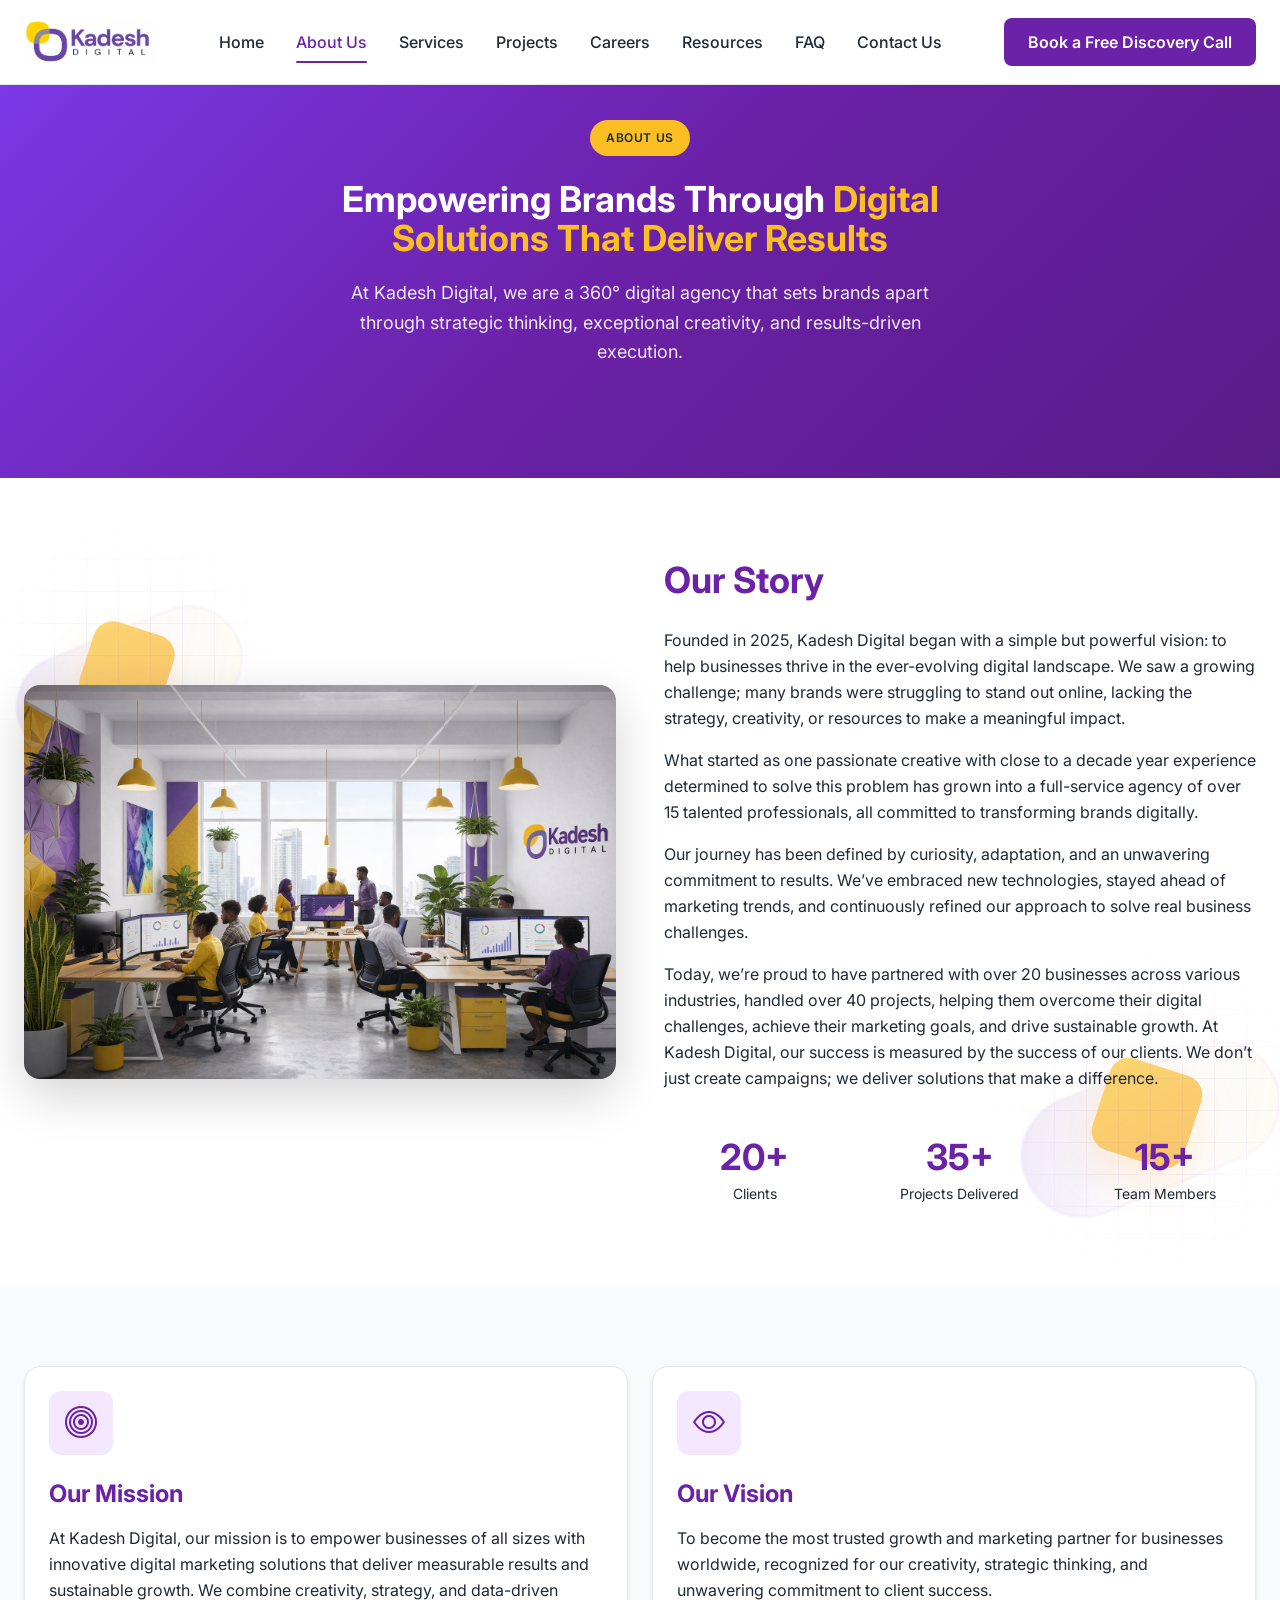
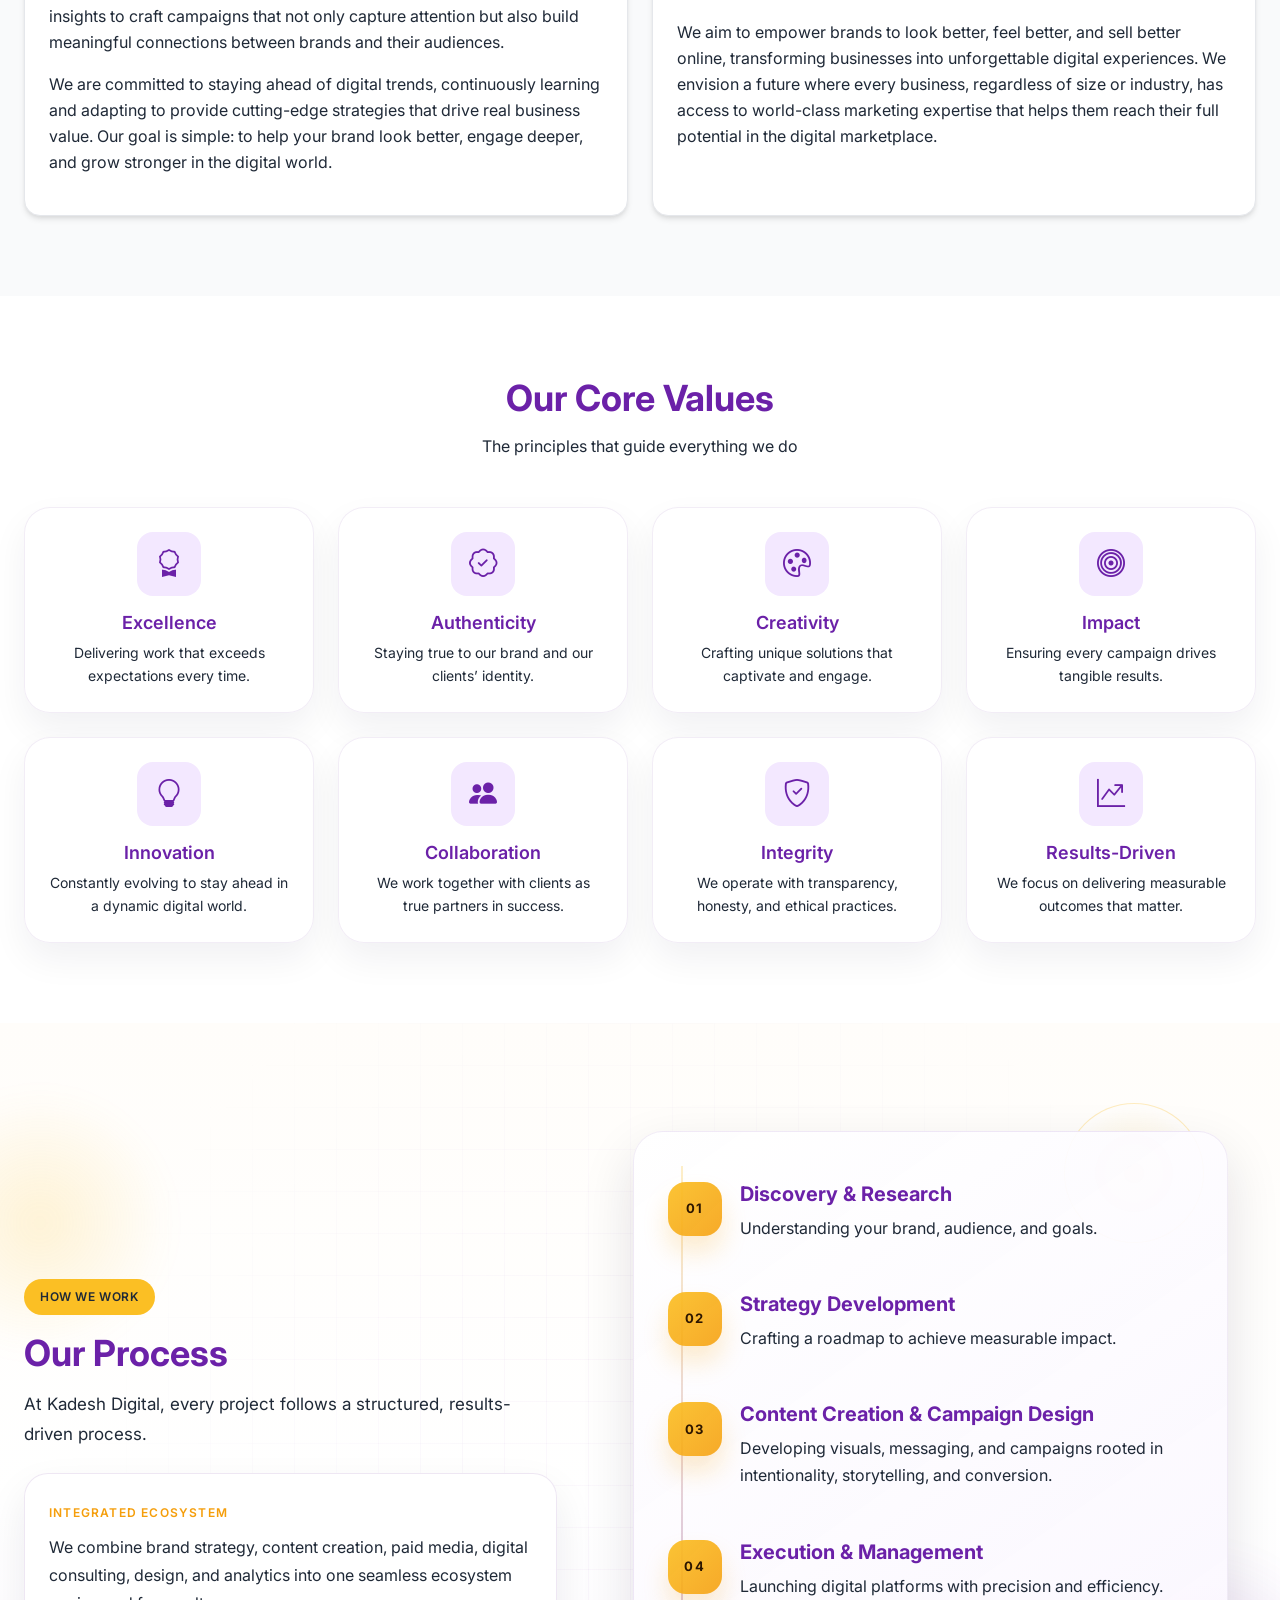
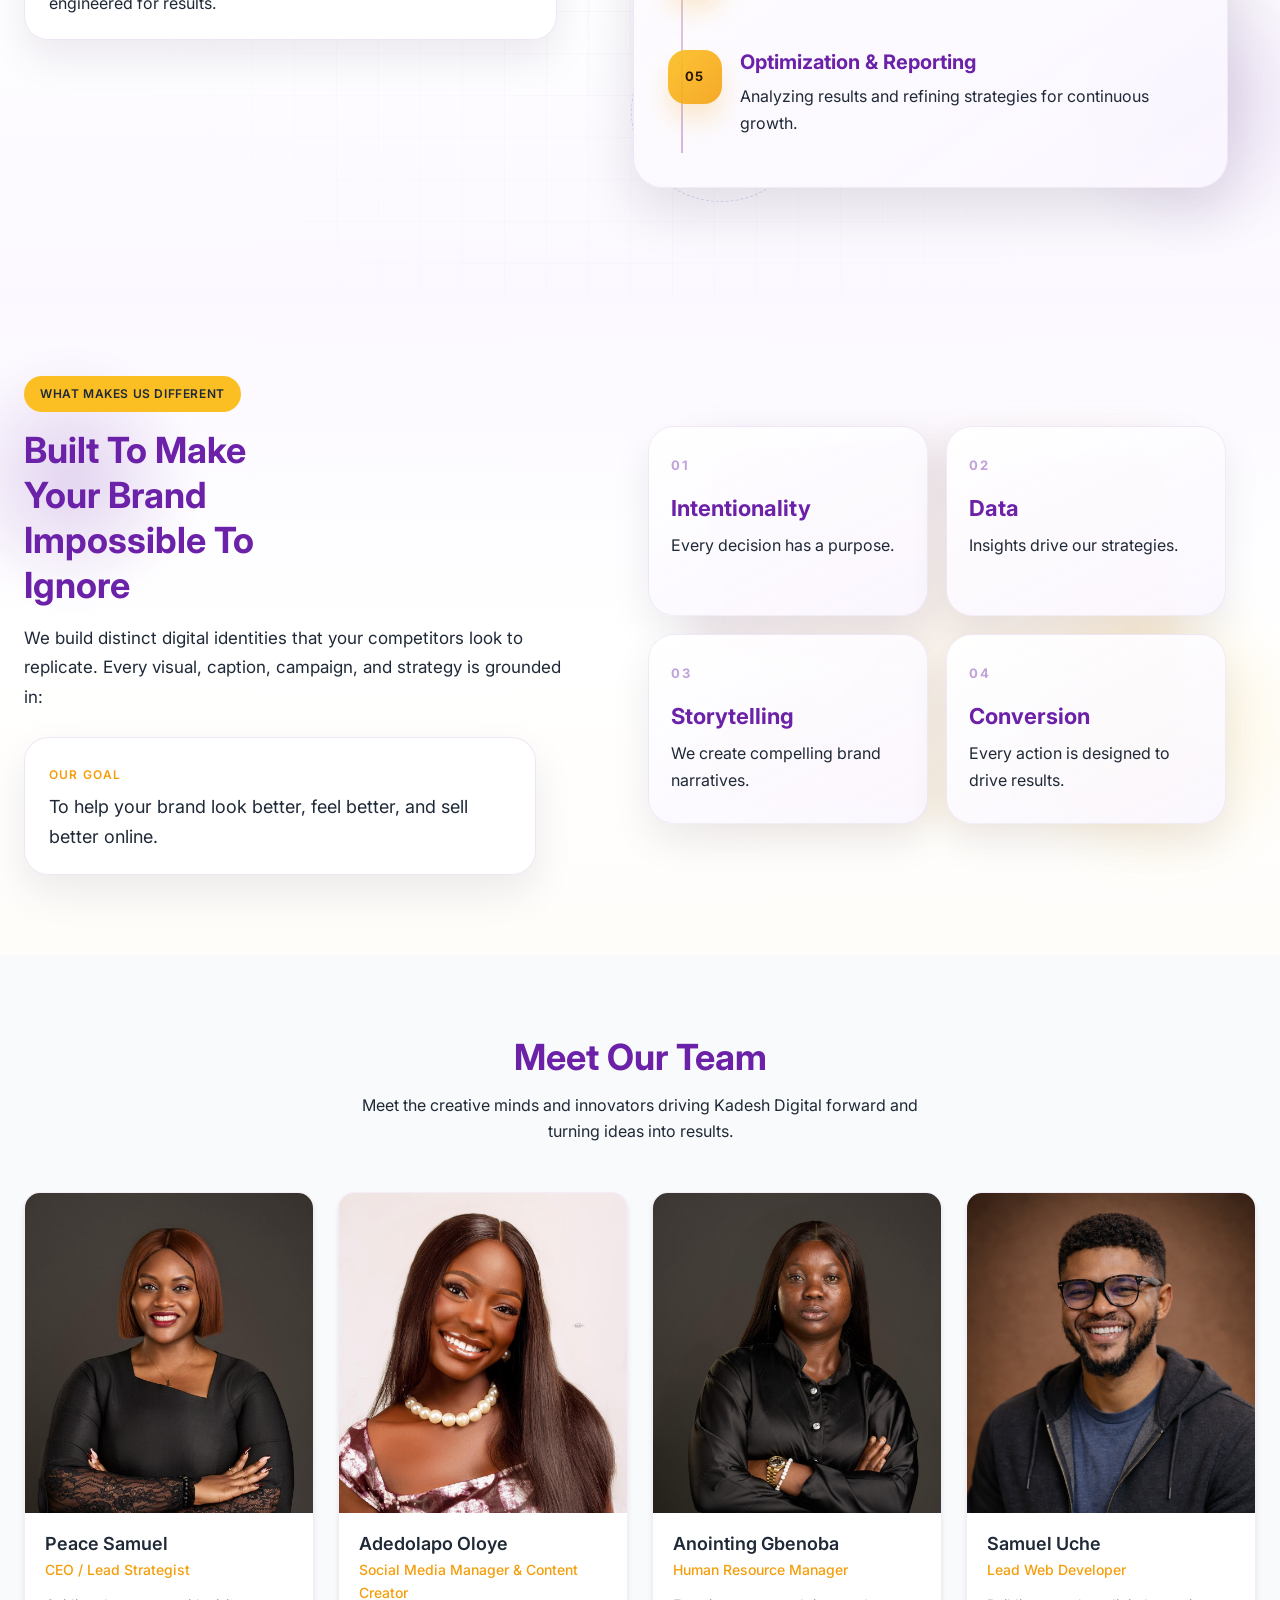
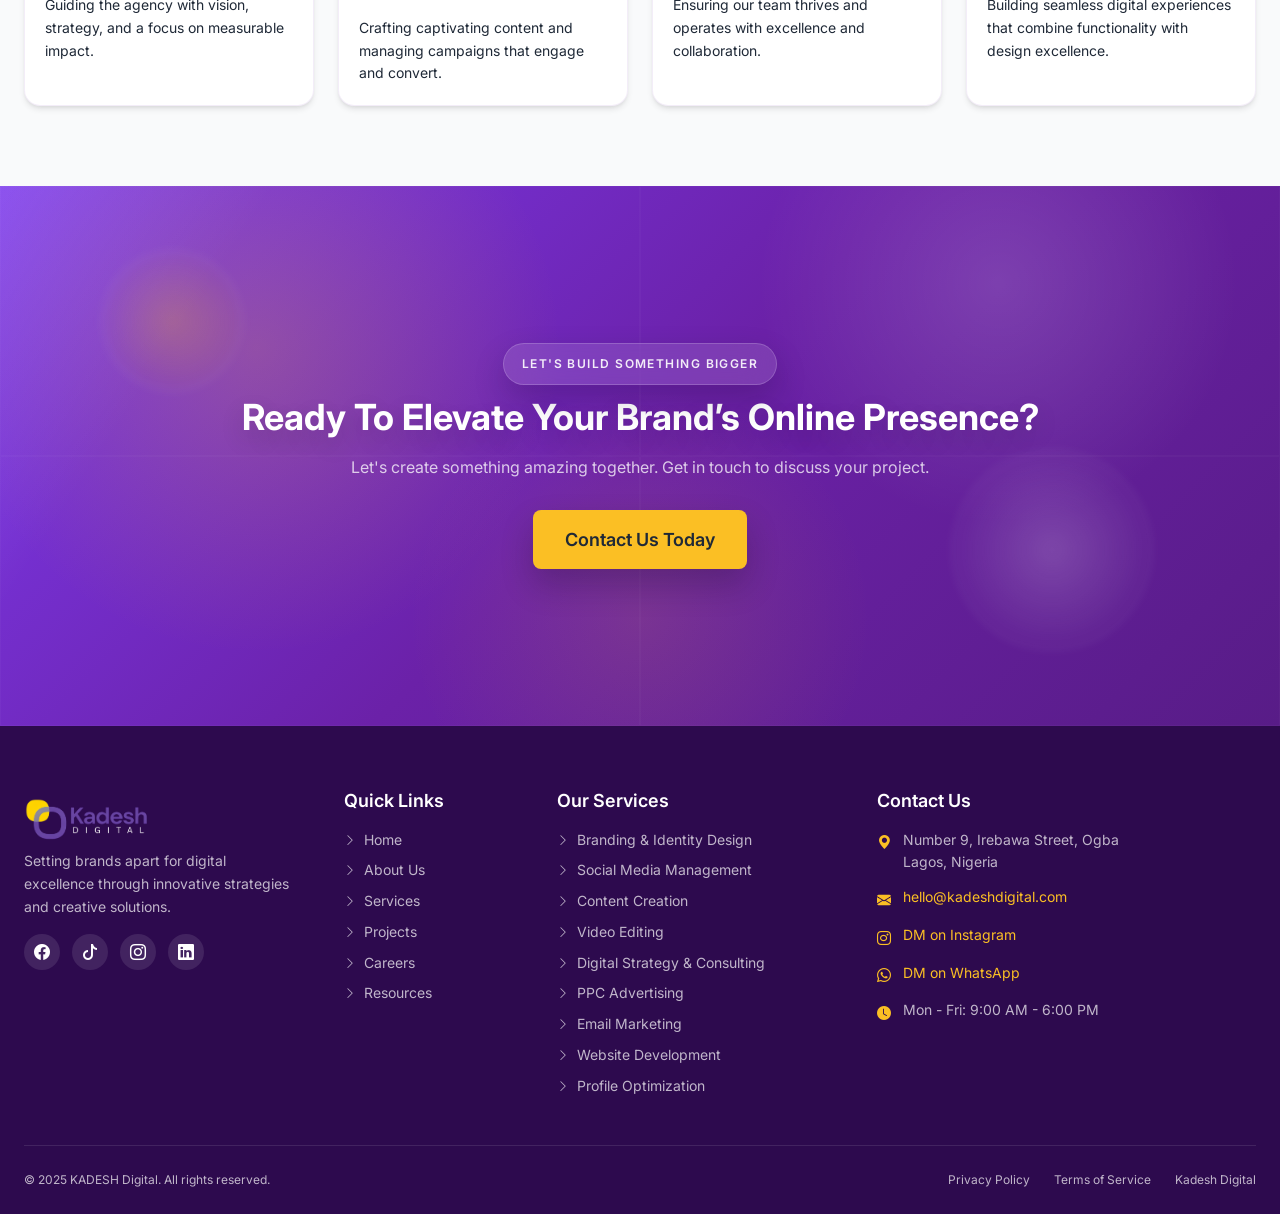
==== commit 4dfb338c: "Updated Pages" ====
--- a/about.html
+++ b/about.html
@@ -553,21 +553,29 @@
       </section>
 
       <!-- CTA Section -->
-      <section class="section bg-gradient-hero">
-        <div class="container-custom text-center">
-          <h2 class="text-white mb-4">
+      <section class="section bg-gradient-hero home-cta-section">
+        <div class="home-cta-orb home-cta-orb-one" aria-hidden="true"></div>
+        <div class="home-cta-orb home-cta-orb-two" aria-hidden="true"></div>
+        <div class="home-cta-grid" aria-hidden="true">
+          <span></span>
+          <span></span>
+          <span></span>
+          <span></span>
+        </div>
+        <div class="container-custom text-center home-cta-shell reveal">
+          <span class="home-cta-kicker">Let's Build Something Bigger</span>
+          <h2 class="text-white mb-4 home-cta-title">
             Ready To Elevate Your Brand’s Online Presence?
           </h2>
-          <p
-            class="text-white opacity-75 mb-5 mx-auto"
-            style="max-width: 600px"
-          >
+          <p class="text-white opacity-75 mb-5 mx-auto home-cta-copy">
             Let's create something amazing together. Get in touch to discuss
             your project.
           </p>
-          <a href="contact.html" class="btn btn-accent btn-lg"
-            >Contact Us Today</a
-          >
+          <div class="home-cta-actions">
+            <a href="contact.html" class="btn btn-accent btn-lg home-cta-primary"
+              >Contact Us Today</a
+            >
+          </div>
         </div>
       </section>
     </main>
--- a/assets/css/style.css
+++ b/assets/css/style.css
@@ -717,8 +717,18 @@
 .service-detail-icon {
   width: 72px !important;
   height: 72px !important;
+  display: inline-flex !important;
+  align-items: center !important;
+  justify-content: center !important;
+  padding: 0 !important;
+  flex-shrink: 0;
   background: linear-gradient(135deg, var(--color-primary-lighter), rgba(251, 191, 36, 0.22)) !important;
   border-radius: 20px !important;
+}
+
+.service-detail-icon i {
+  display: block;
+  line-height: 1;
 }
 
 /* Project Card */
@@ -783,6 +793,253 @@
 
 .card-project .project-link:hover {
   color: var(--color-primary-dark);
+}
+
+.case-study-hero {
+  position: relative;
+  overflow: hidden;
+  padding-top: clamp(120px, 14vw, 164px);
+  background:
+    radial-gradient(circle at 16% 18%, rgba(251, 191, 36, 0.16) 0%, rgba(251, 191, 36, 0) 28%),
+    radial-gradient(circle at 84% 10%, rgba(107, 33, 168, 0.16) 0%, rgba(107, 33, 168, 0) 34%),
+    linear-gradient(180deg, #ffffff 0%, #f9fafb 100%);
+}
+
+.case-study-shell {
+  position: relative;
+  z-index: 1;
+  display: grid;
+  grid-template-columns: minmax(0, 1.02fr) minmax(320px, 0.98fr);
+  gap: clamp(28px, 4vw, 54px);
+  align-items: center;
+}
+
+.case-study-kicker {
+  display: inline-flex;
+  align-items: center;
+  padding: 10px 16px;
+  margin-bottom: 18px;
+  border-radius: 999px;
+  background: rgba(107, 33, 168, 0.08);
+  color: var(--color-primary);
+  font-size: 12px;
+  font-weight: var(--font-semibold);
+  letter-spacing: 0.12em;
+  text-transform: uppercase;
+}
+
+.case-study-title {
+  margin-bottom: 20px;
+  color: var(--color-text-primary);
+  font-size: clamp(2.4rem, 4vw, 4.3rem);
+  line-height: 1.02;
+  letter-spacing: -0.04em;
+  text-wrap: balance;
+}
+
+.case-study-subtitle {
+  max-width: 42rem;
+  margin-bottom: 28px;
+  color: var(--color-text-secondary);
+  font-size: 1.08rem;
+  line-height: 1.8;
+}
+
+.case-study-meta {
+  display: flex;
+  flex-wrap: wrap;
+  gap: 14px 18px;
+  margin-bottom: 22px;
+}
+
+.case-study-meta span {
+  display: inline-flex;
+  align-items: center;
+  gap: 8px;
+  color: var(--color-text-secondary);
+  font-size: 14px;
+  font-weight: var(--font-medium);
+}
+
+.case-study-meta i {
+  color: var(--color-accent-hover);
+}
+
+.case-study-hero-art {
+  position: relative;
+  min-height: 100%;
+}
+
+.case-study-visual {
+  position: relative;
+  overflow: hidden;
+  border-radius: 32px;
+  background:
+    linear-gradient(155deg, rgba(255, 255, 255, 0.96), rgba(250, 246, 255, 0.86));
+  border: 1px solid rgba(107, 33, 168, 0.1);
+  box-shadow: 0 26px 60px rgba(24, 15, 43, 0.1);
+  padding: 20px;
+}
+
+.case-study-visual::before {
+  content: "";
+  position: absolute;
+  inset: 18px;
+  border-radius: 24px;
+  background: linear-gradient(135deg, rgba(251, 191, 36, 0.16), rgba(107, 33, 168, 0.1));
+  filter: blur(24px);
+  pointer-events: none;
+}
+
+.case-study-visual img {
+  position: relative;
+  z-index: 1;
+  width: 100%;
+  border-radius: 24px;
+  background: #fff;
+}
+
+.case-study-section {
+  position: relative;
+}
+
+.case-study-content-grid {
+  display: grid;
+  grid-template-columns: minmax(0, 1.04fr) minmax(260px, 0.72fr);
+  gap: clamp(26px, 4vw, 52px);
+  align-items: start;
+}
+
+.case-study-main {
+  display: grid;
+  gap: 26px;
+}
+
+.case-study-block {
+  padding: clamp(24px, 3vw, 34px);
+  border-radius: 28px;
+  background: rgba(255, 255, 255, 0.92);
+  border: 1px solid rgba(107, 33, 168, 0.08);
+  box-shadow: 0 18px 40px rgba(24, 15, 43, 0.06);
+}
+
+.case-study-block h2 {
+  margin-bottom: 14px;
+  color: var(--color-primary);
+  font-size: clamp(1.6rem, 2vw, 2rem);
+}
+
+.case-study-block p:last-child,
+.case-study-block ul:last-child {
+  margin-bottom: 0;
+}
+
+.case-study-prose p {
+  margin-bottom: 16px;
+  color: var(--color-text-secondary);
+  line-height: 1.82;
+}
+
+.case-study-prose ul {
+  margin: 0 0 18px 0;
+  padding-left: 1.2rem;
+  color: var(--color-text-secondary);
+}
+
+.case-study-prose li {
+  margin-bottom: 8px;
+  line-height: 1.75;
+}
+
+.case-study-prose strong {
+  color: var(--color-text-primary);
+}
+
+.case-study-sidebar {
+  position: sticky;
+  top: 108px;
+  display: grid;
+  gap: 20px;
+}
+
+.case-study-sidebar-panel {
+  padding: 24px;
+  border-radius: 24px;
+  background:
+    linear-gradient(160deg, rgba(255, 255, 255, 0.94), rgba(250, 246, 255, 0.86));
+  border: 1px solid rgba(107, 33, 168, 0.08);
+  box-shadow: 0 18px 36px rgba(24, 15, 43, 0.06);
+}
+
+.case-study-sidebar-panel h3 {
+  margin-bottom: 16px;
+  color: var(--color-primary);
+  font-size: 1.2rem;
+}
+
+.case-study-results {
+  margin: 0;
+  padding-left: 0;
+  list-style: none;
+}
+
+.case-study-results li {
+  position: relative;
+  padding-left: 28px;
+  margin-bottom: 12px;
+  color: var(--color-text-secondary);
+  line-height: 1.7;
+}
+
+.case-study-results li::before {
+  content: "";
+  position: absolute;
+  top: 10px;
+  left: 0;
+  width: 12px;
+  height: 12px;
+  border-radius: 50%;
+  background: linear-gradient(135deg, var(--color-accent) 0%, var(--color-primary-light) 100%);
+  box-shadow: 0 0 0 6px rgba(251, 191, 36, 0.08);
+}
+
+.case-study-related-header {
+  display: flex;
+  flex-wrap: wrap;
+  gap: 16px;
+  align-items: end;
+  justify-content: space-between;
+  margin-bottom: 26px;
+}
+
+.case-study-related-header h2 {
+  margin-bottom: 0;
+}
+
+@media (max-width: 991.98px) {
+  .case-study-shell,
+  .case-study-content-grid {
+    grid-template-columns: 1fr;
+  }
+
+  .case-study-sidebar {
+    position: static;
+  }
+}
+
+@media (max-width: 575.98px) {
+  .case-study-title {
+    font-size: 2.2rem;
+  }
+
+  .case-study-visual {
+    padding: 14px;
+    border-radius: 24px;
+  }
+
+  .case-study-visual img {
+    border-radius: 18px;
+  }
 }
 
 /* Team Card */
@@ -1607,6 +1864,613 @@
 
 .stat-item-white .stat-label {
   color: rgba(255, 255, 255, 0.8);
+}
+
+.project-impact-section {
+  position: relative;
+  overflow: hidden;
+  isolation: isolate;
+  background:
+    radial-gradient(circle at 16% 14%, rgba(251, 191, 36, 0.14) 0%, rgba(251, 191, 36, 0) 28%),
+    radial-gradient(circle at 84% 16%, rgba(168, 85, 247, 0.12) 0%, rgba(168, 85, 247, 0) 34%),
+    linear-gradient(180deg, #ffffff 0%, #f9fafb 48%, #f3f4f6 100%);
+}
+
+.project-impact-section .container-custom {
+  position: relative;
+  z-index: 1;
+}
+
+.project-impact-aurora {
+  position: absolute;
+  inset: auto;
+  border-radius: 50%;
+  filter: blur(18px);
+  pointer-events: none;
+  opacity: 0.58;
+}
+
+.project-impact-aurora-one {
+  top: 8%;
+  left: -10%;
+  width: 340px;
+  height: 340px;
+  background: radial-gradient(circle, rgba(251, 191, 36, 0.32) 0%, rgba(251, 191, 36, 0.08) 54%, transparent 74%);
+  animation: projectImpactDrift 13s ease-in-out infinite;
+}
+
+.project-impact-aurora-two {
+  right: -10%;
+  bottom: 4%;
+  width: 420px;
+  height: 420px;
+  background: radial-gradient(circle, rgba(168, 85, 247, 0.3) 0%, rgba(168, 85, 247, 0.08) 54%, transparent 74%);
+  animation: projectImpactDrift 16s ease-in-out infinite reverse;
+}
+
+.project-impact-grid {
+  position: absolute;
+  inset: 0;
+  background-image:
+    linear-gradient(rgba(107, 33, 168, 0.06) 1px, transparent 1px),
+    linear-gradient(90deg, rgba(107, 33, 168, 0.06) 1px, transparent 1px);
+  background-size: 92px 92px;
+  mask-image: linear-gradient(180deg, rgba(0, 0, 0, 0.18) 0%, rgba(0, 0, 0, 0) 78%);
+  opacity: 0.5;
+  pointer-events: none;
+}
+
+.project-impact-shell {
+  position: relative;
+  padding: 18px 0;
+}
+
+.project-impact-stage {
+  position: relative;
+  min-height: 700px;
+  display: flex;
+  align-items: center;
+  justify-content: center;
+  padding: 44px 0;
+  perspective: 1200px;
+}
+
+.project-impact-stars {
+  position: absolute;
+  inset: 0;
+  pointer-events: none;
+}
+
+.project-impact-star {
+  position: absolute;
+  width: 8px;
+  height: 8px;
+  border-radius: 50%;
+  background: radial-gradient(circle, rgba(255, 255, 255, 0.95) 0%, rgba(168, 85, 247, 0.4) 48%, rgba(168, 85, 247, 0) 100%);
+  box-shadow: 0 0 16px rgba(168, 85, 247, 0.22);
+  animation: projectImpactTwinkle 7s ease-in-out infinite;
+}
+
+.project-impact-star-one {
+  top: 14%;
+  left: 18%;
+}
+
+.project-impact-star-two {
+  top: 22%;
+  right: 17%;
+  animation-delay: 1s;
+}
+
+.project-impact-star-three {
+  top: 48%;
+  left: 10%;
+  animation-delay: 2s;
+}
+
+.project-impact-star-four {
+  top: 56%;
+  right: 8%;
+  animation-delay: 3s;
+}
+
+.project-impact-star-five {
+  bottom: 16%;
+  left: 24%;
+  animation-delay: 4s;
+}
+
+.project-impact-star-six {
+  bottom: 22%;
+  right: 22%;
+  animation-delay: 2.5s;
+}
+
+.project-impact-axis {
+  position: absolute;
+  left: 50%;
+  top: 50%;
+  pointer-events: none;
+  opacity: 0.48;
+}
+
+.project-impact-axis::before {
+  content: "";
+  position: absolute;
+  inset: 0;
+  background: linear-gradient(90deg, rgba(168, 85, 247, 0) 0%, rgba(168, 85, 247, 0.3) 50%, rgba(251, 191, 36, 0) 100%);
+  filter: blur(0.5px);
+  animation: projectImpactAxisPulse 8s ease-in-out infinite;
+}
+
+.project-impact-axis-horizontal {
+  width: min(100%, 880px);
+  height: 1px;
+  transform: translate(-50%, -50%);
+}
+
+.project-impact-axis-vertical {
+  width: 1px;
+  height: 520px;
+  transform: translate(-50%, -50%);
+}
+
+.project-impact-axis-vertical::before {
+  background: linear-gradient(180deg, rgba(168, 85, 247, 0) 0%, rgba(168, 85, 247, 0.24) 30%, rgba(251, 191, 36, 0.3) 70%, rgba(251, 191, 36, 0) 100%);
+}
+
+.project-impact-rings {
+  position: absolute;
+  inset: 50% auto auto 50%;
+  width: 600px;
+  height: 600px;
+  transform: translate(-50%, -50%);
+  pointer-events: none;
+  opacity: 0.72;
+}
+
+.project-impact-ring {
+  position: absolute;
+  inset: 0;
+  border-radius: 50%;
+  border: 1px solid rgba(107, 33, 168, 0.12);
+  box-shadow: inset 0 0 0 1px rgba(255, 255, 255, 0.42);
+  overflow: hidden;
+}
+
+.project-impact-ring::before {
+  content: "";
+  position: absolute;
+  inset: -22%;
+  border-radius: 50%;
+  background: conic-gradient(from 0deg, rgba(251, 191, 36, 0) 0deg, rgba(251, 191, 36, 0.3) 62deg, rgba(168, 85, 247, 0.24) 152deg, rgba(168, 85, 247, 0) 280deg, rgba(251, 191, 36, 0.24) 360deg);
+  opacity: 0.62;
+}
+
+.project-impact-ring-one {
+  animation: projectImpactRotate 22s linear infinite;
+}
+
+.project-impact-ring-two {
+  inset: 56px;
+  border-color: rgba(251, 191, 36, 0.22);
+  animation: projectImpactRotate 18s linear infinite reverse;
+}
+
+.project-impact-ring-three {
+  inset: 124px;
+  border-color: rgba(168, 85, 247, 0.24);
+  animation: projectImpactPulse 8s ease-in-out infinite;
+}
+
+.project-impact-beam {
+  position: absolute;
+  top: 50%;
+  left: 50%;
+  width: 700px;
+  height: 160px;
+  transform: translate(-50%, -50%) rotate(-18deg);
+  background: linear-gradient(90deg, rgba(251, 191, 36, 0), rgba(251, 191, 36, 0.24), rgba(168, 85, 247, 0.18), rgba(168, 85, 247, 0));
+  filter: blur(14px);
+  animation: projectImpactBeam 10s ease-in-out infinite;
+  opacity: 0.75;
+}
+
+.project-impact-core {
+  position: relative;
+  z-index: 2;
+  max-width: 560px;
+  padding: 52px 46px;
+  text-align: center;
+  border-radius: 40px;
+  background: linear-gradient(180deg, rgba(255, 255, 255, 0.9) 0%, rgba(255, 255, 255, 0.76) 100%);
+  border: 1px solid rgba(107, 33, 168, 0.08);
+  backdrop-filter: blur(22px);
+  box-shadow:
+    0 28px 60px rgba(88, 28, 135, 0.12),
+    inset 0 1px 0 rgba(255, 255, 255, 0.9);
+}
+
+.project-impact-core::before,
+.project-impact-core::after {
+  content: "";
+  position: absolute;
+  inset: auto;
+  border-radius: 999px;
+  pointer-events: none;
+}
+
+.project-impact-core::before {
+  top: 16px;
+  left: 24px;
+  width: 110px;
+  height: 110px;
+  background: radial-gradient(circle, rgba(251, 191, 36, 0.22) 0%, rgba(251, 191, 36, 0) 74%);
+  filter: blur(12px);
+}
+
+.project-impact-core::after {
+  right: 12px;
+  bottom: 16px;
+  width: 140px;
+  height: 140px;
+  background: radial-gradient(circle, rgba(168, 85, 247, 0.26) 0%, rgba(168, 85, 247, 0) 76%);
+  filter: blur(16px);
+}
+
+.project-impact-kicker {
+  display: inline-flex;
+  align-items: center;
+  margin-bottom: 18px;
+  color: var(--color-primary);
+  font-size: 12px;
+  font-weight: var(--font-semibold);
+  letter-spacing: 0.14em;
+  text-transform: uppercase;
+  padding: 10px 18px;
+  border-radius: 999px;
+  background: rgba(107, 33, 168, 0.06);
+  border: 1px solid rgba(107, 33, 168, 0.1);
+}
+
+.project-impact-kicker::after {
+  content: "";
+  width: 0;
+  height: 2px;
+}
+
+.project-impact-core h2 {
+  margin-bottom: 0;
+  color: var(--color-text-primary);
+  font-size: clamp(2rem, 3vw, 3.4rem);
+  line-height: 1.08;
+  letter-spacing: -0.03em;
+  text-wrap: balance;
+  position: relative;
+  z-index: 1;
+}
+
+.project-impact-node {
+  position: relative;
+  z-index: 2;
+  width: 230px;
+  display: flex;
+  flex-direction: column;
+  gap: 8px;
+  transition: transform var(--transition-base), opacity var(--transition-base), filter var(--transition-base);
+  transform-style: preserve-3d;
+}
+
+.project-impact-node-line {
+  display: none;
+}
+
+.project-impact-node::before {
+  display: none;
+}
+
+.project-impact-node strong {
+  display: inline-flex;
+  align-items: baseline;
+  width: max-content;
+  max-width: none;
+  font-size: clamp(2.4rem, 3vw, 4rem);
+  line-height: 0.95;
+  letter-spacing: -0.03em;
+  font-weight: 700;
+  white-space: nowrap;
+  padding-right: 0.08em;
+  text-shadow: 0 10px 22px rgba(88, 28, 135, 0.08);
+  background: linear-gradient(180deg, var(--color-primary) 0%, #9d4edd 100%);
+  -webkit-background-clip: text;
+  background-clip: text;
+  color: transparent;
+}
+
+.project-impact-connector {
+  position: absolute;
+  z-index: 1;
+  height: 2px;
+  width: 122px;
+  border-radius: 999px;
+  background: linear-gradient(90deg, rgba(251, 191, 36, 0.9) 0%, rgba(168, 85, 247, 0.24) 100%);
+  box-shadow:
+    0 0 18px rgba(251, 191, 36, 0.14),
+    0 0 1px rgba(168, 85, 247, 0.2);
+}
+
+.project-impact-connector::after {
+  content: "";
+  position: absolute;
+  top: 50%;
+  width: 14px;
+  height: 14px;
+  border-radius: 50%;
+  transform: translateY(-50%);
+  background: linear-gradient(135deg, #fbbf24 0%, #a855f7 100%);
+  box-shadow:
+    0 0 0 8px rgba(251, 191, 36, 0.08),
+    0 0 20px rgba(168, 85, 247, 0.18);
+}
+
+.project-impact-connector-one {
+  top: calc(50% - 128px);
+  left: calc(50% - 280px - 122px);
+}
+
+.project-impact-connector-one::after {
+  left: -7px;
+}
+
+.project-impact-connector-two {
+  top: calc(50% - 82px);
+  left: calc(50% + 280px);
+}
+
+.project-impact-connector-two::after {
+  right: -7px;
+}
+
+.project-impact-connector-three {
+  top: calc(50% + 130px);
+  left: calc(50% - 280px - 122px);
+}
+
+.project-impact-connector-three::after {
+  left: -7px;
+}
+
+.project-impact-connector-four {
+  top: calc(50% + 98px);
+  left: calc(50% + 280px);
+}
+
+.project-impact-connector-four::after {
+  right: -7px;
+}
+
+.project-impact-node span:last-child {
+  color: rgba(31, 41, 55, 0.72);
+  font-size: 0.88rem;
+  font-weight: 600;
+  line-height: 1.6;
+  text-transform: uppercase;
+  letter-spacing: 0.12em;
+}
+
+.project-impact-node-one {
+  position: absolute;
+  top: 16%;
+  left: 8%;
+  width: 220px;
+  text-align: left;
+  animation: projectImpactNodeFloat 8s ease-in-out infinite;
+}
+
+.project-impact-node-two {
+  position: absolute;
+  top: 19%;
+  right: 8%;
+  text-align: right;
+  animation: projectImpactNodeFloat 8s ease-in-out infinite 1s;
+}
+
+.project-impact-node-two strong,
+.project-impact-node-four strong {
+  margin-left: auto;
+}
+
+.project-impact-node-one strong,
+.project-impact-node-three strong {
+  margin-right: auto;
+}
+
+.project-impact-node-three {
+  position: absolute;
+  bottom: 12%;
+  left: 9%;
+  text-align: left;
+  animation: projectImpactNodeFloat 8s ease-in-out infinite 2s;
+}
+
+.project-impact-node-four {
+  position: absolute;
+  right: 9%;
+  bottom: 16%;
+  text-align: right;
+  animation: projectImpactNodeFloat 8s ease-in-out infinite 3s;
+}
+
+.project-impact-stage:hover .project-impact-node {
+  opacity: 0.72;
+  filter: saturate(0.8);
+}
+
+.project-impact-stage .project-impact-node:hover {
+  opacity: 1;
+  filter: saturate(1.15);
+  transform: translateY(-10px) scale(1.03) rotateX(4deg);
+}
+
+@keyframes projectImpactRotate {
+  from {
+    transform: rotate(0deg);
+  }
+  to {
+    transform: rotate(360deg);
+  }
+}
+
+@keyframes projectImpactPulse {
+  0%,
+  100% {
+    transform: scale(1);
+    opacity: 0.7;
+  }
+  50% {
+    transform: scale(1.05);
+    opacity: 1;
+  }
+}
+
+@keyframes projectImpactBeam {
+  0%,
+  100% {
+    opacity: 0.45;
+    transform: translate(-50%, -50%) rotate(-18deg) scaleX(0.92);
+  }
+  50% {
+    opacity: 0.9;
+    transform: translate(-50%, -50%) rotate(-12deg) scaleX(1.04);
+  }
+}
+
+@keyframes projectImpactNodeFloat {
+  0%,
+  100% {
+    transform: translateY(0);
+  }
+  50% {
+    transform: translateY(-10px);
+  }
+}
+
+@keyframes projectImpactDrift {
+  0%,
+  100% {
+    transform: translate3d(0, 0, 0) scale(1);
+  }
+  50% {
+    transform: translate3d(24px, -18px, 0) scale(1.04);
+  }
+}
+
+@keyframes projectImpactTwinkle {
+  0%,
+  100% {
+    opacity: 0.3;
+    transform: scale(0.8);
+  }
+  50% {
+    opacity: 1;
+    transform: scale(1.35);
+  }
+}
+
+@keyframes projectImpactAxisPulse {
+  0%,
+  100% {
+    opacity: 0.35;
+    transform: scaleX(0.94);
+  }
+  50% {
+    opacity: 1;
+    transform: scaleX(1.03);
+  }
+}
+
+@media (max-width: 991.98px) {
+  .project-impact-stage {
+    min-height: auto;
+    padding: 18px 0 0;
+    display: grid;
+    gap: 30px;
+  }
+
+  .project-impact-axis {
+    display: none;
+  }
+
+  .project-impact-connector {
+    display: none;
+  }
+
+  .project-impact-rings {
+    position: relative;
+    inset: auto;
+    width: min(100%, 420px);
+    height: 420px;
+    margin: 0 auto 8px;
+    transform: none;
+  }
+
+  .project-impact-core {
+    position: absolute;
+    inset: 50% auto auto 50%;
+    width: min(100%, 320px);
+    transform: translate(-50%, -50%);
+    padding: 30px 24px;
+  }
+
+  .project-impact-node {
+    position: relative;
+    top: auto;
+    right: auto;
+    bottom: auto;
+    left: auto;
+    width: 100%;
+    max-width: none;
+    text-align: left;
+    animation: none;
+  }
+
+  .project-impact-node strong,
+  .project-impact-node span:last-child {
+    text-align: left;
+  }
+}
+
+@media (max-width: 575.98px) {
+  .project-impact-star {
+    width: 6px;
+    height: 6px;
+  }
+
+  .project-impact-rings {
+    width: 320px;
+    height: 320px;
+  }
+
+  .project-impact-ring-two {
+    inset: 38px;
+  }
+
+  .project-impact-ring-three {
+    inset: 82px;
+  }
+
+  .project-impact-core {
+    width: min(100%, 260px);
+    padding: 22px 18px;
+  }
+
+  .project-impact-core h2 {
+    font-size: 1.5rem;
+  }
+
+  .project-impact-node strong {
+    font-size: 2.1rem;
+  }
 }
 
 /* ========================================
@@ -2798,6 +3662,31 @@
   overflow: hidden;
 }
 
+.careers-hero-badge,
+.careers-hero-title,
+.careers-hero-subtitle,
+.careers-hero-signals {
+  position: relative;
+  opacity: 0;
+  animation: careersHeroRise 0.8s cubic-bezier(0.22, 1, 0.36, 1) forwards;
+}
+
+.careers-hero-badge {
+  animation-delay: 0.08s;
+}
+
+.careers-hero-title {
+  animation-delay: 0.18s;
+}
+
+.careers-hero-subtitle {
+  animation-delay: 0.3s;
+}
+
+.careers-hero-signals {
+  animation-delay: 0.42s;
+}
+
 .careers-hero .container-custom {
   position: relative;
   z-index: 2;
@@ -2816,6 +3705,7 @@
   top: 10%;
   right: 8%;
   background: radial-gradient(circle, rgba(251, 191, 36, 0.22) 0%, rgba(251, 191, 36, 0.05) 58%, transparent 78%);
+  animation: driftOrb 11s ease-in-out infinite;
 }
 
 .careers-hero-orb-two {
@@ -2824,6 +3714,7 @@
   bottom: 8%;
   left: 10%;
   background: radial-gradient(circle, rgba(255, 255, 255, 0.16) 0%, rgba(255, 255, 255, 0.04) 60%, transparent 76%);
+  animation: driftOrbReverse 13s ease-in-out infinite;
 }
 
 .careers-hero-grid {
@@ -2836,6 +3727,7 @@
   background-size: 24px 24px;
   opacity: 0.24;
   mask-image: linear-gradient(135deg, transparent 0%, rgba(0, 0, 0, 0.95) 32%, rgba(0, 0, 0, 0.95) 100%);
+  animation: careersGridDrift 18s linear infinite;
 }
 
 .careers-hero-signals {
@@ -2857,6 +3749,23 @@
   letter-spacing: 0.06em;
   text-transform: uppercase;
   backdrop-filter: blur(8px);
+  animation: careersSignalFloat 5.6s ease-in-out infinite;
+}
+
+.careers-hero-signals span:nth-child(2) {
+  animation-delay: 0.6s;
+}
+
+.careers-hero-signals span:nth-child(3) {
+  animation-delay: 1.2s;
+}
+
+.careers-hero-signals span:nth-child(4) {
+  animation-delay: 1.8s;
+}
+
+.careers-hero-signals span:nth-child(5) {
+  animation-delay: 2.4s;
 }
 
 .careers-kicker {
@@ -2909,6 +3818,12 @@
 .careers-manifesto div {
   padding-top: 16px;
   border-top: 2px solid rgba(107, 33, 168, 0.12);
+  transition: transform var(--transition-base), border-color var(--transition-base);
+}
+
+.careers-manifesto div:hover {
+  transform: translateY(-4px);
+  border-color: rgba(107, 33, 168, 0.26);
 }
 
 .careers-manifesto strong {
@@ -3007,6 +3922,13 @@
   background:
     linear-gradient(145deg, rgba(255, 255, 255, 0.98) 0%, rgba(246, 240, 255, 0.96) 100%);
   box-shadow: 0 18px 36px rgba(67, 28, 114, 0.08);
+  transition: transform var(--transition-base), box-shadow var(--transition-base), border-color var(--transition-base);
+}
+
+.career-role:hover {
+  transform: translateY(-8px);
+  box-shadow: 0 28px 48px rgba(67, 28, 114, 0.14);
+  border-color: rgba(107, 33, 168, 0.22);
 }
 
 .career-role-header {
@@ -3109,6 +4031,12 @@
 .careers-process-step {
   padding: 20px 18px 0 0;
   border-top: 1px solid rgba(255, 255, 255, 0.18);
+  transition: transform var(--transition-base), border-color var(--transition-base);
+}
+
+.careers-process-step:hover {
+  transform: translateY(-6px);
+  border-color: rgba(251, 191, 36, 0.42);
 }
 
 .step-no {
@@ -3155,6 +4083,1270 @@
   color: var(--color-primary);
   text-decoration: underline;
   text-underline-offset: 4px;
+}
+
+/* ========================================
+   RESOURCES PAGE
+   ======================================== */
+.resources-hero {
+  position: relative;
+  overflow: hidden;
+  padding-top: clamp(116px, 13vw, 156px);
+  padding-bottom: clamp(82px, 11vw, 118px);
+}
+
+.resources-hero-shell {
+  position: relative;
+  z-index: 2;
+  display: grid;
+  grid-template-columns: minmax(0, 1.02fr) minmax(320px, 0.98fr);
+  gap: clamp(28px, 4vw, 54px);
+  align-items: center;
+}
+
+.resources-hero-copy {
+  max-width: 660px;
+}
+
+.resources-hero-badge,
+.resources-hero-title,
+.resources-hero-subtitle,
+.resources-hero-actions,
+.resources-hero-metrics {
+  opacity: 0;
+  animation: resourcesHeroLift 0.85s cubic-bezier(0.22, 1, 0.36, 1) forwards;
+}
+
+.resources-hero-badge {
+  animation-delay: 0.06s;
+}
+
+.resources-hero-title {
+  animation-delay: 0.16s;
+}
+
+.resources-hero-subtitle {
+  animation-delay: 0.28s;
+}
+
+.resources-hero-actions {
+  animation-delay: 0.4s;
+}
+
+.resources-hero-metrics {
+  animation-delay: 0.52s;
+}
+
+.resources-hero-title {
+  margin-bottom: 22px;
+  line-height: 1.02;
+  white-space: normal !important;
+  text-wrap: balance;
+}
+
+.resources-hero-subtitle {
+  max-width: 42rem;
+  margin-bottom: 28px;
+}
+
+.resources-hero-actions {
+  display: flex;
+  flex-wrap: wrap;
+  justify-content: center;
+  gap: 14px;
+}
+
+.resources-hero-metrics {
+  display: grid;
+  grid-template-columns: repeat(3, minmax(0, 1fr));
+  gap: 14px;
+  margin-top: 30px;
+}
+
+.resources-hero-metrics div {
+  padding: 18px 16px;
+  border-radius: 24px;
+  background: rgba(255, 255, 255, 0.08);
+  border: 1px solid rgba(255, 255, 255, 0.14);
+  box-shadow: 0 20px 40px rgba(38, 11, 66, 0.16);
+  backdrop-filter: blur(12px);
+}
+
+.resources-hero-metrics strong {
+  display: block;
+  margin-bottom: 6px;
+  color: var(--color-white);
+  font-size: 1.15rem;
+}
+
+.resources-hero-metrics span {
+  color: rgba(255, 255, 255, 0.82);
+  font-size: 0.92rem;
+  line-height: 1.55;
+}
+
+.resources-hero-orb {
+  position: absolute;
+  border-radius: 50%;
+  filter: blur(2px);
+  pointer-events: none;
+}
+
+.resources-hero-orb-one {
+  width: 380px;
+  height: 380px;
+  top: -4%;
+  right: -4%;
+  background: radial-gradient(circle, rgba(251, 191, 36, 0.28) 0%, rgba(251, 191, 36, 0.08) 48%, transparent 76%);
+  animation: driftOrb 14s ease-in-out infinite;
+}
+
+.resources-hero-orb-two {
+  width: 260px;
+  height: 260px;
+  bottom: 6%;
+  left: 4%;
+  background: radial-gradient(circle, rgba(255, 255, 255, 0.16) 0%, rgba(255, 255, 255, 0.05) 60%, transparent 82%);
+  animation: driftOrbReverse 16s ease-in-out infinite;
+}
+
+.resources-hero-grid {
+  position: absolute;
+  inset: 10% 2% 8% 54%;
+  border-radius: 36px;
+  background-image:
+    linear-gradient(rgba(255, 255, 255, 0.12) 1px, transparent 1px),
+    linear-gradient(90deg, rgba(255, 255, 255, 0.12) 1px, transparent 1px);
+  background-size: 28px 28px;
+  opacity: 0.24;
+  mask-image: linear-gradient(135deg, transparent 0%, rgba(0, 0, 0, 0.94) 28%, rgba(0, 0, 0, 0.98) 100%);
+  animation: resourcesGridDrift 20s linear infinite;
+}
+
+.resources-stage {
+  position: relative;
+  min-height: 560px;
+}
+
+.resources-stage-glow {
+  position: absolute;
+  inset: 18% 8% 16% 8%;
+  border-radius: 36px;
+  background:
+    radial-gradient(circle at 50% 50%, rgba(251, 191, 36, 0.16) 0%, rgba(251, 191, 36, 0.04) 34%, transparent 68%),
+    radial-gradient(circle at 70% 20%, rgba(255, 255, 255, 0.16) 0%, transparent 50%);
+  filter: blur(12px);
+}
+
+.resources-stage-card {
+  position: absolute;
+  border-radius: 30px;
+  border: 1px solid rgba(255, 255, 255, 0.16);
+  box-shadow: 0 30px 70px rgba(25, 9, 48, 0.26);
+  backdrop-filter: blur(14px);
+}
+
+.resources-stage-card-main {
+  inset: 8% 5% 8% 18%;
+  z-index: 3;
+  padding: 34px 30px;
+  background:
+    linear-gradient(160deg, rgba(255, 255, 255, 0.96) 0%, rgba(247, 239, 255, 0.93) 56%, rgba(255, 247, 218, 0.92) 100%);
+  animation: resourcesCardFloatMain 8s ease-in-out infinite;
+}
+
+.resources-stage-card-main h2 {
+  margin-bottom: 16px;
+  color: var(--color-primary);
+  font-size: clamp(2rem, 3vw, 2.7rem);
+  line-height: 1.08;
+}
+
+.resources-stage-card-main p {
+  max-width: 28rem;
+  margin-bottom: 26px;
+  font-size: 1rem;
+}
+
+.resources-stage-label {
+  display: inline-flex;
+  align-items: center;
+  padding: 10px 14px;
+  margin-bottom: 18px;
+  border-radius: 999px;
+  background: rgba(107, 33, 168, 0.08);
+  color: var(--color-primary);
+  font-size: 12px;
+  font-weight: var(--font-semibold);
+  letter-spacing: 0.08em;
+  text-transform: uppercase;
+}
+
+.resources-stage-tags {
+  display: flex;
+  flex-wrap: wrap;
+  gap: 10px;
+}
+
+.resources-stage-tags span {
+  display: inline-flex;
+  align-items: center;
+  padding: 10px 14px;
+  border-radius: 999px;
+  background: rgba(107, 33, 168, 0.08);
+  color: var(--color-primary);
+  font-size: 12px;
+  font-weight: var(--font-semibold);
+  letter-spacing: 0.06em;
+  text-transform: uppercase;
+}
+
+.resources-stage-card-side {
+  width: min(270px, 54%);
+  padding: 22px 20px;
+  color: var(--color-white);
+}
+
+.resources-stage-card-offer {
+  top: 8%;
+  left: 3%;
+  z-index: 1;
+  min-height: 210px;
+  background: linear-gradient(155deg, rgba(251, 191, 36, 0.92) 0%, rgba(245, 158, 11, 0.9) 100%);
+  border: 1px solid rgba(255, 255, 255, 0.26);
+  box-shadow: 0 26px 48px rgba(245, 158, 11, 0.22);
+  transform: rotate(-6deg);
+  animation: resourcesCardFloatSide 10s ease-in-out infinite;
+}
+
+.resources-stage-card-plan {
+  right: 0;
+  bottom: 6%;
+  background: linear-gradient(155deg, rgba(78, 31, 133, 0.92) 0%, rgba(47, 13, 79, 0.94) 100%);
+  animation: resourcesCardFloatSideReverse 11s ease-in-out infinite;
+}
+
+.resources-mini-title {
+  display: block;
+  margin-bottom: 12px;
+  font-size: 1rem;
+  font-weight: var(--font-bold);
+  line-height: 1.4;
+}
+
+.resources-mini-line {
+  display: block;
+  width: 56px;
+  height: 3px;
+  margin-bottom: 12px;
+  border-radius: 999px;
+  background: rgba(255, 255, 255, 0.64);
+}
+
+.resources-mini-text {
+  display: block;
+  color: rgba(255, 255, 255, 0.9);
+  font-size: 0.92rem;
+  line-height: 1.6;
+}
+
+.resources-story-section {
+  position: relative;
+  background:
+    radial-gradient(circle at top right, rgba(243, 232, 255, 0.92) 0%, rgba(255, 255, 255, 0) 38%),
+    linear-gradient(180deg, #fcfbff 0%, #ffffff 100%);
+}
+
+.resources-story-layout {
+  display: grid;
+  grid-template-columns: minmax(0, 0.94fr) minmax(0, 1.06fr);
+  gap: clamp(30px, 4vw, 54px);
+  align-items: center;
+}
+
+.resources-kicker {
+  display: inline-flex;
+  align-items: center;
+  margin-bottom: 14px;
+  color: var(--color-primary);
+  font-size: 12px;
+  font-weight: var(--font-semibold);
+  letter-spacing: 0.08em;
+  text-transform: uppercase;
+}
+
+.resources-kicker-light {
+  color: #fcd34d;
+}
+
+.resources-story-copy h2,
+.resources-section-head h2,
+.resources-spectrum-copy h2,
+.resources-cta-band h2 {
+  color: var(--color-primary);
+  margin-bottom: 16px;
+}
+
+.resources-story-grid {
+  display: grid;
+  grid-template-columns: repeat(3, minmax(0, 1fr));
+  gap: 18px;
+}
+
+.resources-story-card {
+  min-height: 100%;
+  padding: 24px 22px;
+  border-radius: 26px;
+  border: 1px solid rgba(107, 33, 168, 0.12);
+  background: linear-gradient(160deg, #ffffff 0%, #faf6ff 100%);
+  box-shadow: 0 18px 40px rgba(67, 28, 114, 0.08);
+  transition: transform var(--transition-base), box-shadow var(--transition-base), border-color var(--transition-base);
+}
+
+.resources-story-card:hover {
+  transform: translateY(-8px);
+  border-color: rgba(107, 33, 168, 0.22);
+  box-shadow: 0 26px 48px rgba(67, 28, 114, 0.13);
+}
+
+.resources-story-card i {
+  display: inline-flex;
+  align-items: center;
+  justify-content: center;
+  width: 52px;
+  height: 52px;
+  margin-bottom: 18px;
+  border-radius: 18px;
+  background: rgba(107, 33, 168, 0.08);
+  color: var(--color-primary);
+  font-size: 1.35rem;
+}
+
+.resources-story-card strong {
+  display: block;
+  margin-bottom: 8px;
+  color: var(--color-text-primary);
+  font-size: 1rem;
+}
+
+.resources-story-card span {
+  color: var(--color-text-secondary);
+  font-size: 0.94rem;
+  line-height: 1.65;
+}
+
+.resources-featured-section {
+  position: relative;
+  overflow: hidden;
+  background:
+    radial-gradient(circle at 12% 16%, rgba(251, 191, 36, 0.12) 0%, transparent 22%),
+    radial-gradient(circle at 86% 14%, rgba(107, 33, 168, 0.1) 0%, transparent 24%),
+    linear-gradient(180deg, #ffffff 0%, #f8f4ff 100%);
+}
+
+.resources-featured-section::before {
+  content: "";
+  position: absolute;
+  inset: 64px auto auto 6%;
+  width: min(420px, 34vw);
+  height: 1px;
+  background: linear-gradient(90deg, rgba(107, 33, 168, 0.28), rgba(107, 33, 168, 0));
+  pointer-events: none;
+}
+
+.resources-section-head {
+  max-width: 840px;
+  margin-bottom: 32px;
+}
+
+.resources-featured-shell {
+  position: relative;
+  z-index: 1;
+  display: grid;
+  grid-template-columns: minmax(0, 1.02fr) minmax(260px, 0.72fr);
+  gap: 28px;
+  align-items: end;
+  margin-bottom: 26px;
+  padding: 30px 32px 0;
+  border-radius: 34px 34px 0 0;
+  background:
+    linear-gradient(180deg, rgba(255, 255, 255, 0.9) 0%, rgba(250, 246, 255, 0.94) 100%);
+  border: 1px solid rgba(107, 33, 168, 0.08);
+  border-bottom: 0;
+  box-shadow: 0 24px 56px rgba(42, 17, 72, 0.08);
+}
+
+.resources-featured-heading h2 {
+  max-width: 15ch;
+  margin-bottom: 0;
+  font-size: clamp(1.9rem, 2.8vw, 3rem);
+  line-height: 1.04;
+  letter-spacing: -0.04em;
+}
+
+.resources-featured-intro {
+  padding: 16px 0 8px;
+}
+
+.resources-featured-intro p {
+  margin-bottom: 18px;
+  max-width: 32rem;
+  font-size: 0.98rem;
+  line-height: 1.75;
+}
+
+.resources-featured-signals {
+  display: flex;
+  flex-wrap: wrap;
+  gap: 10px;
+}
+
+.resources-featured-signals span,
+.resource-offer-tags span,
+.resource-spotlight-kicker {
+  display: inline-flex;
+  align-items: center;
+  padding: 9px 13px;
+  border-radius: 999px;
+  font-size: 11px;
+  font-weight: var(--font-semibold);
+  letter-spacing: 0.08em;
+  text-transform: uppercase;
+}
+
+.resources-featured-signals span {
+  background: rgba(107, 33, 168, 0.08);
+  color: var(--color-primary);
+  border: 1px solid rgba(107, 33, 168, 0.08);
+}
+
+.resources-featured-editorial {
+  position: relative;
+  z-index: 1;
+  display: grid;
+  grid-template-columns: minmax(300px, 0.84fr) minmax(0, 1.16fr);
+  gap: 26px;
+  align-items: stretch;
+  padding: 0 32px 30px;
+  border-radius: 0 0 34px 34px;
+  background:
+    linear-gradient(180deg, rgba(250, 246, 255, 0.94) 0%, rgba(255, 255, 255, 0.98) 100%);
+  border: 1px solid rgba(107, 33, 168, 0.08);
+  border-top: 0;
+  box-shadow: 0 24px 56px rgba(42, 17, 72, 0.08);
+}
+
+.resource-spotlight-card {
+  position: relative;
+  overflow: hidden;
+  border-radius: 34px;
+  box-shadow: 0 24px 60px rgba(42, 17, 72, 0.1);
+  transition: transform var(--transition-base), box-shadow var(--transition-base), border-color var(--transition-base);
+}
+
+.resource-spotlight-card::before {
+  content: "";
+  position: absolute;
+  inset: auto 0 0 0;
+  height: 4px;
+  opacity: 0;
+  transition: opacity var(--transition-base);
+}
+
+.resource-spotlight-card:hover {
+  transform: translateY(-10px);
+  box-shadow: 0 34px 70px rgba(42, 17, 72, 0.16);
+}
+
+.resource-spotlight-card:hover::before {
+  opacity: 1;
+}
+
+.resource-spotlight-offer {
+  border: 1px solid rgba(245, 158, 11, 0.16);
+  background:
+    linear-gradient(180deg, rgba(255, 249, 236, 0.96) 0%, rgba(255, 255, 255, 0.98) 100%);
+}
+
+.resource-spotlight-offer::before {
+  background: linear-gradient(90deg, rgba(245, 158, 11, 0.95), rgba(251, 191, 36, 0.4));
+}
+
+.resource-spotlight-ebook {
+  padding: 30px 30px 32px;
+  border: 1px solid rgba(107, 33, 168, 0.14);
+  background:
+    linear-gradient(160deg, #ffffff 0%, #f6f0ff 58%, #fffaf1 100%);
+}
+
+.resource-spotlight-ebook::before {
+  background: linear-gradient(90deg, rgba(107, 33, 168, 0.95), rgba(251, 191, 36, 0.42));
+}
+
+.resource-spotlight-frame {
+  display: flex;
+  flex-direction: column;
+  min-height: 100%;
+  padding: 32px 28px 28px;
+}
+
+.resource-spotlight-head {
+  display: flex;
+  align-items: center;
+  justify-content: space-between;
+  gap: 18px;
+  margin-bottom: 20px;
+}
+
+.resource-spotlight-copy h3,
+.resource-ebook-copy h3 {
+  color: var(--color-primary);
+  font-size: clamp(1.9rem, 2.3vw, 2.5rem);
+  line-height: 1.08;
+  letter-spacing: -0.03em;
+}
+
+.resource-spotlight-kicker {
+  margin-bottom: 16px;
+  background: rgba(107, 33, 168, 0.08);
+  color: var(--color-primary);
+}
+
+.resource-feature-pill {
+  display: inline-flex;
+  align-items: center;
+  padding: 10px 14px;
+  border-radius: 999px;
+  background: rgba(107, 33, 168, 0.08);
+  color: var(--color-primary);
+  font-size: 12px;
+  font-weight: var(--font-semibold);
+  letter-spacing: 0.08em;
+  text-transform: uppercase;
+}
+
+.resource-feature-icon {
+  display: inline-flex;
+  align-items: center;
+  justify-content: center;
+  width: 54px;
+  height: 54px;
+  border-radius: 18px;
+  background: rgba(255, 255, 255, 0.72);
+  color: var(--color-primary);
+  box-shadow: 0 14px 26px rgba(67, 28, 114, 0.08);
+  font-size: 1.35rem;
+}
+
+.resource-spotlight-copy p {
+  margin-bottom: 0;
+  font-size: 1rem;
+  line-height: 1.75;
+}
+
+.resource-offer-checklist {
+  display: grid;
+  gap: 10px;
+  margin: 0 0 22px;
+}
+
+.resource-offer-checklist span {
+  display: flex;
+  align-items: flex-start;
+  gap: 10px;
+  padding: 12px 14px;
+  border-radius: 18px;
+  background: rgba(255, 255, 255, 0.72);
+  color: var(--color-text-primary);
+  font-size: 0.93rem;
+  line-height: 1.6;
+  border: 1px solid rgba(245, 158, 11, 0.12);
+}
+
+.resource-offer-checklist i {
+  margin-top: 2px;
+  color: #d97706;
+}
+
+.resource-offer-metrics {
+  display: grid;
+  gap: 14px;
+  margin: 24px 0 20px;
+}
+
+.resource-offer-metrics div {
+  padding: 18px 18px 16px;
+  border-radius: 22px;
+  background: rgba(255, 255, 255, 0.72);
+  border: 1px solid rgba(245, 158, 11, 0.14);
+  box-shadow: 0 12px 28px rgba(245, 158, 11, 0.08);
+}
+
+.resource-offer-metrics strong {
+  display: block;
+  margin-bottom: 6px;
+  color: var(--color-text-primary);
+  font-size: 1rem;
+}
+
+.resource-offer-metrics span {
+  color: rgba(31, 41, 55, 0.76);
+  font-size: 0.92rem;
+  line-height: 1.6;
+}
+
+.resource-offer-footer {
+  display: flex;
+  flex-direction: column;
+  gap: 18px;
+  margin-top: auto;
+}
+
+.resource-offer-tags {
+  display: flex;
+  flex-wrap: wrap;
+  gap: 10px;
+}
+
+.resource-offer-tags span {
+  background: rgba(245, 158, 11, 0.12);
+  color: #9a5800;
+}
+
+.resource-ebook-layout {
+  display: grid;
+  grid-template-columns: minmax(200px, 240px) minmax(0, 1fr);
+  gap: 30px;
+  align-items: center;
+}
+
+.resource-ebook-copy h3 {
+  margin-top: 0;
+  margin-bottom: 16px;
+}
+
+.resource-ebook-copy p {
+  margin-bottom: 16px;
+}
+
+.resource-ebook-meta {
+  display: flex;
+  flex-wrap: wrap;
+  gap: 10px;
+  margin-bottom: 16px;
+}
+
+.resource-ebook-meta span {
+  display: inline-flex;
+  align-items: center;
+  padding: 10px 14px;
+  border-radius: 999px;
+  background: rgba(107, 33, 168, 0.08);
+  color: var(--color-primary);
+  font-size: 12px;
+  font-weight: var(--font-semibold);
+  letter-spacing: 0.04em;
+  text-transform: uppercase;
+}
+
+.resource-book-link {
+  display: block;
+  width: min(100%, 220px);
+  margin: 0;
+  perspective: 1800px;
+}
+
+.resource-book-link:hover {
+  color: inherit;
+}
+
+.resource-book-mockup {
+  position: relative;
+  display: block;
+  transform-style: preserve-3d;
+  transition: transform 500ms ease, filter 500ms ease;
+}
+
+.resource-book-link:hover .resource-book-mockup {
+  transform: rotateY(-12deg) rotateX(4deg) translateY(-8px);
+  filter: drop-shadow(0 28px 34px rgba(22, 8, 42, 0.26));
+}
+
+.resource-book-spine {
+  position: absolute;
+  top: 14px;
+  bottom: 14px;
+  left: -16px;
+  width: 18px;
+  border-radius: 10px 0 0 10px;
+  background:
+    linear-gradient(180deg, #6a0000 0%, #8f0808 46%, #5e0101 100%);
+  transform: rotateY(88deg) translateZ(8px);
+  transform-origin: right center;
+  box-shadow: inset -2px 0 8px rgba(255, 255, 255, 0.12);
+}
+
+.resource-book-cover {
+  position: relative;
+  display: flex;
+  flex-direction: column;
+  align-items: center;
+  min-height: 350px;
+  padding: 22px 16px 16px;
+  border-radius: 8px 18px 18px 8px;
+  overflow: hidden;
+  background:
+    linear-gradient(180deg, #980202 0 54%, #f8f4f0 54% 86%, #980202 86% 100%);
+  border: 1px solid rgba(70, 8, 8, 0.2);
+  box-shadow:
+    0 26px 42px rgba(23, 7, 38, 0.18),
+    14px 0 20px rgba(70, 8, 8, 0.08),
+    inset 0 0 0 1px rgba(255, 255, 255, 0.16);
+}
+
+.resource-book-cover::before {
+  content: "";
+  position: absolute;
+  inset: 0;
+  background:
+    linear-gradient(90deg, rgba(255, 255, 255, 0.16), transparent 16%, transparent 78%, rgba(0, 0, 0, 0.08)),
+    linear-gradient(180deg, rgba(255, 255, 255, 0.08), transparent 24%);
+  pointer-events: none;
+}
+
+.resource-book-title,
+.resource-book-ribbon,
+.resource-book-author,
+.resource-book-photo-frame {
+  position: relative;
+  z-index: 1;
+}
+
+.resource-book-title {
+  max-width: 10ch;
+  margin: 2px auto 16px;
+  color: #ffffff;
+  text-align: center;
+  font-size: clamp(1.15rem, 1.8vw, 1.65rem);
+  font-weight: 800;
+  line-height: 1.1;
+  letter-spacing: -0.04em;
+  text-transform: uppercase;
+  text-wrap: balance;
+}
+
+.resource-book-ribbon {
+  display: inline-flex;
+  align-items: center;
+  justify-content: center;
+  padding: 8px 10px;
+  margin-bottom: 12px;
+  background: #efe1d2;
+  color: #2f2a27;
+  font-size: 0.72rem;
+  font-weight: 500;
+  letter-spacing: 0.01em;
+  text-align: center;
+}
+
+.resource-book-photo-frame {
+  width: min(100%, 165px);
+  aspect-ratio: 1 / 1.06;
+  overflow: hidden;
+  background: #403731;
+  box-shadow: 0 18px 24px rgba(23, 7, 38, 0.16);
+}
+
+.resource-book-photo-frame img {
+  width: 100%;
+  height: 100%;
+  object-fit: cover;
+  object-position: center 18%;
+}
+
+.resource-book-author {
+  margin-top: auto;
+  color: #ffffff;
+  font-size: 0.72rem;
+  letter-spacing: 0.18em;
+  text-transform: uppercase;
+}
+
+.resource-book-cta {
+  position: absolute;
+  right: 10px;
+  bottom: 10px;
+  z-index: 2;
+  display: inline-flex;
+  align-items: center;
+  gap: 8px;
+  padding: 9px 12px;
+  border-radius: 999px;
+  background: rgba(15, 23, 42, 0.78);
+  color: #ffffff;
+  font-size: 0.7rem;
+  font-weight: var(--font-semibold);
+  letter-spacing: 0.05em;
+  text-transform: uppercase;
+  backdrop-filter: blur(8px);
+  box-shadow: 0 12px 24px rgba(15, 23, 42, 0.18);
+}
+
+.resource-book-cta i {
+  font-size: 1rem;
+  color: #fbbf24;
+}
+
+.resource-feature-link {
+  display: inline-flex;
+  align-items: center;
+  gap: 10px;
+  margin-top: 12px;
+  font-weight: var(--font-semibold);
+  color: var(--color-primary);
+}
+
+.resource-feature-link i {
+  transition: transform var(--transition-base);
+}
+
+.resource-feature-link:hover i {
+  transform: translate(4px, -4px);
+}
+
+.resource-checklist {
+  display: grid;
+  gap: 10px;
+  margin-bottom: 18px;
+}
+
+.resource-checklist span {
+  display: flex;
+  align-items: flex-start;
+  gap: 10px;
+  color: var(--color-text-primary);
+  line-height: 1.6;
+}
+
+.resource-checklist i {
+  margin-top: 3px;
+  color: #f59e0b;
+}
+
+.resources-featured-footer {
+  display: flex;
+  align-items: center;
+  justify-content: space-between;
+  gap: 18px 24px;
+  padding: 18px 26px 0;
+}
+
+.resources-featured-footer p {
+  margin-bottom: 0;
+  max-width: 55rem;
+  color: rgba(31, 41, 55, 0.76);
+  font-size: 0.96rem;
+}
+
+.resources-featured-footer-tags {
+  display: flex;
+  flex-wrap: wrap;
+  gap: 10px;
+}
+
+.resources-featured-footer-tags span {
+  display: inline-flex;
+  align-items: center;
+  padding: 9px 13px;
+  border-radius: 999px;
+  background: rgba(17, 24, 39, 0.04);
+  color: rgba(31, 41, 55, 0.72);
+  font-size: 11px;
+  font-weight: var(--font-semibold);
+  letter-spacing: 0.08em;
+  text-transform: uppercase;
+}
+
+/* Simplified featured resources redesign */
+.resources-featured-section {
+  background:
+    radial-gradient(circle at 14% 16%, rgba(251, 191, 36, 0.08) 0%, transparent 22%),
+    linear-gradient(180deg, #ffffff 0%, #faf7ff 100%);
+}
+
+.resources-featured-section::before {
+  display: none;
+}
+
+.resources-featured-shell {
+  display: grid;
+  grid-template-columns: 1fr;
+  gap: 12px;
+  align-items: start;
+  margin-bottom: 22px;
+  padding: 0;
+  border: 0;
+  border-radius: 0;
+  background: transparent;
+  box-shadow: none;
+}
+
+.resources-featured-title {
+  max-width: none;
+  margin-bottom: 0;
+  font-size: clamp(2rem, 3vw, 3rem);
+  line-height: 1.04;
+  letter-spacing: -0.04em;
+}
+
+.resources-featured-intro {
+  margin: 0;
+  padding: 0 0 6px;
+  max-width: 52rem;
+  color: rgba(31, 41, 55, 0.74);
+  font-size: 1rem;
+  line-height: 1.75;
+}
+
+.resources-featured-editorial {
+  display: grid;
+  grid-template-columns: minmax(280px, 0.78fr) minmax(0, 1.22fr);
+  gap: 20px;
+  padding: 0;
+  border: 0;
+  border-radius: 0;
+  background: transparent;
+  box-shadow: none;
+}
+
+.resource-spotlight-card {
+  border-radius: 28px;
+  box-shadow: 0 18px 42px rgba(42, 17, 72, 0.08);
+}
+
+.resource-spotlight-card:hover {
+  transform: translateY(-6px);
+  box-shadow: 0 28px 54px rgba(42, 17, 72, 0.12);
+}
+
+.resource-spotlight-offer {
+  display: flex;
+  flex-direction: column;
+  justify-content: space-between;
+  padding: 28px 24px;
+  background: linear-gradient(160deg, #fff8eb 0%, #ffffff 100%);
+}
+
+.resource-spotlight-offer h3,
+.resource-ebook-copy h3 {
+  margin-bottom: 14px;
+  color: var(--color-primary);
+  font-size: clamp(1.65rem, 2.1vw, 2.2rem);
+  line-height: 1.08;
+  letter-spacing: -0.03em;
+}
+
+.resource-spotlight-offer p,
+.resource-ebook-copy p {
+  margin-bottom: 16px;
+  color: rgba(31, 41, 55, 0.78);
+  line-height: 1.72;
+}
+
+.resource-offer-tags {
+  margin: 4px 0 18px;
+}
+
+.resource-offer-tags span {
+  background: rgba(245, 158, 11, 0.12);
+  color: #9a5800;
+}
+
+.resource-spotlight-ebook {
+  padding: 24px;
+  background: linear-gradient(160deg, #ffffff 0%, #f7f1ff 100%);
+}
+
+.resource-ebook-layout {
+  grid-template-columns: minmax(210px, 250px) minmax(0, 1fr);
+  gap: 24px;
+  align-items: center;
+}
+
+.resource-ebook-copy .resource-feature-pill {
+  margin-bottom: 14px;
+}
+
+.resource-ebook-meta {
+  margin-bottom: 18px;
+}
+
+.resource-ebook-meta span {
+  padding: 9px 12px;
+  font-size: 11px;
+}
+
+.resource-book-link {
+  width: min(100%, 235px);
+  margin: 0 auto;
+  perspective: 1400px;
+}
+
+.resource-book-open {
+  position: relative;
+  display: block;
+  width: 100%;
+  height: 260px;
+  transform-style: preserve-3d;
+  transition: transform 420ms ease;
+}
+
+.resource-book-link:hover .resource-book-open {
+  transform: translateY(-4px) rotateZ(-1deg);
+}
+
+.resource-book-open-pages {
+  position: absolute;
+  inset: 12px 4px 10px 42%;
+  border-radius: 10px 16px 16px 10px;
+  background:
+    linear-gradient(180deg, #fffdf9 0%, #f6efe6 100%);
+  box-shadow:
+    inset 0 0 0 1px rgba(140, 120, 100, 0.08),
+    18px 18px 26px rgba(29, 13, 51, 0.12);
+}
+
+.resource-book-open-pages::before {
+  content: "";
+  position: absolute;
+  inset: 8px 10px 8px 14px;
+  border-radius: 8px 12px 12px 8px;
+  background:
+    repeating-linear-gradient(
+      180deg,
+      rgba(170, 150, 130, 0.12) 0 2px,
+      transparent 2px 8px
+    );
+  opacity: 0.5;
+}
+
+.resource-book-open-shadow {
+  position: absolute;
+  inset: auto 18px -10px 26px;
+  height: 18px;
+  border-radius: 50%;
+  background: rgba(34, 12, 58, 0.16);
+  filter: blur(10px);
+}
+
+.resource-book-open-cover {
+  position: absolute;
+  inset: 0 auto 0 0;
+  width: 72%;
+  display: flex;
+  flex-direction: column;
+  align-items: center;
+  padding: 18px 14px 14px;
+  border-radius: 10px 14px 14px 10px;
+  overflow: hidden;
+  background:
+    linear-gradient(180deg, #980202 0 54%, #f8f4f0 54% 86%, #980202 86% 100%);
+  border: 1px solid rgba(70, 8, 8, 0.2);
+  box-shadow:
+    0 16px 30px rgba(23, 7, 38, 0.18),
+    10px 0 16px rgba(70, 8, 8, 0.08);
+  transform-origin: left center;
+  transform: perspective(1200px) rotateY(-28deg);
+}
+
+.resource-book-open-cover::before {
+  content: "";
+  position: absolute;
+  inset: 0;
+  background:
+    linear-gradient(90deg, rgba(255, 255, 255, 0.12), transparent 20%, transparent 82%, rgba(0, 0, 0, 0.08));
+  pointer-events: none;
+}
+
+.resource-book-title,
+.resource-book-ribbon,
+.resource-book-author,
+.resource-book-photo-frame,
+.resource-book-cta {
+  position: relative;
+  z-index: 1;
+}
+
+.resource-book-title {
+  max-width: 10ch;
+  margin: 0 auto 12px;
+  font-size: 1rem;
+}
+
+.resource-book-ribbon {
+  margin-bottom: 10px;
+  padding: 7px 8px;
+  font-size: 0.6rem;
+}
+
+.resource-book-photo-frame {
+  width: min(100%, 122px);
+}
+
+.resource-book-author {
+  font-size: 0.56rem;
+  letter-spacing: 0.16em;
+}
+
+.resource-book-cta {
+  right: 8px;
+  bottom: 8px;
+  padding: 7px 10px;
+  font-size: 0.6rem;
+}
+
+.resources-spectrum-section {
+  position: relative;
+  overflow: hidden;
+  background: linear-gradient(135deg, #4e1f85 0%, #2f0d4f 100%);
+}
+
+.resources-spectrum-section::before {
+  content: "";
+  position: absolute;
+  inset: -10% 48% 14% -8%;
+  border-radius: 50%;
+  background: radial-gradient(circle, rgba(251, 191, 36, 0.18) 0%, rgba(251, 191, 36, 0) 72%);
+  filter: blur(10px);
+  pointer-events: none;
+}
+
+.resources-spectrum-shell {
+  position: relative;
+  z-index: 1;
+  display: grid;
+  grid-template-columns: minmax(0, 0.92fr) minmax(0, 1.08fr);
+  gap: clamp(28px, 4vw, 52px);
+  align-items: center;
+}
+
+.resources-spectrum-copy h2,
+.resources-spectrum-copy p {
+  color: var(--color-white);
+}
+
+.resources-spectrum-copy p {
+  color: rgba(255, 255, 255, 0.82);
+  font-size: 1.02rem;
+}
+
+.resources-spectrum-panels {
+  display: grid;
+  gap: 16px;
+}
+
+.resources-spectrum-panel {
+  position: relative;
+  overflow: hidden;
+  padding: 22px 24px;
+  border-radius: 24px;
+  border: 1px solid rgba(255, 255, 255, 0.12);
+  background: rgba(255, 255, 255, 0.08);
+  box-shadow: 0 18px 42px rgba(19, 7, 34, 0.2);
+  backdrop-filter: blur(10px);
+  transition: transform var(--transition-base), border-color var(--transition-base), background-color var(--transition-base);
+}
+
+.resources-spectrum-panel:hover {
+  transform: translateX(8px);
+  border-color: rgba(251, 191, 36, 0.34);
+  background: rgba(255, 255, 255, 0.11);
+}
+
+.resources-spectrum-panel strong {
+  display: block;
+  margin-bottom: 6px;
+  color: var(--color-white);
+  font-size: 1rem;
+}
+
+.resources-spectrum-panel span {
+  color: rgba(255, 255, 255, 0.8);
+  font-size: 0.94rem;
+  line-height: 1.65;
+}
+
+.resources-cta-band {
+  position: relative;
+  overflow: hidden;
+  padding: 38px 0 8px;
+  border-top: 1px solid rgba(107, 33, 168, 0.14);
+}
+
+.resources-cta-band::after {
+  content: "";
+  position: absolute;
+  top: 0;
+  right: 0;
+  width: 220px;
+  height: 3px;
+  background: linear-gradient(90deg, transparent 0%, #6b21a8 40%, #fbbf24 100%);
+}
+
+.resources-cta-band h2 {
+  max-width: 820px;
+}
+
+.resources-cta-actions {
+  display: flex;
+  flex-wrap: wrap;
+  gap: 14px;
+  margin-top: 26px;
+}
+
+.reveal.reveal-left {
+  transform: translate3d(-32px, 24px, 0);
+}
+
+.reveal.reveal-right {
+  transform: translate3d(32px, 24px, 0);
+}
+
+.reveal.active .careers-stagger-item,
+.careers-process-step.active {
+  opacity: 1;
+  transform: translate3d(0, 0, 0);
+}
+
+.careers-benefits .careers-stagger-item,
+.careers-process-step {
+  opacity: 0;
+  transform: translate3d(0, 26px, 0);
+  transition: opacity 0.65s ease, transform 0.65s ease, border-color var(--transition-base);
+}
+
+.reveal.active .careers-stagger-item:nth-child(1),
+.careers-process-step.active:nth-child(1) {
+  transition-delay: 0.08s;
+}
+
+.reveal.active .careers-stagger-item:nth-child(2),
+.careers-process-step.active:nth-child(2) {
+  transition-delay: 0.16s;
+}
+
+.reveal.active .careers-stagger-item:nth-child(3),
+.careers-process-step.active:nth-child(3) {
+  transition-delay: 0.24s;
+}
+
+.reveal.active .careers-stagger-item:nth-child(4),
+.careers-process-step.active:nth-child(4) {
+  transition-delay: 0.32s;
+}
+
+.reveal.active .careers-stagger-item:nth-child(5) {
+  transition-delay: 0.4s;
 }
 
 /* ========================================
@@ -3243,6 +5435,210 @@
   font-size: var(--font-size-sm);
   color: var(--color-text-secondary);
   margin-bottom: 0;
+}
+
+.process-flow-section {
+  position: relative;
+  overflow: hidden;
+  isolation: isolate;
+  background: linear-gradient(180deg, #ffffff 0%, #fbfbfd 100%);
+  border-top: 1px solid rgba(15, 23, 42, 0.06);
+  border-bottom: 1px solid rgba(15, 23, 42, 0.06);
+}
+
+.process-flow-section .container-custom {
+  position: relative;
+  z-index: 1;
+}
+
+.process-flow-glow {
+  display: none;
+}
+
+.process-flow-glow-left {
+  display: none;
+}
+
+.process-flow-glow-right {
+  display: none;
+}
+
+.process-flow-grid {
+  position: absolute;
+  inset: 0;
+  background-image:
+    linear-gradient(rgba(15, 23, 42, 0.04) 1px, transparent 1px),
+    linear-gradient(90deg, rgba(15, 23, 42, 0.04) 1px, transparent 1px);
+  background-size: 84px 84px;
+  mask-image: linear-gradient(180deg, rgba(0, 0, 0, 0.12) 0%, rgba(0, 0, 0, 0) 78%);
+  opacity: 0.28;
+  pointer-events: none;
+}
+
+.process-flow-row {
+  position: relative;
+}
+
+.process-flow-row > div {
+  position: relative;
+}
+
+.process-step-flow {
+  position: relative;
+  min-height: 100%;
+  padding: 34px 28px 30px;
+  text-align: left;
+  border-radius: 28px;
+  border: 1px solid rgba(107, 33, 168, 0.1);
+  background:
+    linear-gradient(180deg, rgba(255, 255, 255, 0.98) 0%, rgba(250, 245, 255, 0.96) 100%);
+  box-shadow:
+    0 18px 38px rgba(38, 25, 59, 0.08),
+    inset 0 1px 0 rgba(255, 255, 255, 0.9);
+  backdrop-filter: blur(8px);
+  transition:
+    transform var(--transition-base),
+    box-shadow var(--transition-base),
+    border-color var(--transition-base);
+}
+
+.process-step-flow::before {
+  content: "";
+  position: absolute;
+  inset: 0;
+  background: linear-gradient(135deg, rgba(251, 191, 36, 0.14), transparent 34%, transparent 72%, rgba(107, 33, 168, 0.08));
+  opacity: 0.65;
+  pointer-events: none;
+}
+
+.process-step-flow::after {
+  content: "";
+  position: absolute;
+  top: 92px;
+  left: calc(100% + 12px);
+  width: calc(100% - 24px);
+  height: 2px;
+  background: linear-gradient(90deg, rgba(107, 33, 168, 0.28) 0%, rgba(251, 191, 36, 0.92) 48%, rgba(107, 33, 168, 0.28) 100%);
+  box-shadow: 0 0 0 6px rgba(251, 191, 36, 0.08);
+  z-index: 0;
+}
+
+.process-flow-row > div:last-child .process-step-flow::after {
+  display: none;
+}
+
+.process-flow-row > div:not(:last-child) .process-step-flow::before,
+.process-flow-row > div:not(:last-child) .process-step-flow::after {
+  will-change: transform, opacity;
+}
+
+.process-flow-row > div:not(:last-child) .process-step-flow::after {
+  animation: processConnectorPulse 4.8s ease-in-out infinite;
+}
+
+.process-step-flow .step-number {
+  position: relative;
+  width: 76px;
+  height: 76px;
+  margin: 0 0 22px;
+  background: linear-gradient(135deg, rgba(107, 33, 168, 0.14), rgba(251, 191, 36, 0.3));
+  box-shadow:
+    inset 0 1px 0 rgba(255, 255, 255, 0.9),
+    0 14px 30px rgba(107, 33, 168, 0.12);
+  transition: transform var(--transition-base);
+}
+
+.process-step-flow .step-number::after {
+  content: "";
+  position: absolute;
+  inset: -8px;
+  border-radius: 50%;
+  border: 1px solid rgba(107, 33, 168, 0.16);
+  opacity: 0.7;
+}
+
+.process-step-flow h4,
+.process-step-flow p,
+.process-step-flow .step-number {
+  position: relative;
+  z-index: 1;
+}
+
+.process-step-flow h4 {
+  margin-bottom: 14px;
+  font-size: 1.2rem;
+}
+
+.process-step-flow p {
+  line-height: 1.75;
+}
+
+.process-flow-row > div:nth-child(1) .process-step-flow {
+  animation: processCardFloat 7s ease-in-out infinite;
+}
+
+.process-flow-row > div:nth-child(2) .process-step-flow {
+  animation: processCardFloat 7s ease-in-out infinite 0.8s;
+}
+
+.process-flow-row > div:nth-child(3) .process-step-flow {
+  animation: processCardFloat 7s ease-in-out infinite 1.6s;
+}
+
+.process-flow-row > div:nth-child(4) .process-step-flow {
+  animation: processCardFloat 7s ease-in-out infinite 2.4s;
+}
+
+.process-step-flow:hover {
+  animation-play-state: paused;
+  transform: translateY(-10px) scale(1.01);
+  border-color: rgba(251, 191, 36, 0.4);
+  box-shadow:
+    0 28px 48px rgba(38, 25, 59, 0.14),
+    inset 0 1px 0 rgba(255, 255, 255, 0.95);
+}
+
+.process-step-flow:hover .step-number {
+  transform: scale(1.06);
+}
+
+.process-step-flow:hover::after {
+  box-shadow: 0 0 0 12px rgba(251, 191, 36, 0.12);
+}
+
+@keyframes processCardFloat {
+  0%,
+  100% {
+    transform: translateY(0);
+  }
+  50% {
+    transform: translateY(-8px);
+  }
+}
+
+@keyframes processConnectorPulse {
+  0% {
+    opacity: 0.52;
+    transform: scaleX(0.96);
+  }
+  50% {
+    opacity: 1;
+    transform: scaleX(1.04);
+  }
+  100% {
+    opacity: 0.52;
+    transform: scaleX(0.96);
+  }
+}
+
+@media (max-width: 991.98px) {
+  .process-step-flow::after {
+    display: none;
+  }
+
+  .process-step-flow .step-number {
+    margin: 0 auto 20px;
+  }
 }
 
 /* ========================================
@@ -4033,6 +6429,53 @@
    RESPONSIVE STYLES
    ======================================== */
 @media (max-width: 991px) {
+  .resources-featured-shell,
+  .resources-featured-editorial,
+  .resource-ebook-layout {
+    grid-template-columns: 1fr;
+    gap: 22px;
+  }
+
+  .resources-featured-heading h2 {
+    max-width: none;
+  }
+
+  .resources-featured-intro {
+    padding-top: 0;
+    padding-bottom: 0;
+  }
+
+  .resource-book-link {
+    margin: 0 auto;
+  }
+
+  .resources-hero-shell,
+  .resources-story-layout,
+  .resources-spectrum-shell {
+    grid-template-columns: 1fr;
+  }
+
+  .resources-hero {
+    padding-top: 118px;
+  }
+
+  .resources-stage {
+    min-height: 500px;
+    margin-top: 10px;
+  }
+
+  .resources-stage-card-main {
+    inset: 12% 6% 10% 14%;
+  }
+
+  .resources-stage-card-side {
+    width: min(240px, 52%);
+  }
+
+  .resources-story-grid {
+    grid-template-columns: 1fr;
+  }
+
   .nav-menu {
     display: none;
     position: absolute;
@@ -4327,6 +6770,104 @@
     --font-size-3xl: 24px;
   }
 
+  .resources-hero {
+    padding-top: 104px;
+    padding-bottom: 74px;
+  }
+
+  .resources-hero-actions,
+  .resources-cta-actions {
+    flex-direction: column;
+  }
+
+  .resources-hero-actions .btn,
+  .resources-cta-actions .btn {
+    width: 100%;
+  }
+
+  .resources-hero-metrics {
+    grid-template-columns: 1fr;
+  }
+
+  .resources-stage {
+    min-height: auto;
+    display: grid;
+    gap: 16px;
+  }
+
+  .resources-stage-card,
+  .resources-stage-card-main,
+  .resources-stage-card-side,
+  .resources-stage-card-offer,
+  .resources-stage-card-plan {
+    position: relative;
+    inset: auto;
+    width: 100%;
+  }
+
+  .resources-stage-card-main,
+  .resources-stage-card-side {
+    padding: 24px 20px;
+  }
+
+  .resources-stage-card-main h2 {
+    font-size: 1.8rem;
+  }
+
+  .resources-hero-grid {
+    inset: 18% -6% 14% 34%;
+  }
+
+  .resources-story-copy h2,
+  .resources-section-head h2,
+  .resources-featured-heading h2,
+  .resources-spectrum-copy h2,
+  .resources-cta-band h2 {
+    font-size: 28px;
+  }
+
+  .resource-spotlight-card {
+    border-radius: 24px;
+  }
+
+  .resource-spotlight-ebook {
+    padding: 24px 20px;
+  }
+
+  .resource-spotlight-offer,
+  .resource-spotlight-ebook {
+    padding: 24px 20px;
+  }
+
+  .resource-spotlight-offer h3,
+  .resource-ebook-copy h3 {
+    font-size: 1.6rem;
+  }
+
+  .resource-book-link {
+    width: min(100%, 220px);
+  }
+
+  .resource-book-open {
+    height: 236px;
+  }
+
+  .resource-book-title {
+    font-size: 0.9rem;
+  }
+
+  .resource-book-ribbon {
+    font-size: 0.56rem;
+  }
+
+  .resource-book-photo-frame {
+    width: min(100%, 112px);
+  }
+
+  .resource-book-author {
+    font-size: 0.5rem;
+  }
+
   .hero-section {
     min-height: 100dvh;
     padding: 96px 0 24px;
@@ -4842,6 +7383,92 @@
   }
 }
 
+@keyframes careersHeroRise {
+  from {
+    opacity: 0;
+    transform: translate3d(0, 28px, 0);
+  }
+  to {
+    opacity: 1;
+    transform: translate3d(0, 0, 0);
+  }
+}
+
+@keyframes careersGridDrift {
+  0% {
+    transform: translate3d(0, 0, 0);
+  }
+  50% {
+    transform: translate3d(10px, -12px, 0);
+  }
+  100% {
+    transform: translate3d(0, 0, 0);
+  }
+}
+
+@keyframes careersSignalFloat {
+  0%,
+  100% {
+    transform: translate3d(0, 0, 0);
+  }
+  50% {
+    transform: translate3d(0, -8px, 0);
+  }
+}
+
+@keyframes resourcesHeroLift {
+  from {
+    opacity: 0;
+    transform: translate3d(0, 30px, 0);
+  }
+  to {
+    opacity: 1;
+    transform: translate3d(0, 0, 0);
+  }
+}
+
+@keyframes resourcesGridDrift {
+  0% {
+    transform: translate3d(0, 0, 0);
+  }
+  50% {
+    transform: translate3d(12px, -14px, 0);
+  }
+  100% {
+    transform: translate3d(0, 0, 0);
+  }
+}
+
+@keyframes resourcesCardFloatMain {
+  0%,
+  100% {
+    transform: translate3d(0, 0, 0) rotate(0deg);
+  }
+  50% {
+    transform: translate3d(0, -12px, 0) rotate(-1deg);
+  }
+}
+
+@keyframes resourcesCardFloatSide {
+  0%,
+  100% {
+    transform: translate3d(0, 0, 0) rotate(-4deg);
+  }
+  50% {
+    transform: translate3d(0, -10px, 0) rotate(-2deg);
+  }
+}
+
+@keyframes resourcesCardFloatSideReverse {
+  0%,
+  100% {
+    transform: translate3d(0, 0, 0) rotate(4deg);
+  }
+  50% {
+    transform: translate3d(0, -12px, 0) rotate(2deg);
+  }
+}
+
 .animate-fadeInUp {
   animation: fadeInUp 0.6s ease forwards;
 }
@@ -4938,9 +7565,47 @@
   .hero-dot,
   .hero-floating-card,
   .services-showcase-orb,
-  .service-spotlight-backdrop {
+  .service-spotlight-backdrop,
+  .project-impact-aurora-one,
+  .project-impact-aurora-two,
+  .project-impact-star,
+  .project-impact-axis::before,
+  .project-impact-ring-one,
+  .project-impact-ring-two,
+  .project-impact-ring-three,
+  .project-impact-beam,
+  .project-impact-node,
+  .careers-hero-badge,
+  .careers-hero-title,
+  .careers-hero-subtitle,
+  .careers-hero-signals,
+  .careers-hero-signals span,
+  .careers-hero-grid,
+  .careers-hero-orb-one,
+  .careers-hero-orb-two,
+  .resources-hero-badge,
+  .resources-hero-title,
+  .resources-hero-subtitle,
+  .resources-hero-actions,
+  .resources-hero-metrics,
+  .resources-hero-grid,
+  .resources-hero-orb-one,
+  .resources-hero-orb-two,
+  .resources-stage-card-main,
+  .resources-stage-card-offer,
+  .resources-stage-card-plan {
     animation: none !important;
     transform: none !important;
     transition: none !important;
   }
-}
+
+  .careers-benefits .careers-stagger-item,
+  .careers-process-step,
+  .reveal,
+  .reveal.reveal-left,
+  .reveal.reveal-right {
+    opacity: 1 !important;
+    transform: none !important;
+    transition: none !important;
+  }
+}
